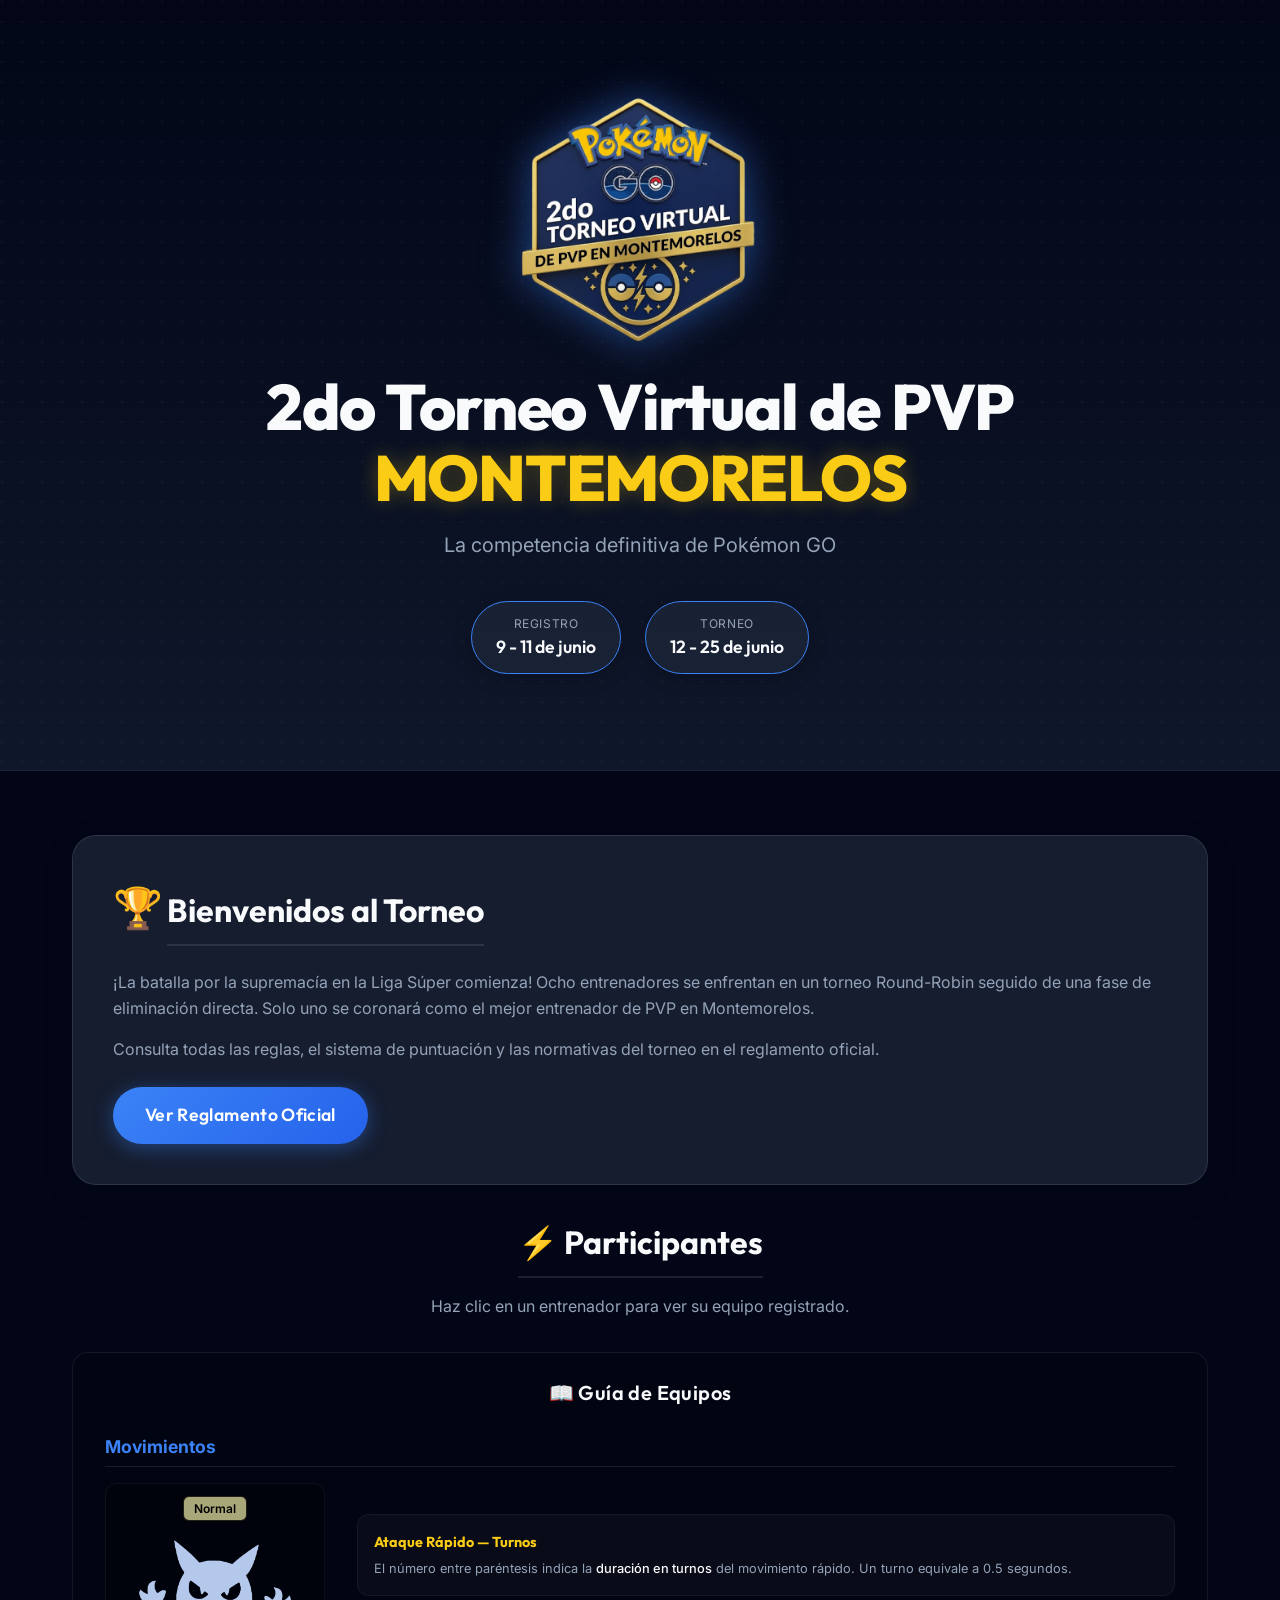
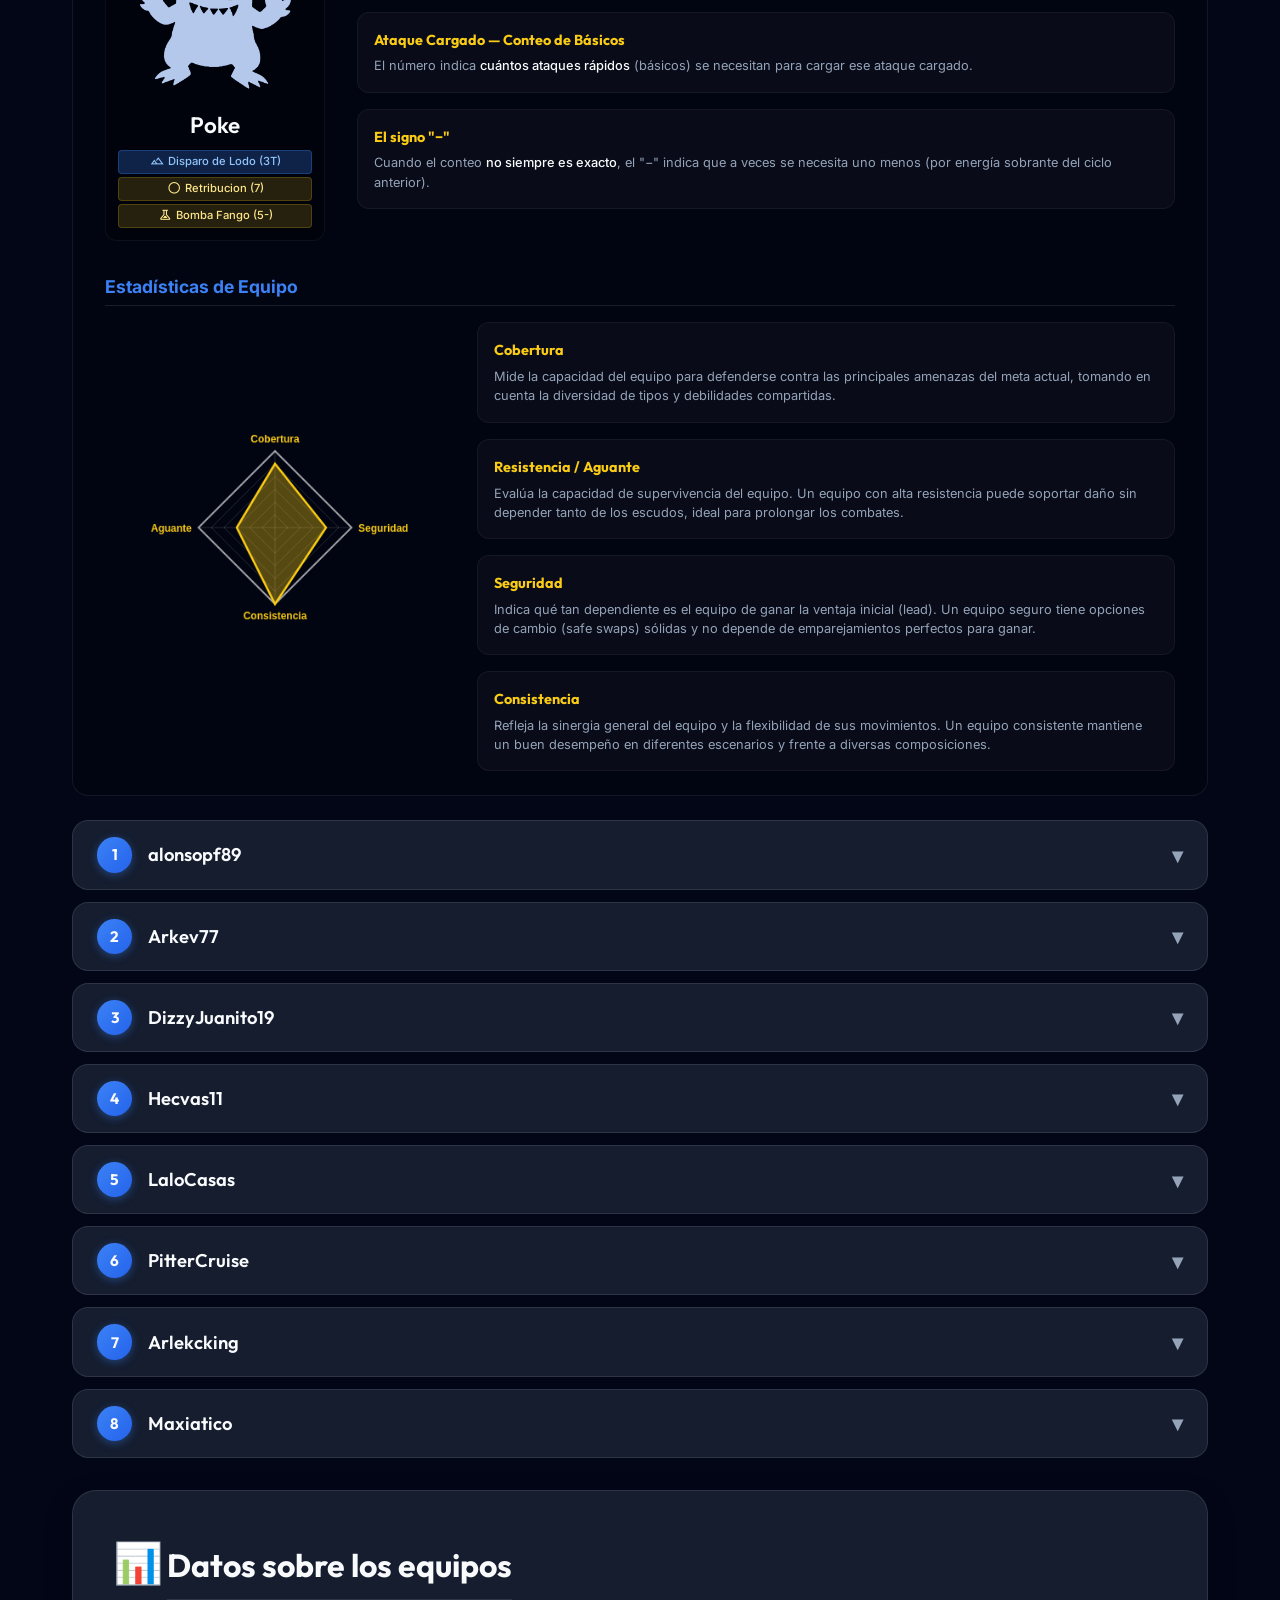
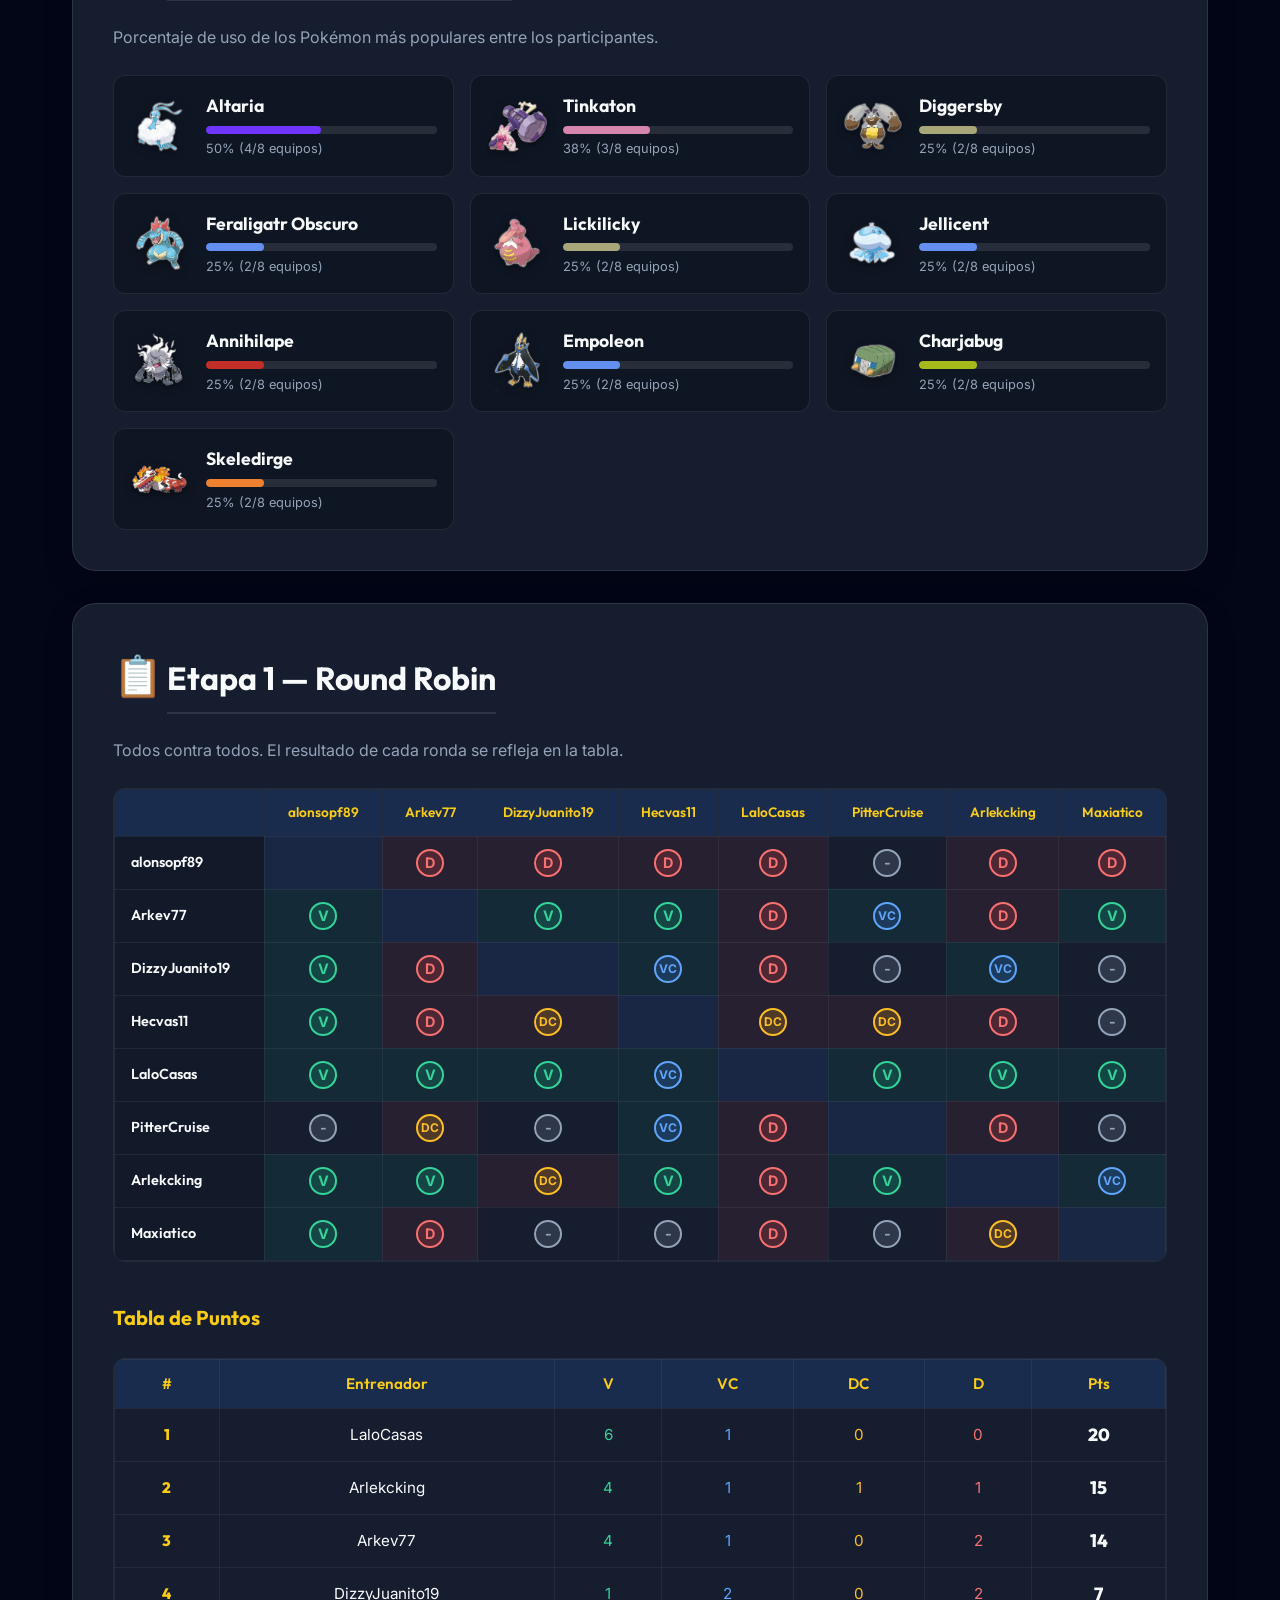
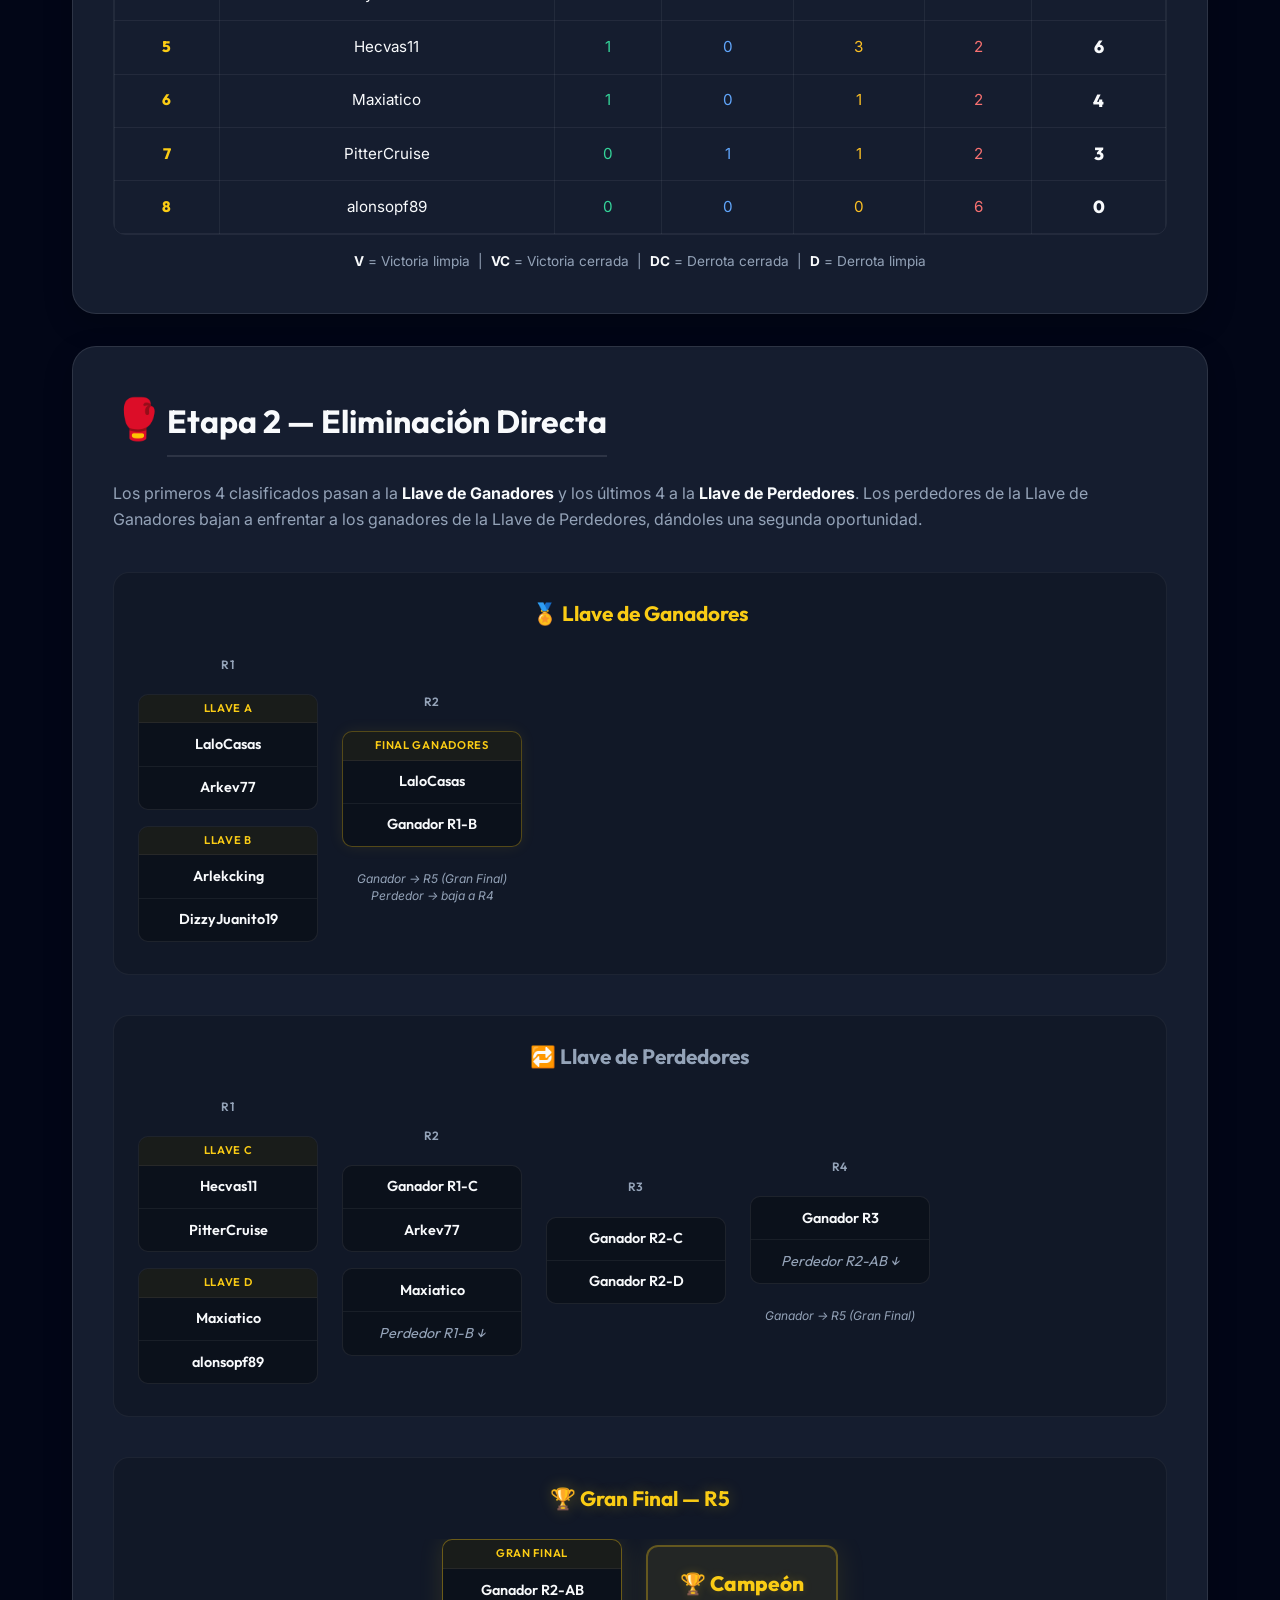
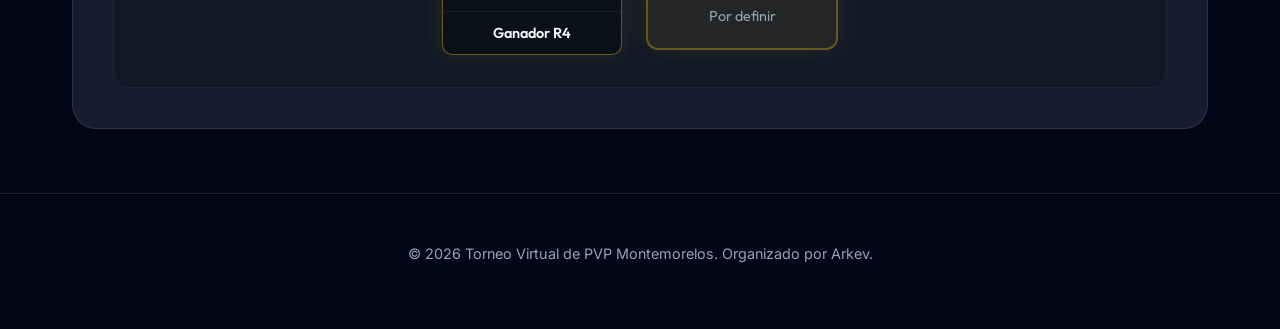
==== index.html @ cae997e7 "Update index.html" ====
<!DOCTYPE html>
<html lang="es">

<head>
    <meta charset="UTF-8">
    <meta name="viewport" content="width=device-width, initial-scale=1.0">
    <title>2do Torneo Virtual de PVP en Montemorelos</title>
    <meta name="description"
        content="Página principal del 2do Torneo Virtual de PVP Pokémon GO en Montemorelos. Participantes, bracket y resultados.">
    <link rel="preconnect" href="https://fonts.googleapis.com">
    <link rel="preconnect" href="https://fonts.gstatic.com" crossorigin>
    <link
        href="https://fonts.googleapis.com/css2?family=Outfit:wght@300;400;600;800&family=Inter:wght@400;500;700&display=swap"
        rel="stylesheet">
    <link
        href="https://fonts.googleapis.com/css2?family=Material+Symbols+Outlined:opsz,wght,FILL,GRAD@20..48,100..700,0..1,-50..200"
        rel="stylesheet" />
    <link rel="icon" type="image/png" href="images/favicon.png">
    <link rel="stylesheet" href="style.css">
</head>

<body>
    <!-- ========== HERO (igual que reglas.html) ========== -->
    <header class="hero">
        <div class="hero-content">
            <img src="images/pvpLogo.png" alt="PVP Montemorelos Logo" class="hero-logo">
            <h1>2do Torneo Virtual de PVP <br><span class="highlight">Montemorelos</span></h1>
            <p class="hero-subtitle">La competencia definitiva de Pokémon GO</p>
            <div class="hero-dates">
                <div class="date-badge">
                    <span class="label">Registro</span>
                    <span class="value">9 - 11 de junio</span>
                </div>
                <div class="date-badge">
                    <span class="label">Torneo</span>
                    <span class="value">12 - 25 de junio</span>
                </div>
            </div>
        </div>
        <div class="hero-overlay"></div>
    </header>

    <main class="container">

        <!-- ========== SECCIÓN 1: INTRODUCCIÓN ========== -->
        <section class="card glass-effect full-width reveal" id="intro">
            <div class="card-icon">🏆</div>
            <h2>Bienvenidos al Torneo</h2>
            <p>¡La batalla por la supremacía en la Liga Súper comienza! Ocho entrenadores se enfrentan en un torneo
                Round-Robin seguido de una fase de eliminación directa. Solo uno se coronará como el mejor entrenador de
                PVP en Montemorelos.</p>
            <p>Consulta todas las reglas, el sistema de puntuación y las normativas del torneo en el reglamento oficial.
            </p>
            <a href="reglas.html" class="btn-register">Ver Reglamento Oficial</a>
        </section>

        <!-- ========== SECCIÓN 2: PARTICIPANTES ========== -->
        <section class="full-width reveal" id="participantes">
            <div class="section-header">
                <h2>⚡ Participantes</h2>
                <p class="section-sub">Haz clic en un entrenador para ver su equipo registrado.</p>
            </div>

            <!-- Guía de Equipos -->
            <div class="moves-legend" id="movesLegend">
                <h4 class="moves-legend-title">📖 Guía de Equipos</h4>

                <!-- Sub-sección 1: Movimientos -->
                <h5 class="legend-subtitle">Movimientos</h5>
                <div class="moves-legend-layout">
                    <!-- Columna 1: Ejemplo -->
                    <div class="legend-example-col">
                        <div class="poke-card legend-poke-card">
                            <div class="poke-types">
                                <span class="type-badge" style="background-color: #A8A77A">Normal</span>
                            </div>
                            <img src="images/placeholderPokemon.png" alt="Ejemplo" class="poke-img">
                            <span class="poke-name">Poke</span>
                            <div class="poke-moves">
                                <span class="move fast-move"><span
                                        class="material-symbols-outlined move-icon">landscape</span> Disparo de Lodo
                                    (3T)</span>
                                <span class="move charged-move"><span
                                        class="material-symbols-outlined move-icon">circle</span> Retribucion (7)</span>
                                <span class="move charged-move"><span
                                        class="material-symbols-outlined move-icon">Experiment</span> Bomba Fango
                                    (5-)</span>
                            </div>
                        </div>
                    </div>

                    <!-- Columna 2: Explicaciones -->
                    <div class="moves-legend-grid vertical-stack">
                        <div class="legend-item">
                            <div class="legend-desc">
                                <strong>Ataque Rápido — Turnos</strong>
                                <p>El número entre paréntesis indica la <em>duración en turnos</em> del movimiento
                                    rápido. Un turno equivale a 0.5 segundos.</p>
                            </div>
                        </div>
                        <div class="legend-item">
                            <div class="legend-desc">
                                <strong>Ataque Cargado — Conteo de Básicos</strong>
                                <p>El número indica <em>cuántos ataques rápidos</em> (básicos) se necesitan para cargar
                                    ese ataque cargado.</p>
                            </div>
                        </div>
                        <div class="legend-item">
                            <div class="legend-desc">
                                <strong>El signo "−"</strong>
                                <p>Cuando el conteo <em>no siempre es exacto</em>, el "−" indica que a veces se necesita
                                    uno menos (por energía sobrante del ciclo anterior).</p>
                            </div>
                        </div>
                    </div>
                </div>

                <!-- Sub-sección 2: Estadísticas de Equipo -->
                <h5 class="legend-subtitle" style="margin-top: 2rem;">Estadísticas de Equipo</h5>
                <div class="moves-legend-layout">
                    <!-- Columna 1: Ejemplo de Gráfico -->
                    <div class="legend-example-col">
                        <div class="radar-wrap" style="transform: scale(0.85); transform-origin: top center;">
                            <canvas id="radarLegend" width="340" height="260"></canvas>
                        </div>
                    </div>

                    <!-- Columna 2: Explicaciones de Stats -->
                    <div class="moves-legend-grid vertical-stack">
                        <div class="legend-item">
                            <div class="legend-desc">
                                <strong>Cobertura</strong>
                                <p>Mide la capacidad del equipo para defenderse contra las principales amenazas del meta
                                    actual, tomando en cuenta la diversidad de tipos y debilidades compartidas.</p>
                            </div>
                        </div>
                        <div class="legend-item">
                            <div class="legend-desc">
                                <strong>Resistencia / Aguante</strong>
                                <p>Evalúa la capacidad de supervivencia del equipo. Un equipo con alta resistencia puede
                                    soportar daño sin depender tanto de los escudos, ideal para prolongar los combates.
                                </p>
                            </div>
                        </div>
                        <div class="legend-item">
                            <div class="legend-desc">
                                <strong>Seguridad</strong>
                                <p>Indica qué tan dependiente es el equipo de ganar la ventaja inicial (lead). Un equipo
                                    seguro tiene opciones de cambio (safe swaps) sólidas y no depende de emparejamientos
                                    perfectos para ganar.</p>
                            </div>
                        </div>
                        <div class="legend-item">
                            <div class="legend-desc">
                                <strong>Consistencia</strong>
                                <p>Refleja la sinergia general del equipo y la flexibilidad de sus movimientos. Un
                                    equipo consistente mantiene un buen desempeño en diferentes escenarios y frente a
                                    diversas composiciones.</p>
                            </div>
                        </div>
                    </div>
                </div>
            </div>

            <div class="players-grid" id="playersGrid">
                <!-- Los datos de los jugadores son renderizados por JS abajo -->
            </div>
        </section>

        <!-- ========== SECCIÓN 2.5: DATOS SOBRE LOS EQUIPOS ========== -->
        <section class="card glass-effect full-width reveal" id="datos-equipos">
            <div class="card-icon">📊</div>
            <h2>Datos sobre los equipos</h2>
            <p>Porcentaje de uso de los Pokémon más populares entre los participantes.</p>
            <div class="stats-grid" id="statsGrid">
                <!-- JS llena esto -->
            </div>
        </section>

        <!-- ========== SECCIÓN 3: ETAPA 1 — ROUND ROBIN ========== -->
        <section class="card glass-effect full-width reveal" id="etapa1">
            <div class="card-icon">📋</div>
            <h2>Etapa 1 — Round Robin</h2>
            <p>Todos contra todos. El resultado de cada ronda se refleja en la tabla.</p>

            <div class="table-scroll">
                <table class="rr-table" id="rrTable">
                    <thead>
                        <tr>
                            <th></th>
                            <th>Jugador 1</th>
                            <th>Jugador 2</th>
                            <th>Jugador 3</th>
                            <th>Jugador 4</th>
                            <th>Jugador 5</th>
                            <th>Jugador 6</th>
                            <th>Jugador 7</th>
                            <th>Jugador 8</th>
                        </tr>
                    </thead>
                    <tbody>
                        <!-- JS llena esto -->
                    </tbody>
                </table>
            </div>

            <!-- Tabla de Puntos -->
            <h3 style="margin-top:2.5rem;">Tabla de Puntos</h3>
            <div class="table-scroll">
                <table class="points-table" id="pointsTable">
                    <thead>
                        <tr>
                            <th>#</th>
                            <th>Entrenador</th>
                            <th>V</th>
                            <th>VC</th>
                            <th>DC</th>
                            <th>D</th>
                            <th>Pts</th>
                        </tr>
                    </thead>
                    <tbody>
                        <!-- JS llena esto -->
                    </tbody>
                </table>
            </div>

            <div class="table-legend"
                style="margin-top: 1rem; font-size: 0.85rem; color: var(--text-muted); text-align: center;">
                <strong>V</strong> = Victoria limpia &nbsp;|&nbsp;
                <strong>VC</strong> = Victoria cerrada &nbsp;|&nbsp;
                <strong>DC</strong> = Derrota cerrada &nbsp;|&nbsp;
                <strong>D</strong> = Derrota limpia
            </div>
        </section>

        <!-- ========== SECCIÓN 4: ETAPA 2 — ELIMINACIÓN DIRECTA ========== -->
        <section class="card glass-effect full-width reveal" id="etapa2">
            <div class="card-icon">🥊</div>
            <h2>Etapa 2 — Eliminación Directa</h2>
            <p>Los primeros 4 clasificados pasan a la <strong>Llave de Ganadores</strong> y los últimos 4 a la
                <strong>Llave de Perdedores</strong>. Los perdedores de la Llave de Ganadores bajan a enfrentar a los
                ganadores de la Llave de Perdedores, dándoles una segunda oportunidad.
            </p>

            <!-- LLAVE DE GANADORES -->
            <div class="bracket-section">
                <h3 class="bracket-title winners">🏅 Llave de Ganadores</h3>
                <div class="bracket-flow">
                    <div class="bracket-col">
                        <div class="bracket-label">R1</div>
                        <div class="bracket-match">
                            <div class="bracket-tag">Llave A</div>
                            <div class="bracket-slot">LaloCasas</div>
                            <div class="bracket-slot">Arkev77</div>
                        </div>
                        <div class="bracket-match">
                            <div class="bracket-tag">Llave B</div>
                            <div class="bracket-slot">Arlekcking</div>
                            <div class="bracket-slot">DizzyJuanito19</div>
                        </div>
                    </div>
                    <div class="bracket-col">
                        <div class="bracket-label">R2</div>
                        <div class="bracket-match gold-match">
                            <div class="bracket-tag">Final Ganadores</div>
                            <div class="bracket-slot">LaloCasas</div>
                            <div class="bracket-slot">Ganador R1-B</div>
                        </div>
                        <div class="bracket-note">Ganador → R5 (Gran Final)<br>Perdedor → baja a R4</div>
                    </div>
                </div>
            </div>

            <!-- LLAVE DE PERDEDORES -->
            <div class="bracket-section">
                <h3 class="bracket-title losers">🔁 Llave de Perdedores</h3>
                <div class="bracket-flow">
                    <div class="bracket-col">
                        <div class="bracket-label">R1</div>
                        <div class="bracket-match">
                            <div class="bracket-tag">Llave C</div>
                            <div class="bracket-slot">Hecvas11</div>
                            <div class="bracket-slot">PitterCruise</div>
                        </div>
                        <div class="bracket-match">
                            <div class="bracket-tag">Llave D</div>
                            <div class="bracket-slot">Maxiatico</div>
                            <div class="bracket-slot">alonsopf89</div>
                        </div>
                    </div>
                    <div class="bracket-col">
                        <div class="bracket-label">R2</div>
                        <div class="bracket-match">
                            <div class="bracket-slot">Ganador R1-C</div>
                            <div class="bracket-slot">Arkev77</div>
                        </div>
                        <div class="bracket-match">
                            <div class="bracket-slot">Maxiatico</div>
                            <div class="bracket-slot dim">Perdedor R1-B ↓</div>
                        </div>
                    </div>
                    <div class="bracket-col">
                        <div class="bracket-label">R3</div>
                        <div class="bracket-match">
                            <div class="bracket-slot">Ganador R2-C</div>
                            <div class="bracket-slot">Ganador R2-D</div>
                        </div>
                    </div>
                    <div class="bracket-col">
                        <div class="bracket-label">R4</div>
                        <div class="bracket-match">
                            <div class="bracket-slot">Ganador R3</div>
                            <div class="bracket-slot dim">Perdedor R2-AB ↓</div>
                        </div>
                        <div class="bracket-note">Ganador → R5 (Gran Final)</div>
                    </div>
                </div>
            </div>

            <!-- GRAN FINAL -->
            <div class="bracket-section">
                <h3 class="bracket-title grand">🏆 Gran Final — R5</h3>
                <div class="bracket-flow center-flow">
                    <div class="bracket-col">
                        <div class="bracket-match champion-match">
                            <div class="bracket-tag">Gran Final</div>
                            <div class="bracket-slot">Ganador R2-AB</div>
                            <div class="bracket-slot">Ganador R4</div>
                        </div>
                    </div>
                    <div class="bracket-col champion-col">
                        <div class="champion-box">🏆 Campeón<br><span>Por definir</span></div>
                    </div>
                </div>
            </div>
        </section>

    </main>

    <footer class="reveal">
        <p>&copy; 2026 Torneo Virtual de PVP Montemorelos. Organizado por Arkev.</p>
    </footer>

    <!-- ======================================================= -->
    <!-- DATA + LOGIC                                            -->
    <!-- ======================================================= -->
    <script src="main.js?v=260628.1"></script>
</body>

</html>
---- style.css ----
:root {
    --bg-dark: #0f172a;
    --bg-darker: #020617;
    --primary-color: #3b82f6;
    /* PVP Blue */
    --primary-glow: rgba(59, 130, 246, 0.5);
    --secondary-color: #facc15;
    /* Yellow/Gold accent */
    --text-main: #f8fafc;
    --text-muted: #94a3b8;
    --glass-bg: rgba(30, 41, 59, 0.7);
    --glass-border: rgba(255, 255, 255, 0.1);

    /* Points colors */
    --color-win: #10b981;
    --color-win-close: #3b82f6;
    --color-lose-close: #f59e0b;
    --color-lose: #ef4444;
}

* {
    margin: 0;
    padding: 0;
    box-sizing: border-box;
}

body {
    font-family: 'Inter', sans-serif;
    background-color: var(--bg-darker);
    background-image:
        radial-gradient(circle at 15% 50%, rgba(59, 130, 246, 0.15), transparent 25%),
        radial-gradient(circle at 85% 30%, rgba(250, 204, 21, 0.1), transparent 25%);
    background-attachment: fixed;
    color: var(--text-main);
    line-height: 1.6;
    overflow-x: hidden;
}

h1,
h2,
h3,
h4 {
    font-family: 'Outfit', sans-serif;
}

/* HERO SECTION */
.hero {
    position: relative;
    padding: 6rem 2rem;
    text-align: center;
    background: linear-gradient(180deg, var(--bg-darker) 0%, var(--bg-dark) 100%);
    border-bottom: 1px solid var(--glass-border);
    overflow: hidden;
}

.hero::before {
    content: '';
    position: absolute;
    top: 0;
    left: 0;
    right: 0;
    bottom: 0;
    background: url('data:image/svg+xml;utf8,<svg width="20" height="20" viewBox="0 0 20 20" xmlns="http://www.w3.org/2000/svg"><circle cx="2" cy="2" r="1" fill="rgba(255,255,255,0.05)"/></svg>');
    z-index: 0;
}

.hero-content {
    position: relative;
    z-index: 1;
    max-width: 800px;
    margin: 0 auto;
    animation: fadeUp 1s cubic-bezier(0.16, 1, 0.3, 1) forwards;
}

.hero-logo {
    max-width: 250px;
    margin-bottom: 1.5rem;
    filter: drop-shadow(0 0 20px var(--primary-glow));
    animation: float 6s ease-in-out infinite;
}

.hero h1 {
    font-size: clamp(2.5rem, 5vw, 4rem);
    font-weight: 800;
    line-height: 1.1;
    margin-bottom: 1rem;
    letter-spacing: -0.02em;
}

.highlight {
    color: var(--secondary-color);
    text-transform: uppercase;
    text-shadow: 0 0 20px rgba(250, 204, 21, 0.3);
}

.hero-subtitle {
    font-size: 1.25rem;
    color: var(--text-muted);
    margin-bottom: 2.5rem;
}

.hero-dates {
    display: flex;
    justify-content: center;
    gap: 1.5rem;
    flex-wrap: wrap;
}

.date-badge {
    background: var(--glass-bg);
    border: 1px solid var(--primary-color);
    padding: 0.75rem 1.5rem;
    border-radius: 50px;
    display: flex;
    flex-direction: column;
    box-shadow: 0 4px 20px rgba(0, 0, 0, 0.2);
    backdrop-filter: blur(10px);
}

.date-badge .label {
    font-size: 0.75rem;
    text-transform: uppercase;
    letter-spacing: 0.05em;
    color: var(--text-muted);
}

.date-badge .value {
    font-weight: 600;
    font-size: 1.1rem;
    font-family: 'Outfit', sans-serif;
}

/* MAIN CONTENT */
.container {
    max-width: 1200px;
    margin: 0 auto;
    padding: 4rem 2rem;
    display: flex;
    flex-direction: column;
    gap: 2rem;
}

/* CARDS */
.glass-effect {
    background: var(--glass-bg);
    backdrop-filter: blur(16px);
    -webkit-backdrop-filter: blur(16px);
    border: 1px solid var(--glass-border);
    border-radius: 24px;
    padding: 2.5rem;
    box-shadow: 0 10px 30px rgba(0, 0, 0, 0.2);
    transition: transform 0.3s ease, box-shadow 0.3s ease, border-color 0.3s ease;
    position: relative;
    overflow: hidden;
}

.glass-effect:hover {
    transform: translateY(-5px);
    box-shadow: 0 20px 40px rgba(0, 0, 0, 0.4);
    border-color: rgba(255, 255, 255, 0.2);
}

.full-width {
    width: 100%;
}

.grid-2 {
    display: grid;
    grid-template-columns: 1fr 1fr;
    gap: 2rem;
}

/* Inner grid inside cards needs top spacing */
.card .grid-2 {
    margin-top: 1rem;
}

.card+.card {
    margin-top: 0;
}

.grid-2.align-start {
    align-items: start;
}

/* Staggered animation for cards inside grid wrappers */
.grid-2>.reveal:nth-child(2) {
    transition-delay: 0.15s;
}

.card-icon {
    font-size: 2.5rem;
    margin-bottom: 1rem;
    display: inline-block;
}

h2 {
    font-size: 2rem;
    margin-bottom: 1.5rem;
    color: var(--text-main);
    border-bottom: 2px solid rgba(255, 255, 255, 0.1);
    padding-bottom: 0.5rem;
    display: inline-block;
}

h3 {
    font-size: 1.25rem;
    color: var(--secondary-color);
    margin-bottom: 1rem;
}

p {
    margin-bottom: 1rem;
    color: var(--text-muted);
}

strong {
    color: var(--text-main);
}

.note {
    font-size: 0.9rem;
    font-style: italic;
    background: rgba(255, 255, 255, 0.05);
    padding: 1rem;
    border-radius: 8px;
    border-left: 4px solid var(--primary-color);
    margin-top: 1rem;
}

/* LISTS */
ul,
ol {
    margin-bottom: 1.5rem;
    padding-left: 1.5rem;
    color: var(--text-muted);
}

li {
    margin-bottom: 0.75rem;
}

li::marker {
    color: var(--primary-color);
}

.feature-list {
    list-style: none;
    padding-left: 0;
}

.feature-list li {
    position: relative;
    padding-left: 1.5rem;
}

.feature-list li::before {
    content: '→';
    position: absolute;
    left: 0;
    color: var(--primary-color);
    font-weight: bold;
}

/* BOXES */
.phase-box,
.info-block {
    background: rgba(0, 0, 0, 0.2);
    padding: 1.5rem;
    border-radius: 16px;
    border: 1px solid rgba(255, 255, 255, 0.05);
}

.combat-dynamics,
.conduct-box {
    margin-top: 2rem;
    padding: 1.5rem;
    background: rgba(59, 130, 246, 0.05);
    border-radius: 16px;
    border-left: 4px solid var(--primary-color);
}

.code-snippet {
    background: #000;
    padding: 1rem;
    border-radius: 8px;
    font-family: monospace;
    color: #10b981;
    overflow-x: auto;
}

/* POINTS GRID */
.points-grid {
    display: grid;
    grid-template-columns: 1fr 1fr;
    gap: 1rem;
}

.point-item {
    background: rgba(0, 0, 0, 0.3);
    padding: 1.5rem;
    border-radius: 12px;
    display: flex;
    flex-direction: column;
    align-items: center;
    text-align: center;
    border-top: 4px solid;
    transition: transform 0.2s;
}

.point-item:hover {
    transform: scale(1.05);
}

.point-item .score {
    font-family: 'Outfit', sans-serif;
    font-size: 2rem;
    font-weight: 800;
    line-height: 1;
    margin-bottom: 0.5rem;
}

.point-item .desc {
    font-size: 0.85rem;
    color: var(--text-muted);
    font-weight: 500;
}

.win-clean {
    border-color: var(--color-win);
}

.win-clean .score {
    color: var(--color-win);
}

.win-close {
    border-color: var(--color-win-close);
}

.win-close .score {
    color: var(--color-win-close);
}

.lose-close {
    border-color: var(--color-lose-close);
}

.lose-close .score {
    color: var(--color-lose-close);
}

.lose-clean {
    border-color: var(--color-lose);
}

.lose-clean .score {
    color: var(--color-lose);
}

/* SPECIAL CARDS */
.highlight-border {
    border: 1px solid rgba(59, 130, 246, 0.3);
    box-shadow: 0 0 30px rgba(59, 130, 246, 0.1);
}

.warning-card {
    border-top: 4px solid #f59e0b;
}

.danger-card {
    border-top: 4px solid #ef4444;
}

/* STEPS LIST */
.steps-list {
    counter-reset: custom-counter;
    list-style: none;
    padding-left: 0;
}

.steps-list li {
    position: relative;
    padding-left: 3rem;
    margin-bottom: 1.5rem;
}

.steps-list li::before {
    counter-increment: custom-counter;
    content: counter(custom-counter);
    position: absolute;
    left: 0;
    top: -5px;
    width: 2rem;
    height: 2rem;
    background: rgba(255, 255, 255, 0.1);
    color: var(--secondary-color);
    border-radius: 50%;
    display: flex;
    align-items: center;
    justify-content: center;
    font-weight: bold;
    font-family: 'Outfit', sans-serif;
    border: 1px solid rgba(250, 204, 21, 0.3);
}

/* REGISTER BUTTON */
.btn-register {
    display: inline-block;
    margin-top: 0.5rem;
    padding: 0.9rem 2rem;
    background: linear-gradient(135deg, var(--primary-color), #2563eb);
    color: #fff;
    font-family: 'Outfit', sans-serif;
    font-weight: 600;
    font-size: 1.1rem;
    text-decoration: none;
    border-radius: 50px;
    border: none;
    cursor: pointer;
    box-shadow: 0 4px 20px rgba(59, 130, 246, 0.4);
    transition: transform 0.25s ease, box-shadow 0.25s ease;
    letter-spacing: 0.02em;
}

.btn-register:hover {
    transform: translateY(-3px) scale(1.03);
    box-shadow: 0 8px 30px rgba(59, 130, 246, 0.6);
}

.btn-register:active {
    transform: translateY(0) scale(0.98);
}

/* FOOTER */
footer {
    text-align: center;
    padding: 3rem 2rem;
    border-top: 1px solid var(--glass-border);
    color: var(--text-muted);
    font-size: 0.9rem;
}

/* ANIMATIONS */
@keyframes fadeUp {
    from {
        opacity: 0;
        transform: translateY(30px);
    }

    to {
        opacity: 1;
        transform: translateY(0);
    }
}

@keyframes float {

    0%,
    100% {
        transform: translateY(0);
    }

    50% {
        transform: translateY(-15px);
    }
}

/* SCROLL REVEAL */
.reveal {
    opacity: 0;
    transform: translateY(40px);
    transition: opacity 0.7s cubic-bezier(0.16, 1, 0.3, 1),
        transform 0.7s cubic-bezier(0.16, 1, 0.3, 1);
    will-change: opacity, transform;
}

.reveal.visible {
    opacity: 1;
    transform: translateY(0);
}

/* Prevent hover transform from conflicting with reveal */
.reveal.visible.glass-effect:hover {
    transform: translateY(-5px);
}

/* RESPONSIVE */

/* ============================================================
   ESTILOS ESPECÍFICOS DEL INDEX (Antiguo index.css)
   ============================================================ */
/* =====================================================
   INDEX.CSS — Estilos exclusivos para el index del torneo
   ===================================================== */

/* ---- Encabezados de sección ---- */
.section-header {
    text-align: center;
    margin-bottom: 2rem;
}

.section-sub {
    color: var(--text-muted);
    font-size: 1rem;
    margin-top: -0.5rem;
}

/* ============================================================
   LEYENDA DE MOVIMIENTOS
   ============================================================ */
.moves-legend {
    background: rgba(0, 0, 0, 0.25);
    border: 1px solid rgba(255, 255, 255, 0.08);
    border-radius: 16px;
    padding: 1.5rem 2rem;
    margin-bottom: 1.5rem;
    backdrop-filter: blur(8px);
    -webkit-backdrop-filter: blur(8px);
}

.moves-legend-title {
    font-family: 'Outfit', sans-serif;
    font-size: 1.25rem;
    font-weight: 600;
    color: var(--text-main);
    margin-bottom: 1.5rem;
    text-align: center;
    letter-spacing: 0.02em;
}

.legend-subtitle {
    margin: 0 0 1rem 0;
    font-size: 1.1rem;
    color: var(--primary-color);
    border-bottom: 1px solid rgba(255, 255, 255, 0.1);
    padding-bottom: 0.3rem;
}

.moves-legend-layout {
    display: grid;
    grid-template-columns: auto 1fr;
    gap: 2rem;
    align-items: center;
}

.legend-example-col {
    display: flex;
    justify-content: center;
}

.legend-poke-card {
    width: 100%;
    min-width: 160px;
    max-width: 220px;
    pointer-events: none;
}

.moves-legend-grid.vertical-stack {
    display: flex;
    flex-direction: column;
    gap: 1rem;
}

.legend-item {
    padding: 1rem;
    background: rgba(255, 255, 255, 0.03);
    border-radius: 12px;
    border: 1px solid rgba(255, 255, 255, 0.05);
    transition: border-color 0.3s ease, background 0.3s ease;
}

.legend-item:hover {
    border-color: rgba(255, 255, 255, 0.12);
    background: rgba(255, 255, 255, 0.05);
}

.legend-desc strong {
    font-family: 'Outfit', sans-serif;
    font-size: 0.9rem;
    color: var(--secondary-color);
    display: block;
    margin-bottom: 0.3rem;
}

.legend-desc p {
    font-size: 0.8rem;
    color: var(--text-muted);
    line-height: 1.5;
    margin-bottom: 0;
}

.legend-desc em {
    color: var(--text-main);
    font-style: normal;
    font-weight: 500;
}

/* ============================================================
   DATOS DE LOS EQUIPOS (STATS)
   ============================================================ */
.stats-grid {
    display: grid;
    grid-template-columns: repeat(auto-fill, minmax(280px, 1fr));
    gap: 1rem;
    margin-top: 1.5rem;
}

.stat-item {
    background: rgba(0, 0, 0, 0.25);
    border: 1px solid rgba(255, 255, 255, 0.08);
    border-radius: 12px;
    padding: 1rem;
    display: flex;
    align-items: center;
    gap: 1rem;
    transition: transform 0.2s, background 0.2s;
}

.stat-item:hover {
    transform: translateY(-2px);
    background: rgba(255, 255, 255, 0.05);
}

.stat-img {
    width: 60px;
    height: 60px;
    object-fit: contain;
    filter: drop-shadow(0 2px 4px rgba(0, 0, 0, 0.5));
}

.stat-info {
    flex: 1;
    display: flex;
    flex-direction: column;
    gap: 0.35rem;
}

.stat-info h4 {
    font-size: 1.1rem;
    margin: 0;
    color: var(--text-main);
}

.stat-bar-container {
    width: 100%;
    height: 8px;
    background: rgba(255, 255, 255, 0.1);
    border-radius: 4px;
    overflow: hidden;
}

.stat-bar {
    height: 100%;
    border-radius: 4px;
    transition: width 1s ease-out;
}

.stat-value {
    font-size: 0.8rem;
    color: var(--text-muted);
}

/* ============================================================
   CUADRÍCULA DE JUGADORES Y TARJETAS
   ============================================================ */
.players-grid {
    display: flex;
    flex-direction: column;
    gap: 0.75rem;
}

.player-card {
    border-radius: 16px;
    overflow: hidden;
    background: var(--glass-bg);
    border: 1px solid var(--glass-border);
    backdrop-filter: blur(16px);
    -webkit-backdrop-filter: blur(16px);
    transition: border-color 0.3s ease;
}

.player-card:hover {
    border-color: rgba(255, 255, 255, 0.2);
}

/* Fila de encabezado en la que se puede hacer clic */
.player-header {
    width: 100%;
    display: flex;
    align-items: center;
    gap: 1rem;
    padding: 1rem 1.5rem;
    background: none;
    border: none;
    color: var(--text-main);
    font-family: 'Outfit', sans-serif;
    font-size: 1.15rem;
    font-weight: 600;
    cursor: pointer;
    transition: background 0.2s;
    text-align: left;
}

.player-header:hover {
    background: rgba(255, 255, 255, 0.04);
}

.player-number {
    display: inline-flex;
    align-items: center;
    justify-content: center;
    width: 2.2rem;
    height: 2.2rem;
    border-radius: 50%;
    background: linear-gradient(135deg, var(--primary-color), #2563eb);
    font-size: 0.95rem;
    font-weight: 700;
    flex-shrink: 0;
    box-shadow: 0 2px 8px rgba(59, 130, 246, 0.4);
}

.player-name {
    flex: 1;
}

.player-arrow {
    font-size: 1.3rem;
    transition: transform 0.35s cubic-bezier(0.16, 1, 0.3, 1);
    color: var(--text-muted);
}

.player-header[aria-expanded="true"] .player-arrow {
    transform: rotate(180deg);
}

/* ---- Panel de detalles (oculto por defecto) ---- */
.player-detail {
    max-height: 0;
    overflow: hidden;
    transition: max-height 0.5s cubic-bezier(0.16, 1, 0.3, 1),
        padding 0.4s ease;
    padding: 0 1.5rem;
}

.player-detail.open {
    max-height: 4000px;
    padding: 0 1.5rem 1.5rem;
}

/* ---- Fila de información (avatar + meta + radar) ---- */
.player-info-row {
    display: grid;
    grid-template-columns: auto 1fr auto;
    gap: 1.5rem;
    align-items: center;
    margin-bottom: 1.5rem;
    padding-top: 0.5rem;
    border-top: 1px solid rgba(255, 255, 255, 0.06);
}

.player-avatar-wrap {
    width: 100px;
    height: 275px;
    border-radius: 12px;
    overflow: hidden;
    background: rgba(0, 0, 0, 0.2);
    display: flex;
    align-items: center;
    justify-content: center;
    border: 1px solid rgba(255, 255, 255, 0.08);
}

.player-avatar {
    width: 100%;
    height: 100%;
    object-fit: contain;
    display: block;
}

.player-meta h4 {
    font-family: 'Outfit', sans-serif;
    font-size: 1.4rem;
    margin-bottom: 0.25rem;
}

.trainer-code {
    font-family: 'Inter', monospace;
    color: var(--text-muted);
    font-size: 0.95rem;
    letter-spacing: 0.03em;
}

.trainer-code span {
    color: var(--secondary-color);
    font-weight: 600;
}

.radar-wrap {
    display: flex;
    flex-direction: column;
    align-items: center;
    justify-content: center;
}

.radar-wrap h4 {
    margin-bottom: 0.5rem;
    color: var(--text-main);
    font-size: 1.1rem;
}

.team-title {
    margin-bottom: 0.75rem;
    color: var(--text-main);
    font-size: 1.1rem;
    text-align: center;
}

/* ---- Fila de equipo ---- */
.team-row {
    display: grid;
    grid-template-columns: repeat(3, 1fr);
    gap: 0.75rem;
}

.poke-card {
    background: rgba(0, 0, 0, 0.25);
    border-radius: 12px;
    padding: 0.75rem;
    display: flex;
    flex-direction: column;
    align-items: center;
    text-align: center;
    border: 1px solid rgba(255, 255, 255, 0.05);
    transition: transform 0.2s, border-color 0.2s;
}

.poke-card:hover {
    transform: translateY(-3px);
    border-color: rgba(250, 204, 21, 0.3);
}

.poke-types {
    display: flex;
    flex-wrap: wrap;
    gap: 4px;
    justify-content: center;
    margin-bottom: 8px;
    width: 100%;
}

.type-badge {
    font-size: 0.75rem;
    font-family: 'Inter', sans-serif;
    font-weight: 600;
    color: #000;
    padding: 2px 10px;
    border-radius: 6px;
    border: 1px solid rgba(0, 0, 0, 0.8);
    text-transform: capitalize;
    box-shadow: 0 1px 3px rgba(0, 0, 0, 0.3);
}

.poke-img {
    width: 90%;
    height: auto;
    object-fit: contain;
    margin-bottom: 0.5rem;
    filter: drop-shadow(0 2px 6px rgba(0, 0, 0, 0.3));
}

.poke-name {
    font-family: 'Outfit', sans-serif;
    font-weight: 600;
    font-size: 1.4rem;
    color: var(--text-main);
    margin-bottom: 0.4rem;
}

.poke-moves {
    display: flex;
    flex-direction: column;
    gap: 3px;
    width: 100%;
}

.move {
    display: flex;
    align-items: center;
    justify-content: center;
    gap: 4px;
    font-size: 0.7rem;
    padding: 2px 6px;
    border-radius: 4px;
    font-weight: 500;
    white-space: nowrap;
    overflow: hidden;
    text-overflow: ellipsis;
}

.move-icon {
    font-size: 0.9rem;
}

.fast-move {
    background: rgba(59, 130, 246, 0.25);
    color: #93c5fd;
    border: 1px solid rgba(59, 130, 246, 0.3);
}

.charged-move {
    background: rgba(250, 204, 21, 0.15);
    color: #fde68a;
    border: 1px solid rgba(250, 204, 21, 0.2);
}

/* ============================================================
   TABLA ROUND-ROBIN
   ============================================================ */
.table-scroll {
    overflow-x: auto;
    margin-top: 1.5rem;
    border-radius: 12px;
    border: 1px solid rgba(255, 255, 255, 0.06);
}

.rr-table {
    width: 100%;
    border-collapse: collapse;
    font-size: 0.9rem;
    font-family: 'Inter', sans-serif;
}

.rr-table th,
.rr-table td {
    padding: 0.75rem 1rem;
    text-align: center;
    border: 1px solid rgba(255, 255, 255, 0.06);
    white-space: nowrap;
}

.rr-table thead th {
    background: rgba(59, 130, 246, 0.15);
    color: var(--secondary-color);
    font-family: 'Outfit', sans-serif;
    font-weight: 600;
    font-size: 0.85rem;
    position: sticky;
    top: 0;
}

.rr-name {
    text-align: left !important;
    font-weight: 600;
    color: var(--text-main);
    background: rgba(0, 0, 0, 0.15);
    font-family: 'Outfit', sans-serif;
}

.rr-self {
    background: rgba(59, 130, 246, 0.1);
}

.rr-win {
    background: rgba(16, 185, 129, 0.08);
}

.rr-loss {
    background: rgba(239, 68, 68, 0.08);
}

.result-icon {
    display: inline-flex;
    align-items: center;
    justify-content: center;
    width: 28px;
    height: 28px;
    border-radius: 50%;
    font-size: 0.9rem;
    font-weight: bold;
}

.win-icon {
    background: rgba(16, 185, 129, 0.2);
    color: #34d399;
    border: 2px solid #34d399;
}

.cw-icon {
    background: rgba(59, 130, 246, 0.2);
    color: #60a5fa;
    border: 2px solid #60a5fa;
    font-size: 0.75rem;
}

.cl-icon {
    background: rgba(245, 158, 11, 0.2);
    color: #fbbf24;
    border: 2px solid #fbbf24;
    font-size: 0.75rem;
}

.loss-icon {
    background: rgba(239, 68, 68, 0.2);
    color: #f87171;
    border: 2px solid #f87171;
}

.pending-icon {
    background: rgba(148, 163, 184, 0.2);
    color: #94a3b8;
    border: 2px solid #94a3b8;
}

/* ============================================================
   TABLA DE PUNTOS
   ============================================================ */
.points-table {
    width: 100%;
    border-collapse: collapse;
    font-size: 0.95rem;
    font-family: 'Inter', sans-serif;
}

.points-table th,
.points-table td {
    padding: 0.75rem 1rem;
    text-align: center;
    border: 1px solid rgba(255, 255, 255, 0.06);
}

.points-table thead th {
    background: rgba(59, 130, 246, 0.15);
    color: var(--secondary-color);
    font-family: 'Outfit', sans-serif;
    font-weight: 600;
}

.pts-rank {
    font-weight: 800;
    font-family: 'Outfit', sans-serif;
    color: var(--secondary-color);
}

.pts-win {
    color: #34d399;
}

.pts-cw {
    color: #60a5fa;
}

.pts-cl {
    color: #fbbf24;
}

.pts-loss {
    color: #f87171;
}

.pts-total {
    font-weight: 800;
    font-family: 'Outfit', sans-serif;
    font-size: 1.1rem;
    color: var(--text-main);
}

/* ============================================================
   LLAVES DE ELIMINACIÓN — Doble Eliminación
   ============================================================ */
.bracket-section {
    margin-top: 2.5rem;
    padding: 1.5rem;
    background: rgba(0, 0, 0, 0.15);
    border-radius: 16px;
    border: 1px solid rgba(255, 255, 255, 0.05);
}

.bracket-title {
    text-align: center;
    margin-bottom: 1.5rem;
    font-size: 1.3rem;
}

.bracket-title.winners {
    color: #facc15;
}

.bracket-title.losers {
    color: #94a3b8;
}

.bracket-title.grand {
    color: #facc15;
    text-shadow: 0 0 15px rgba(250, 204, 21, 0.3);
}

.bracket-flow {
    display: flex;
    align-items: center;
    gap: 1.5rem;
    overflow-x: auto;
    padding-bottom: 0.5rem;
}

.center-flow {
    justify-content: center;
}

.bracket-col {
    display: flex;
    flex-direction: column;
    gap: 1rem;
    min-width: 180px;
    flex-shrink: 0;
}

.bracket-label {
    font-family: 'Outfit', sans-serif;
    font-size: 0.75rem;
    font-weight: 600;
    text-transform: uppercase;
    letter-spacing: 0.08em;
    color: var(--text-muted);
    text-align: center;
    margin-bottom: 0.25rem;
}

.bracket-match {
    background: rgba(0, 0, 0, 0.3);
    border: 1px solid rgba(255, 255, 255, 0.08);
    border-radius: 10px;
    overflow: hidden;
    transition: border-color 0.3s;
}

.bracket-match:hover {
    border-color: rgba(255, 255, 255, 0.2);
}

.gold-match {
    border-color: rgba(250, 204, 21, 0.3);
    box-shadow: 0 0 15px rgba(250, 204, 21, 0.08);
}

.champion-match {
    border-color: rgba(250, 204, 21, 0.4);
    box-shadow: 0 0 25px rgba(250, 204, 21, 0.12);
}

.bracket-slot {
    padding: 0.6rem 1rem;
    font-family: 'Outfit', sans-serif;
    font-weight: 600;
    font-size: 0.9rem;
    color: var(--text-main);
    border-bottom: 1px solid rgba(255, 255, 255, 0.06);
    text-align: center;
}

.bracket-slot:last-child {
    border-bottom: none;
}

.bracket-slot.dim {
    color: var(--text-muted);
    font-weight: 400;
    font-style: italic;
}

.bracket-tag {
    padding: 0.3rem 1rem;
    font-family: 'Outfit', sans-serif;
    font-size: 0.7rem;
    font-weight: 600;
    text-transform: uppercase;
    letter-spacing: 0.06em;
    color: var(--secondary-color);
    background: rgba(250, 204, 21, 0.06);
    border-bottom: 1px solid rgba(255, 255, 255, 0.06);
    text-align: center;
}

.bracket-note {
    font-size: 0.75rem;
    color: var(--text-muted);
    text-align: center;
    margin-top: 0.5rem;
    font-style: italic;
    line-height: 1.4;
}

/* Caja del campeón */
.champion-col {
    align-items: center;
    justify-content: center;
}

.champion-box {
    font-family: 'Outfit', sans-serif;
    font-weight: 800;
    font-size: 1.3rem;
    color: var(--secondary-color);
    text-align: center;
    padding: 1.25rem 2rem;
    background: rgba(250, 204, 21, 0.08);
    border: 2px solid rgba(250, 204, 21, 0.3);
    border-radius: 12px;
    box-shadow: 0 0 30px rgba(250, 204, 21, 0.1);
    text-shadow: 0 0 10px rgba(250, 204, 21, 0.2);
}

.champion-box span {
    display: block;
    font-weight: 400;
    font-size: 0.9rem;
    color: var(--text-muted);
    margin-top: 0.25rem;
    text-shadow: none;
}

/* ============================================================
   DISEÑO RESPONSIVO (Unificado)
   ============================================================ */
@media (max-width: 900px) {
    .grid-2 {
        grid-template-columns: 1fr;
    }

    .container {
        padding: 2rem 1rem;
    }

    .glass-effect {
        padding: 1.5rem;
    }

    .points-grid {
        grid-template-columns: 1fr;
    }

    .hero {
        padding: 4rem 1rem;
    }

    .hero-logo {
        max-width: 180px;
    }

    h2 {
        font-size: 1.5rem;
    }

    .date-badge {
        width: 100%;
        align-items: center;
    }

    .code-snippet {
        font-size: 0.8rem;
    }

    /* From index.css */
    .player-info-row {
        grid-template-columns: 1fr 1fr;
        grid-template-rows: auto auto;
        text-align: center;
    }

    .player-avatar-wrap {
        grid-column: 1;
        grid-row: 1;
        margin: 0 auto;
    }

    .player-meta {
        grid-column: 1;
        grid-row: 2;
    }

    .radar-wrap {
        grid-column: 2;
        grid-row: 1 / 3;
        justify-content: center;
    }

    .team-row {
        grid-template-columns: repeat(2, 1fr);
    }

    .moves-legend-layout {
        grid-template-columns: 1fr;
        gap: 1.5rem;
    }

    .legend-example-col {
        margin-bottom: 0.5rem;
    }

    .moves-legend {
        padding: 1.25rem 1.5rem;
    }

    .bracket-flow {
        flex-direction: column;
        align-items: stretch;
    }

    .bracket-col {
        min-width: 100%;
    }

    .center-flow {
        align-items: stretch;
    }

}

@media (max-width: 480px) {
    .hero {
        padding: 3rem 1rem;
    }

    .glass-effect {
        padding: 1.25rem;
        border-radius: 16px;
    }

    .card-icon {
        font-size: 2rem;
    }

    .steps-list li {
        padding-left: 2.5rem;
    }

    /* From index.css */
    .player-info-row {
        grid-template-columns: 1fr;
        grid-template-rows: auto;
    }

    .player-avatar-wrap {
        grid-column: 1;
        grid-row: auto;
    }

    .player-meta {
        grid-column: 1;
        grid-row: auto;
    }

    .radar-wrap {
        grid-column: 1;
        grid-row: auto;
    }

    .team-row {
        grid-template-columns: repeat(1, 1fr);
    }

    .player-header {
        padding: 0.85rem 1rem;
        font-size: 1rem;
    }

    .rr-table th,
    .rr-table td {
        padding: 0.5rem 0.6rem;
        font-size: 0.8rem;
    }
}
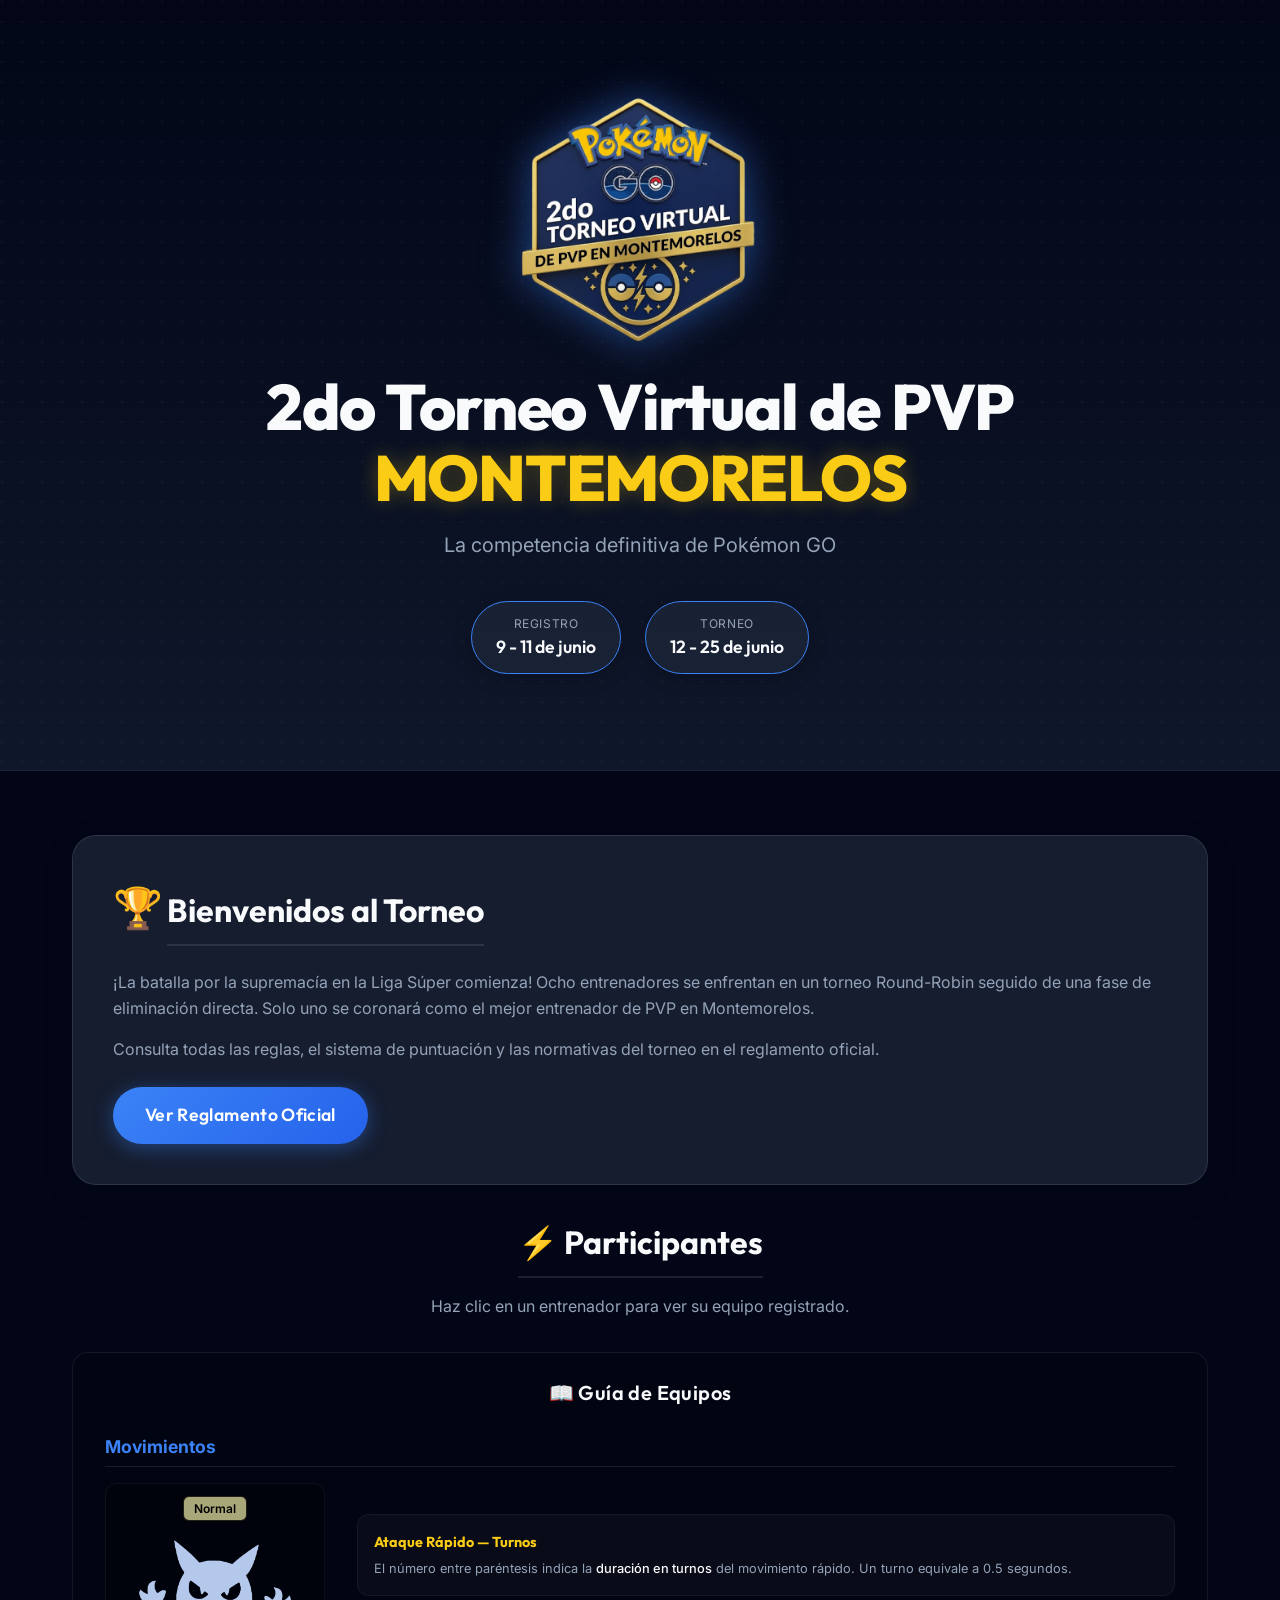
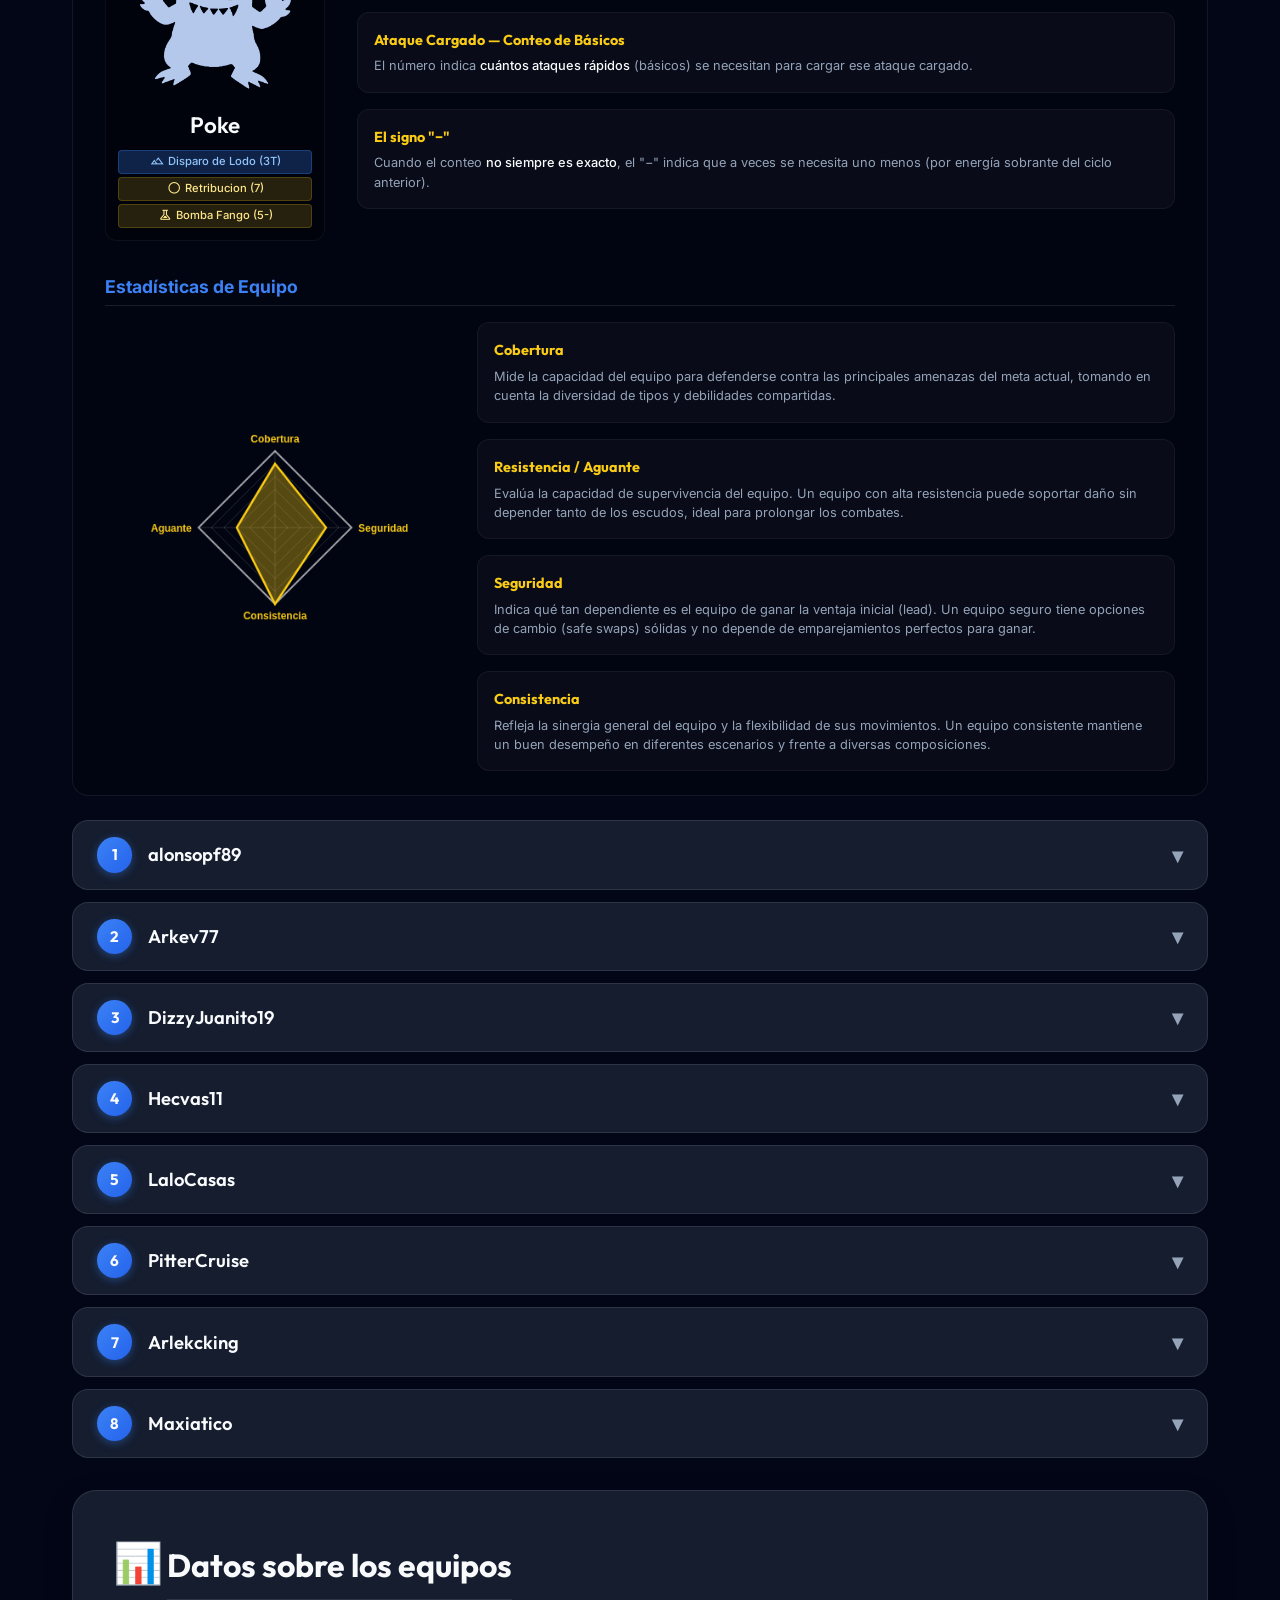
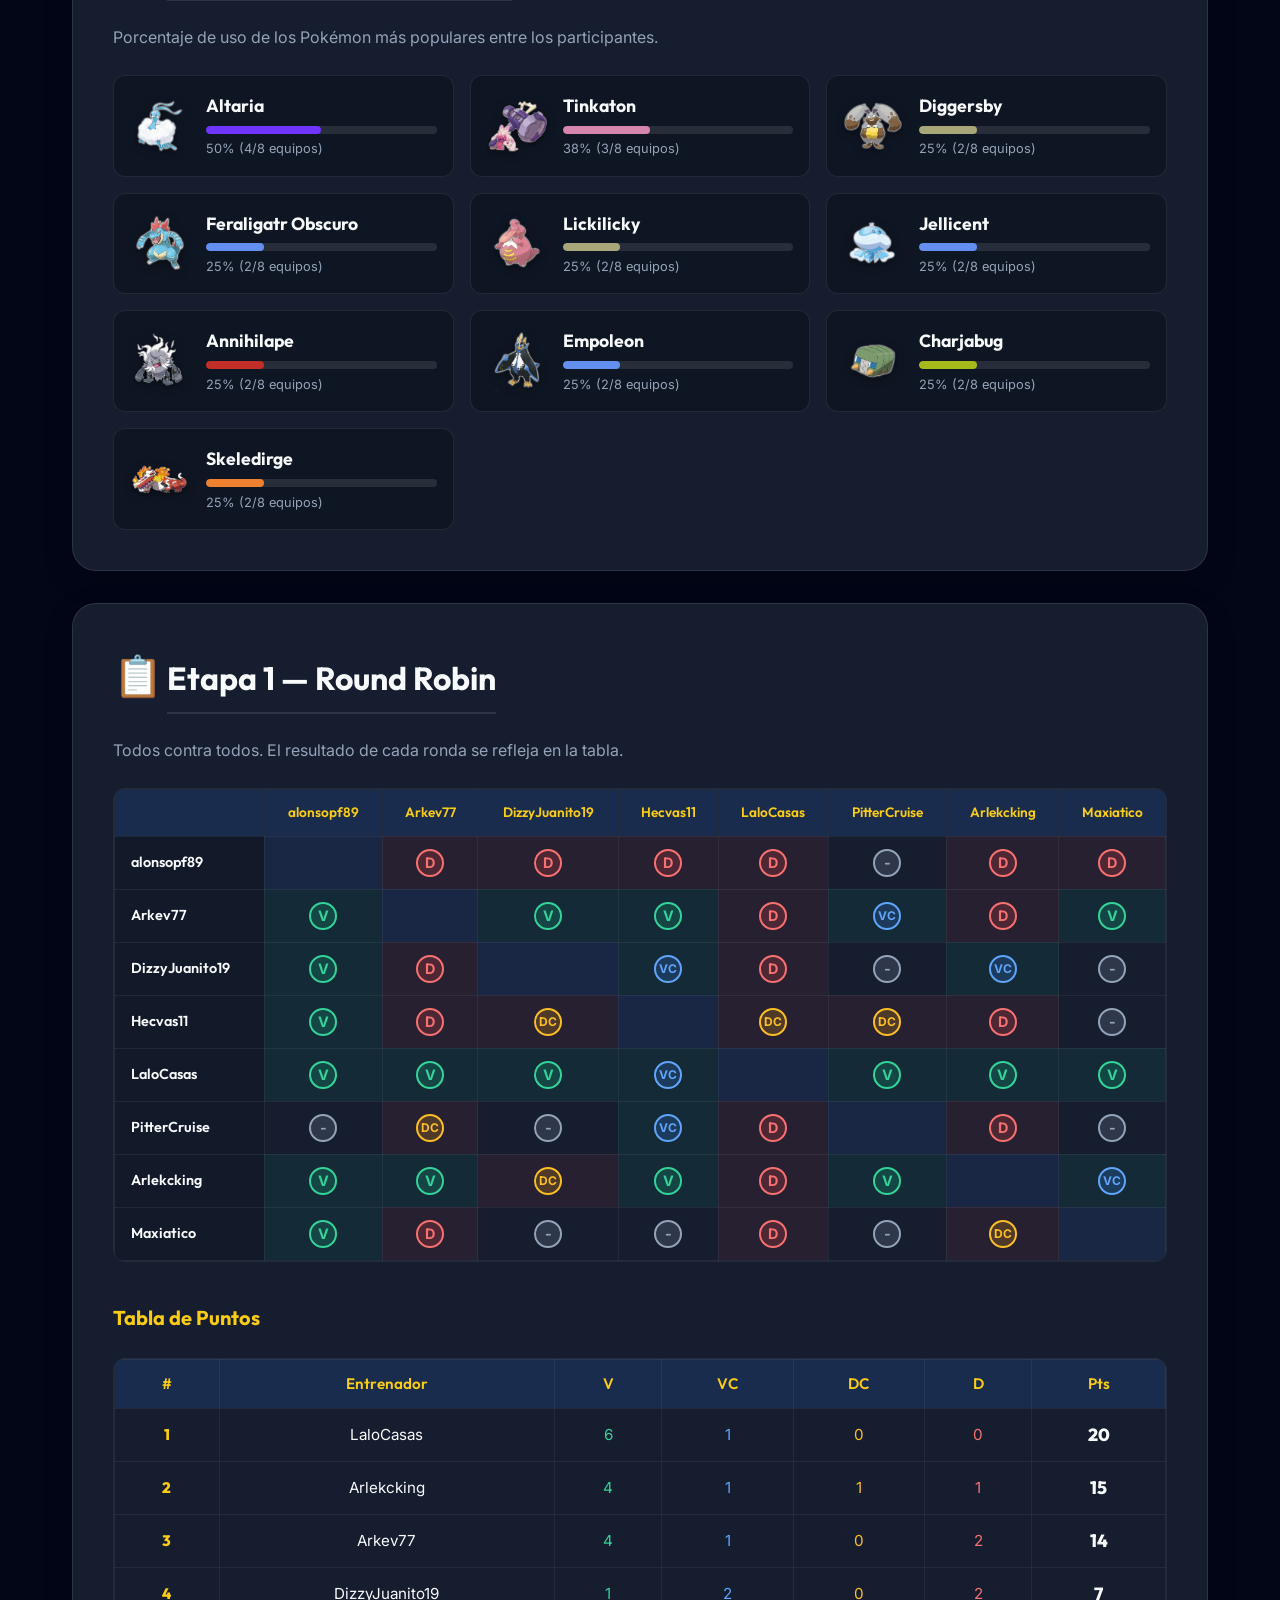
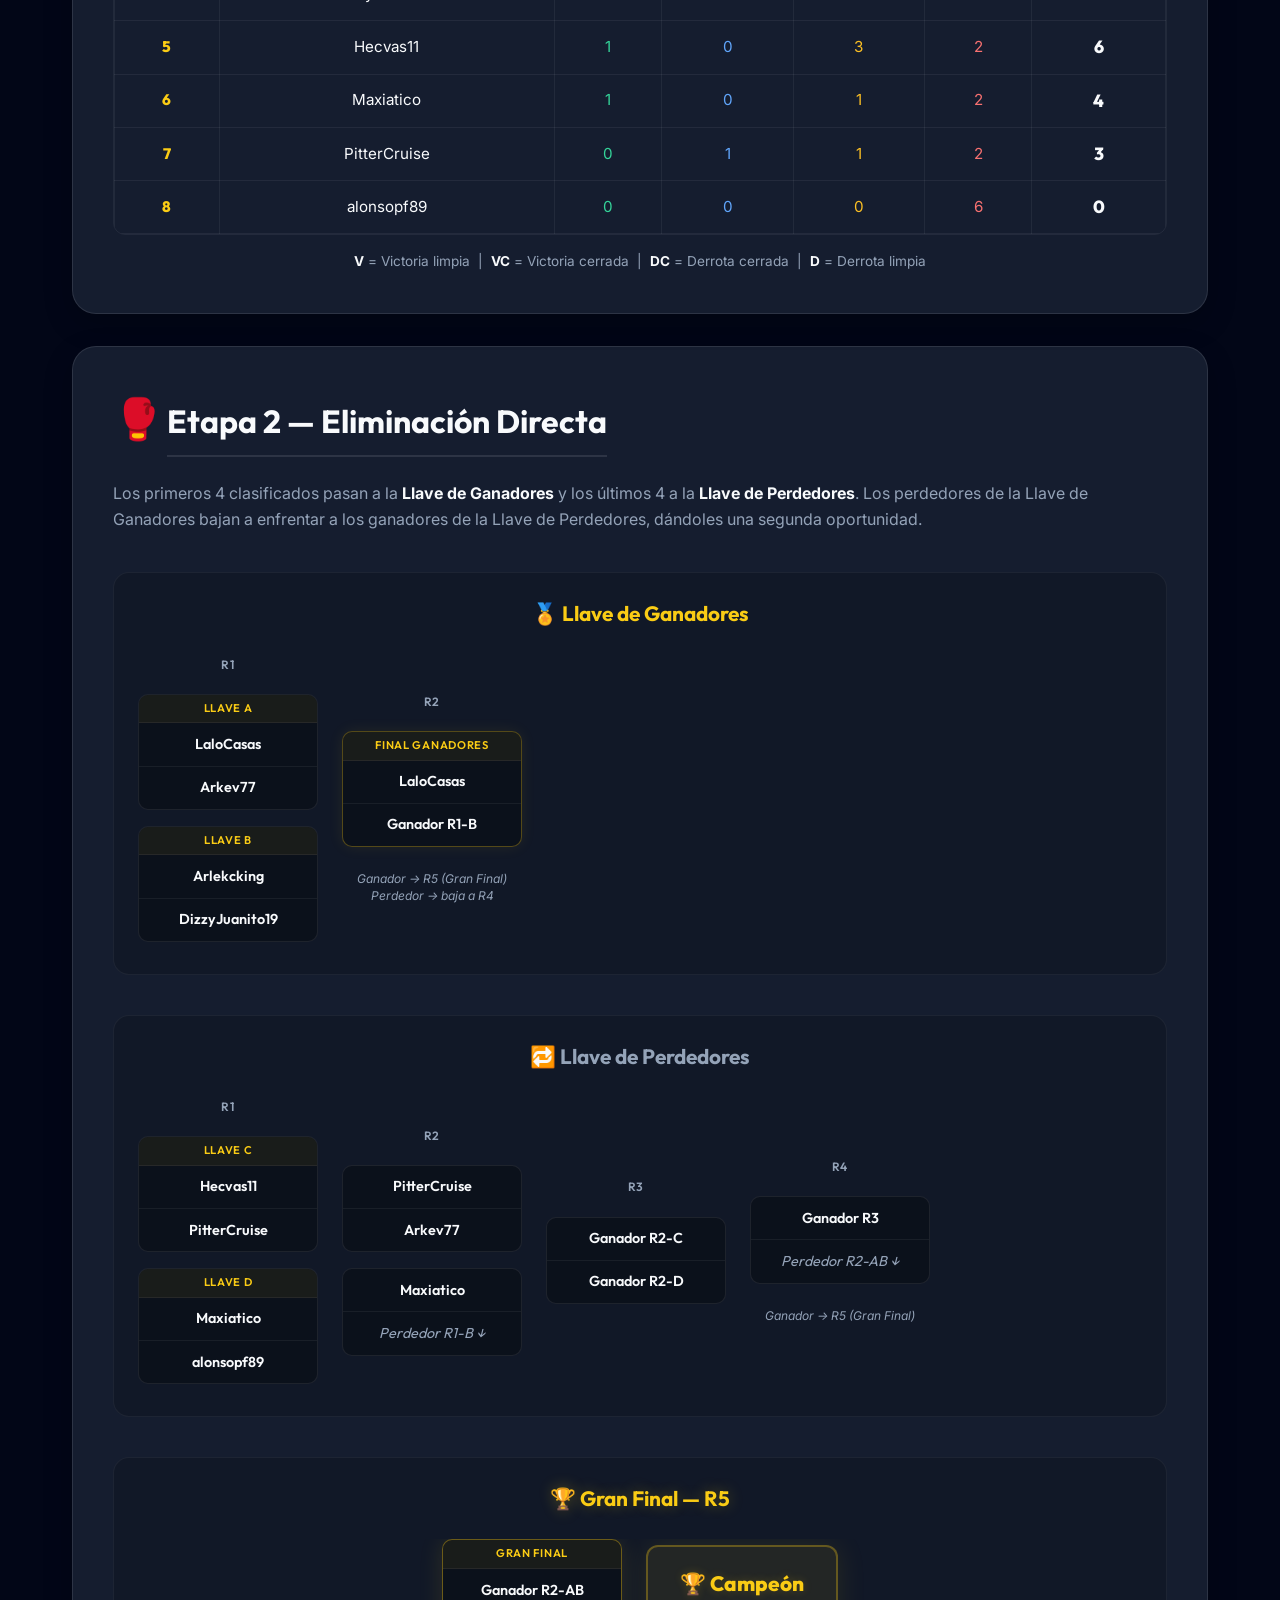
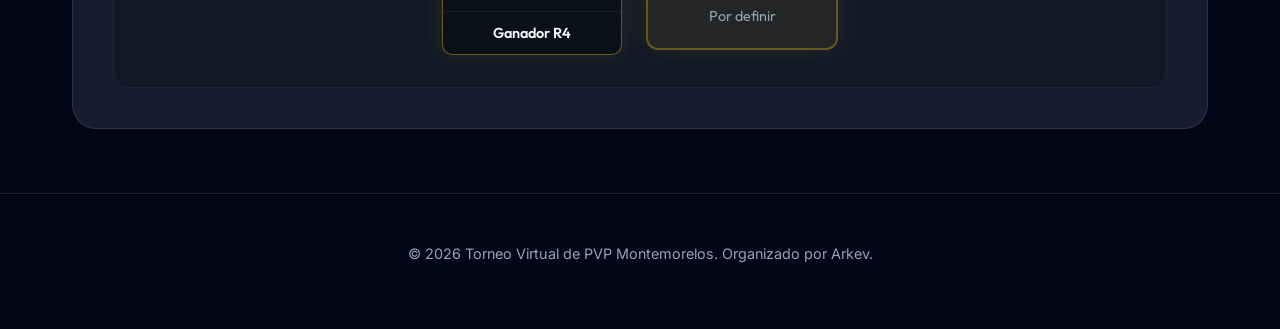
==== commit 24b2147b: "Update index.html" ====
--- a/index.html
+++ b/index.html
@@ -292,7 +292,7 @@
                     <div class="bracket-col">
                         <div class="bracket-label">R2</div>
                         <div class="bracket-match">
-                            <div class="bracket-slot">Ganador R1-C</div>
+                            <div class="bracket-slot">PitterCruise</div>
                             <div class="bracket-slot">Arkev77</div>
                         </div>
                         <div class="bracket-match">
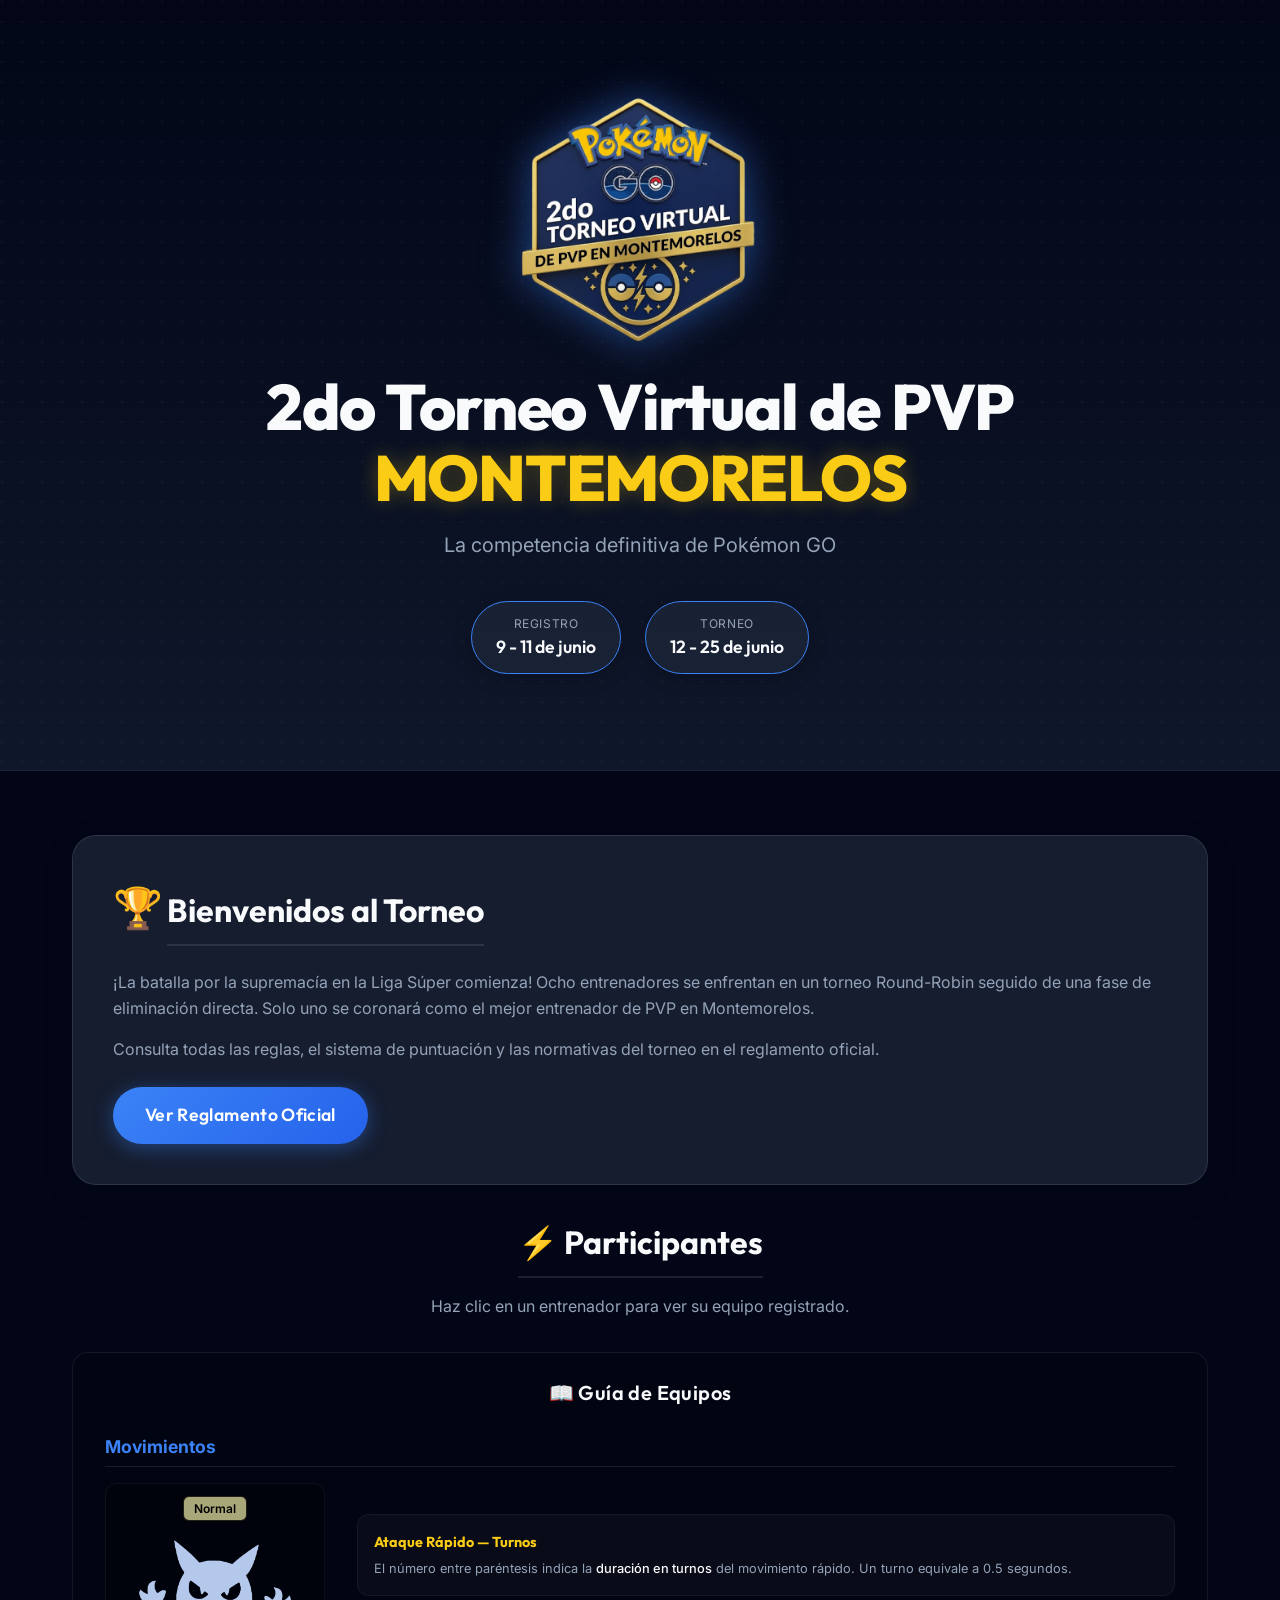
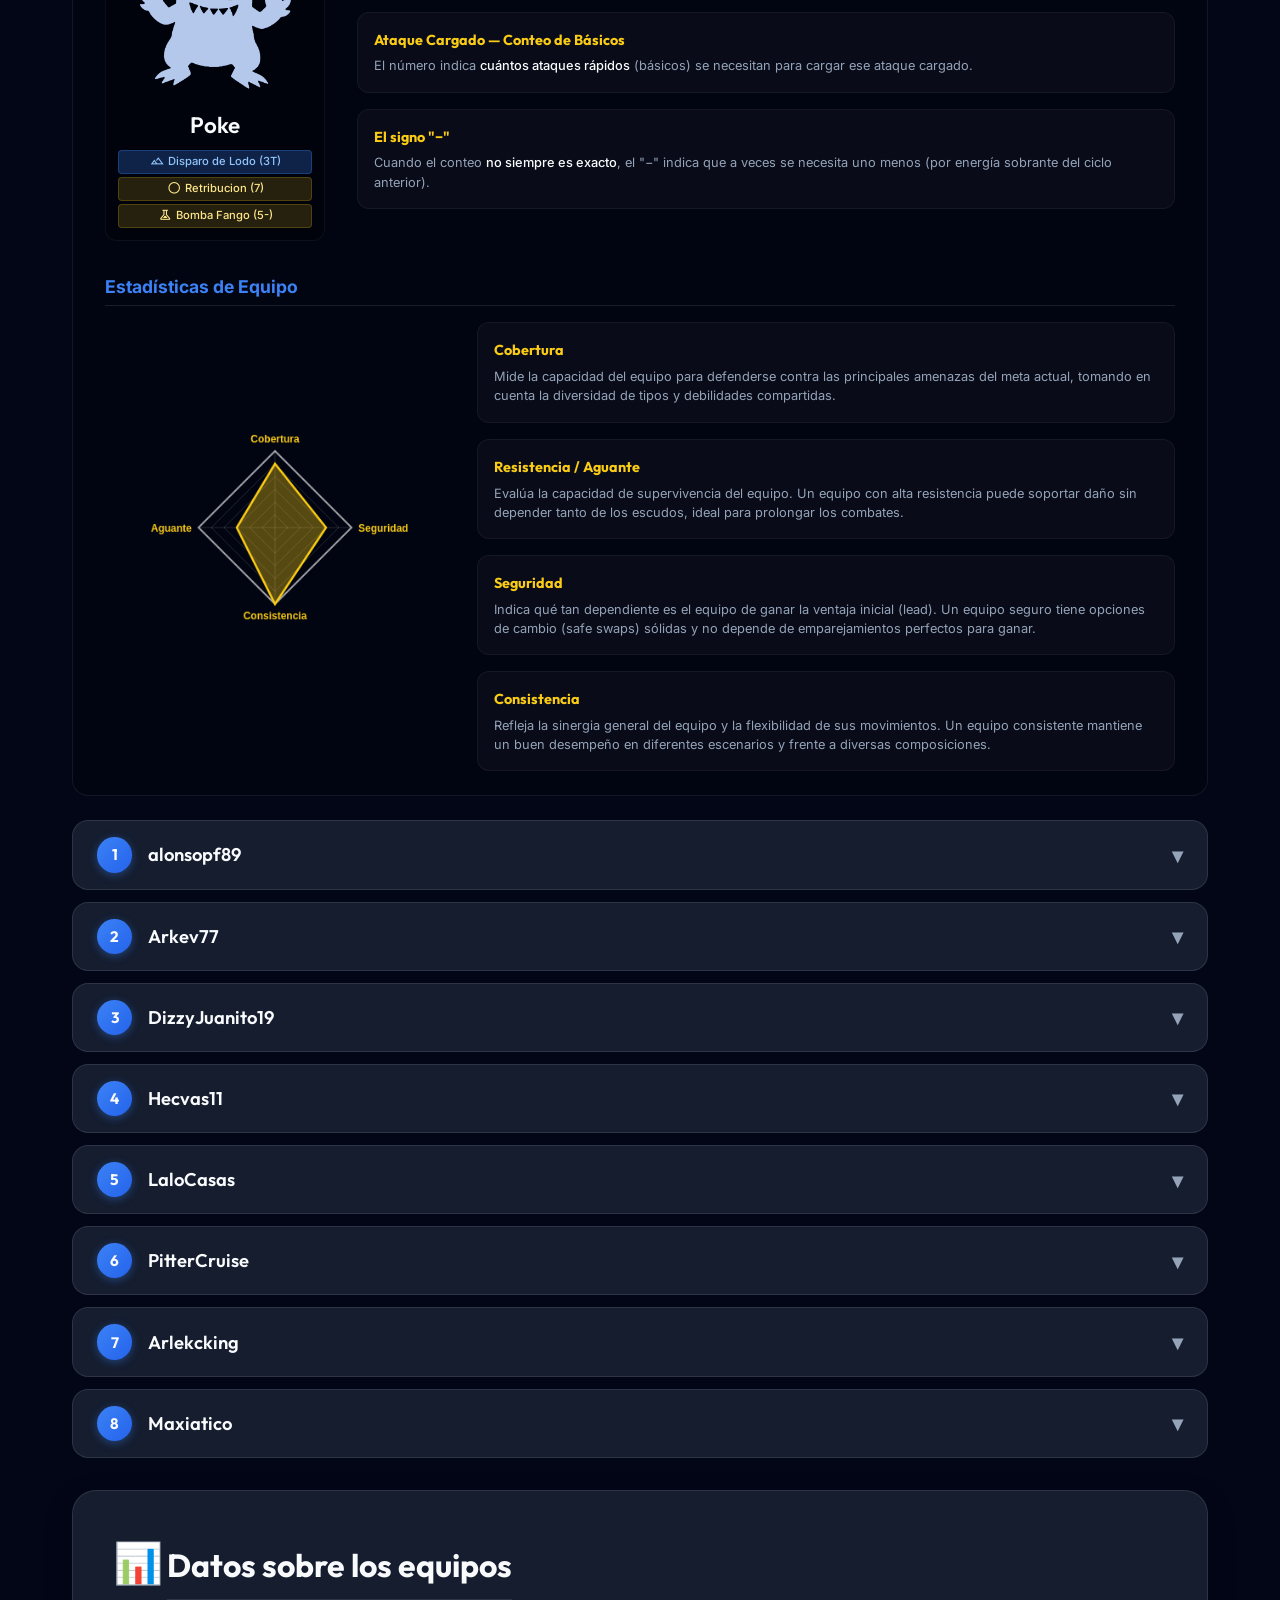
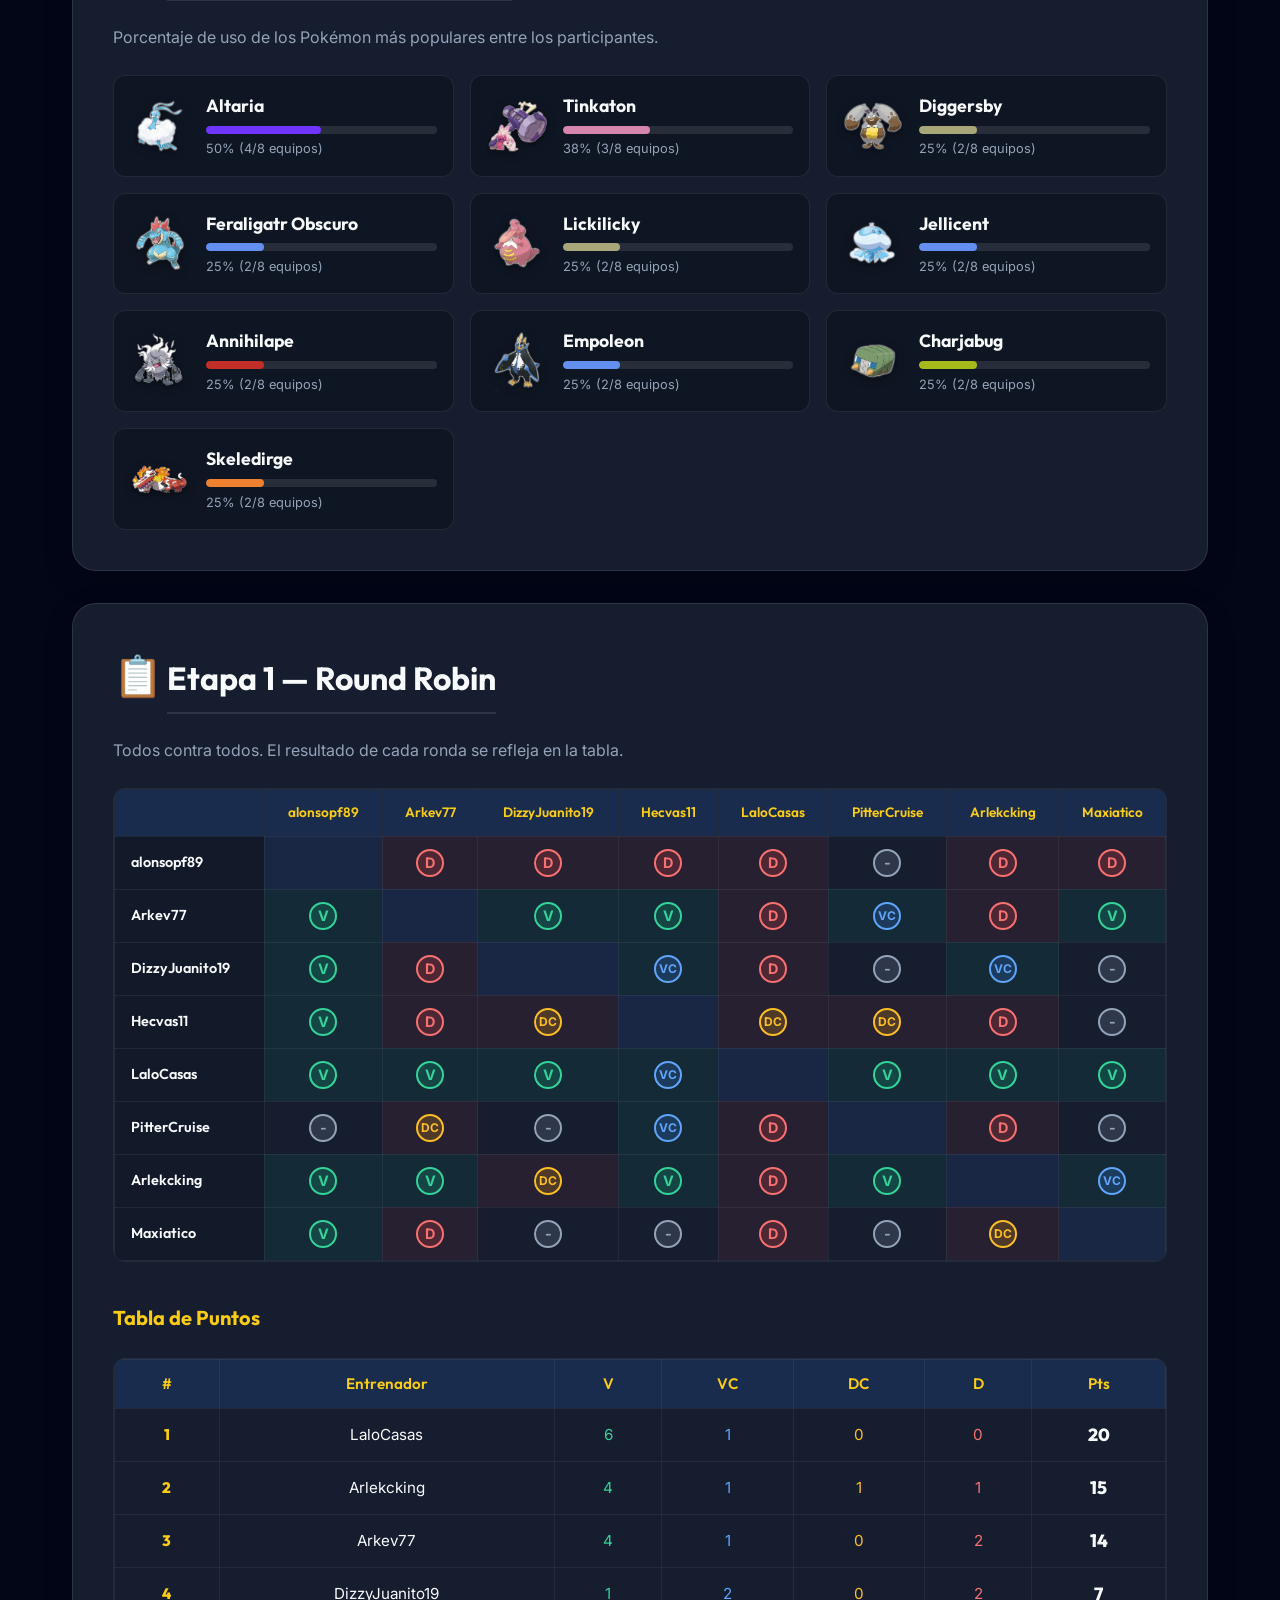
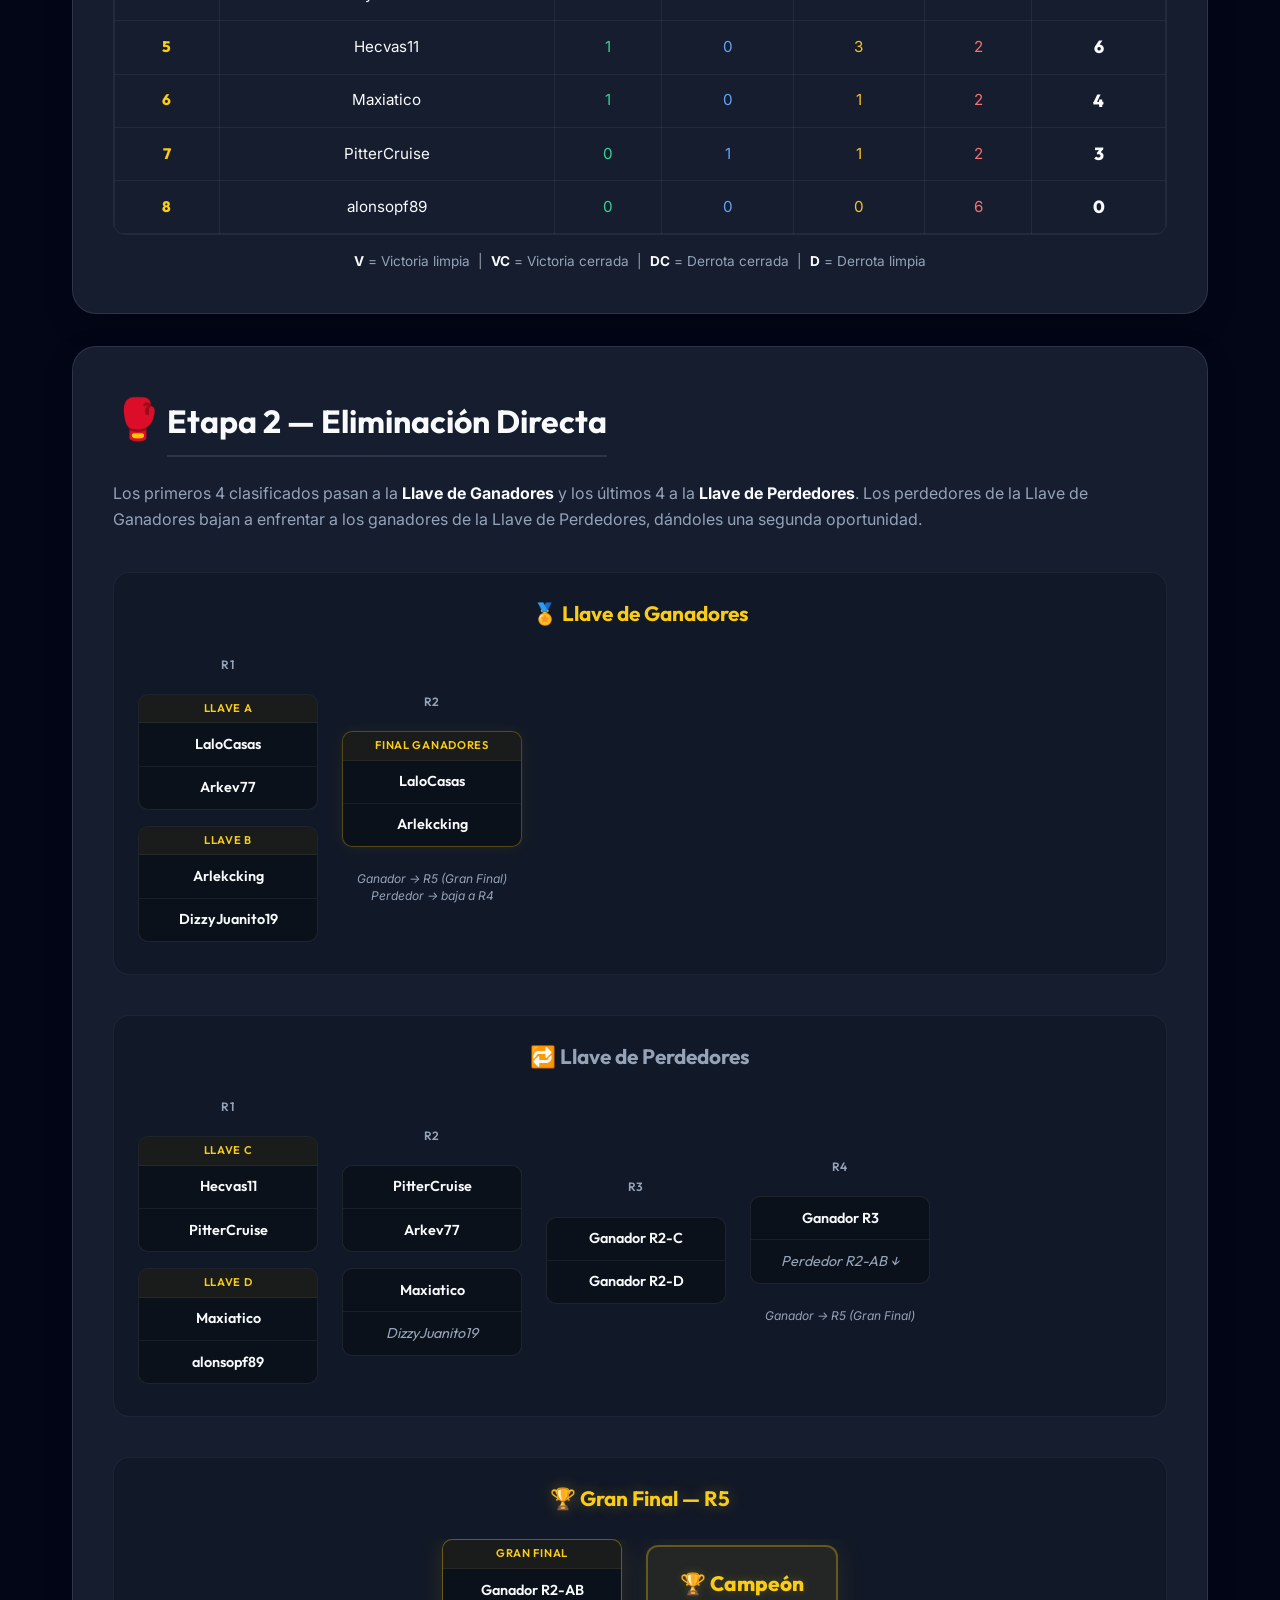
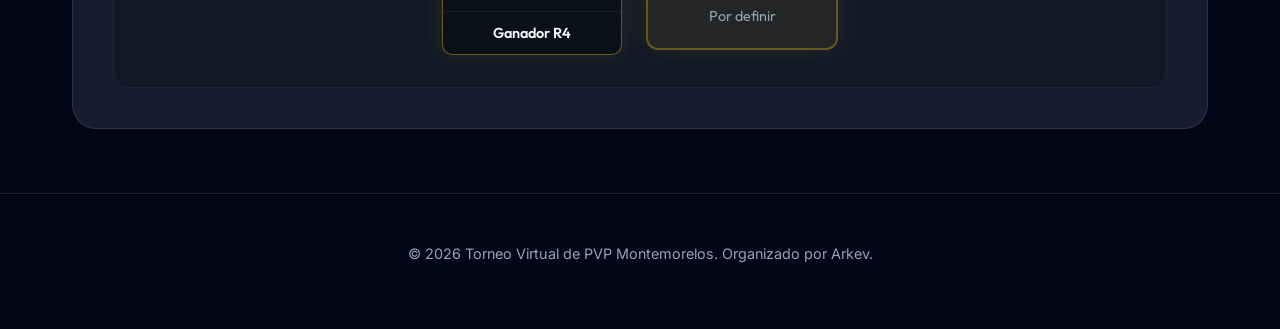
==== commit b7e32ec3: "Update index.html" ====
--- a/index.html
+++ b/index.html
@@ -265,7 +265,7 @@
                         <div class="bracket-match gold-match">
                             <div class="bracket-tag">Final Ganadores</div>
                             <div class="bracket-slot">LaloCasas</div>
-                            <div class="bracket-slot">Ganador R1-B</div>
+                            <div class="bracket-slot">Arlekcking</div>
                         </div>
                         <div class="bracket-note">Ganador → R5 (Gran Final)<br>Perdedor → baja a R4</div>
                     </div>
@@ -297,7 +297,7 @@
                         </div>
                         <div class="bracket-match">
                             <div class="bracket-slot">Maxiatico</div>
-                            <div class="bracket-slot dim">Perdedor R1-B ↓</div>
+                            <div class="bracket-slot dim">DizzyJuanito19</div>
                         </div>
                     </div>
                     <div class="bracket-col">
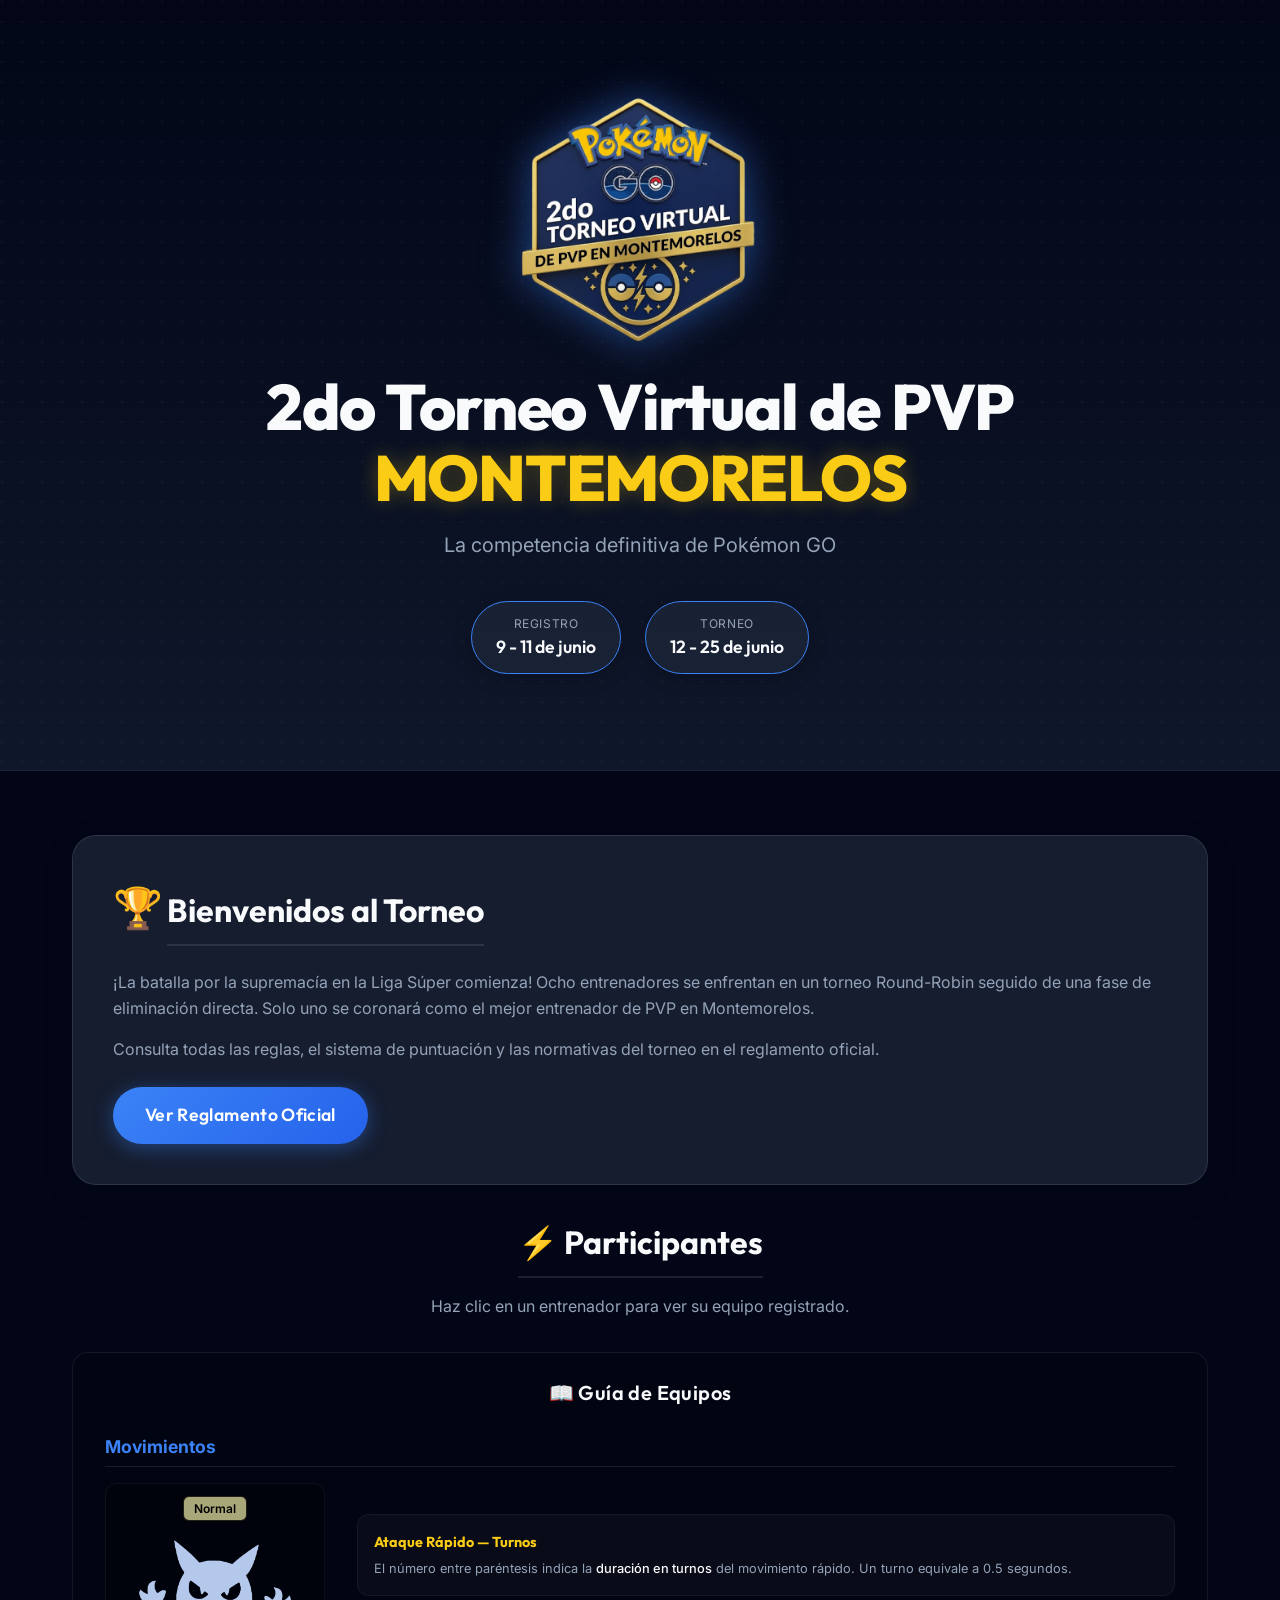
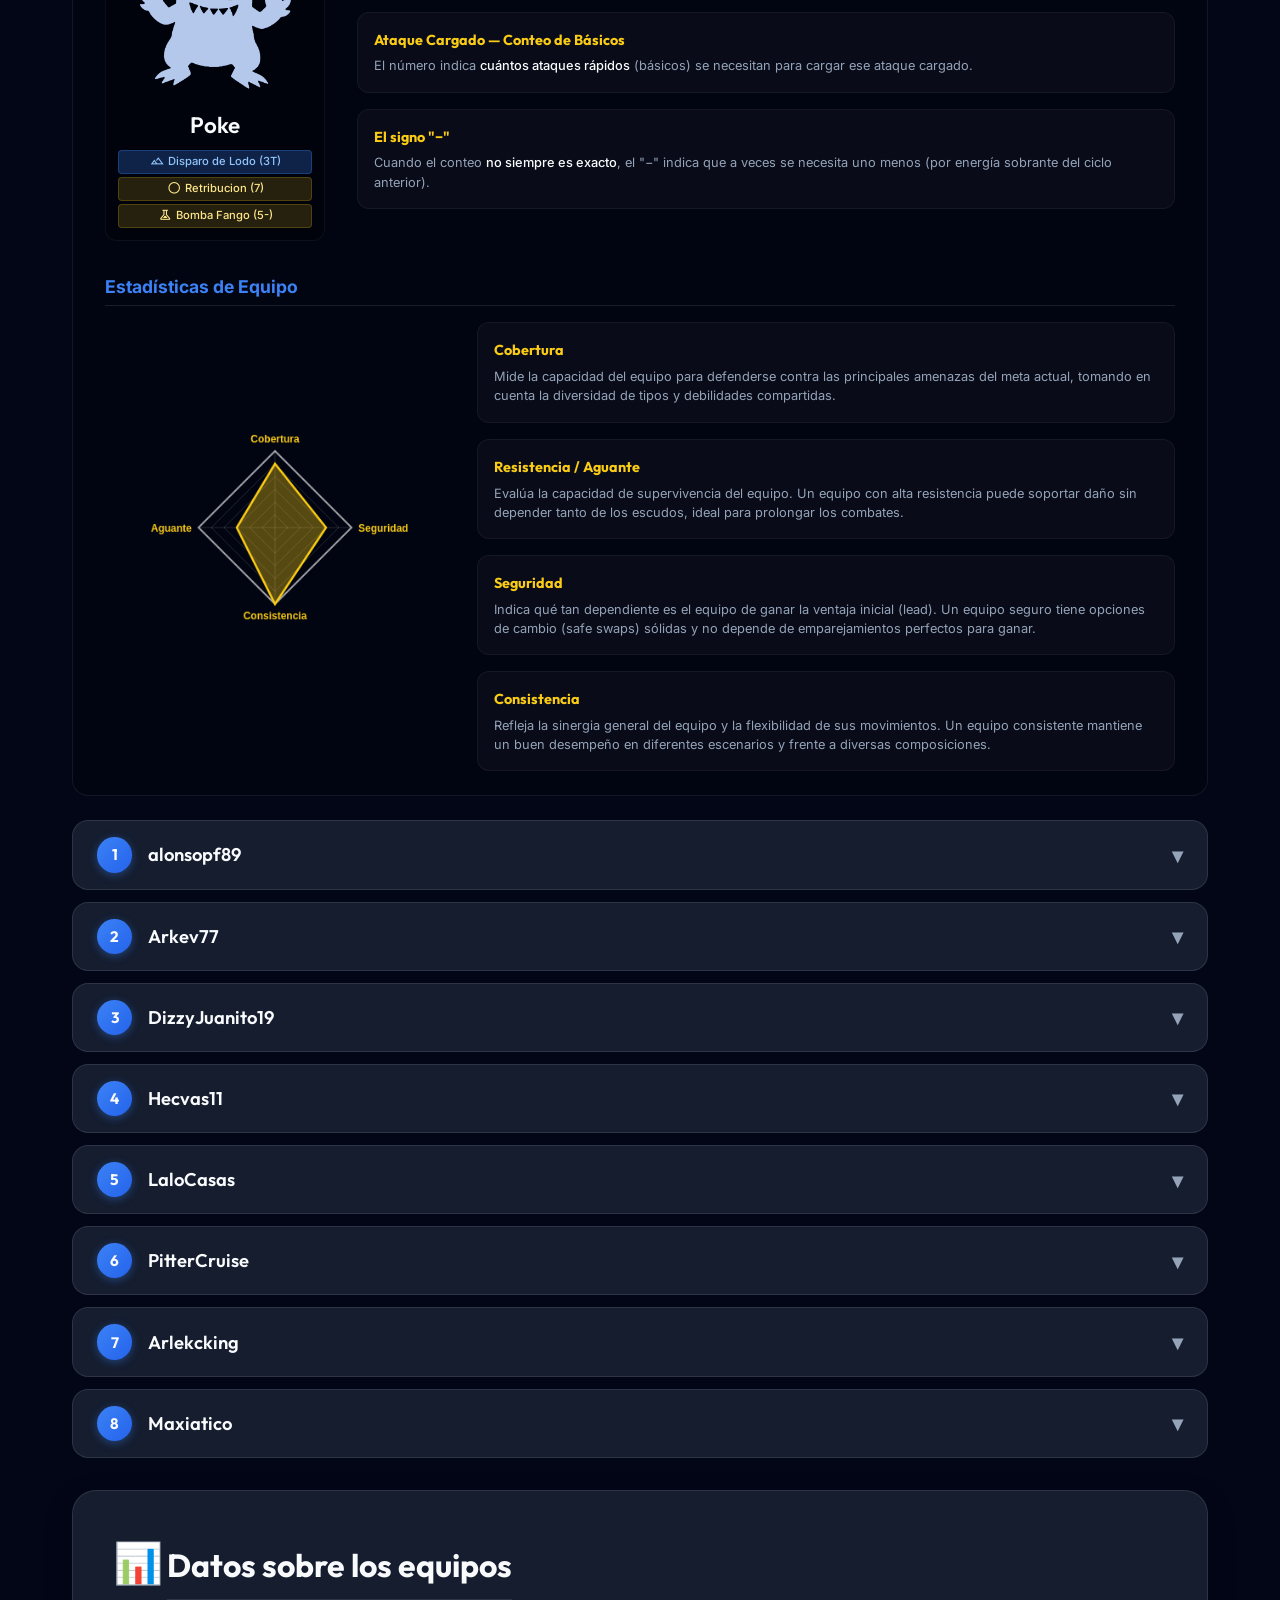
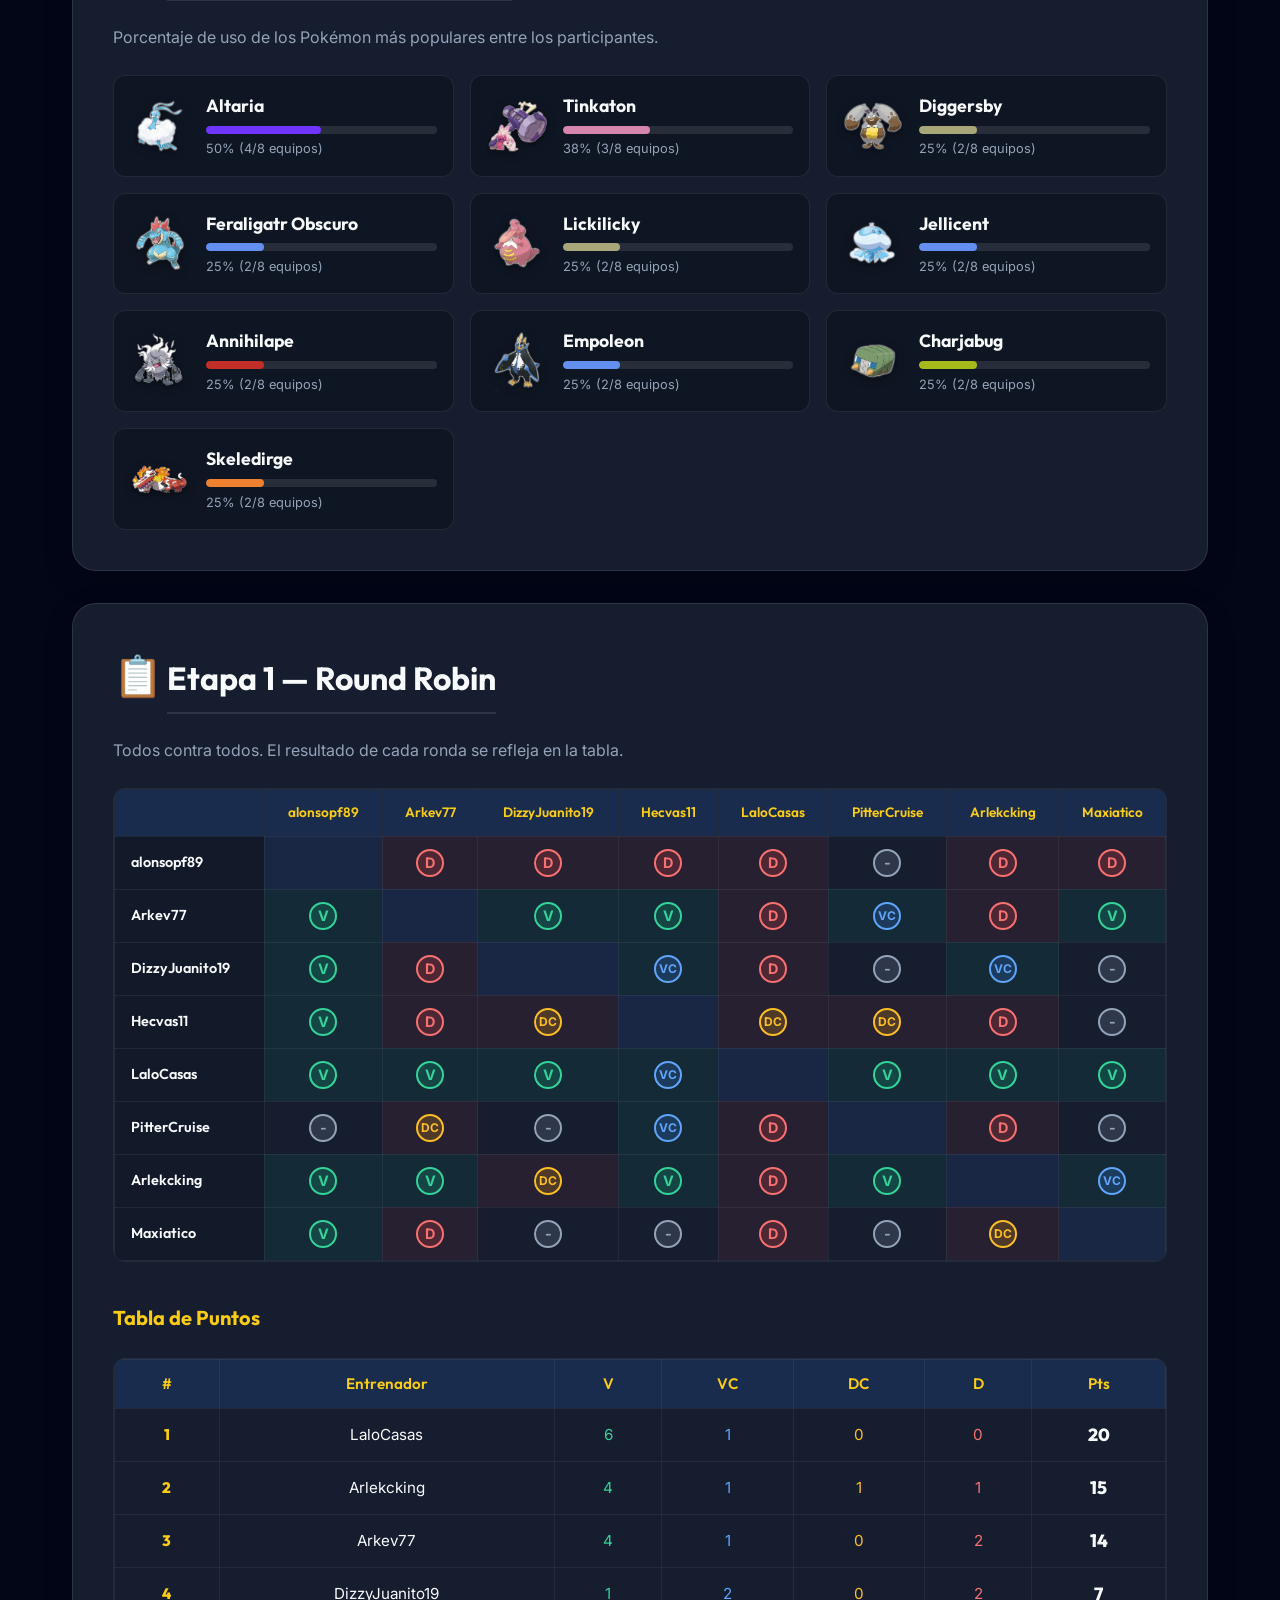
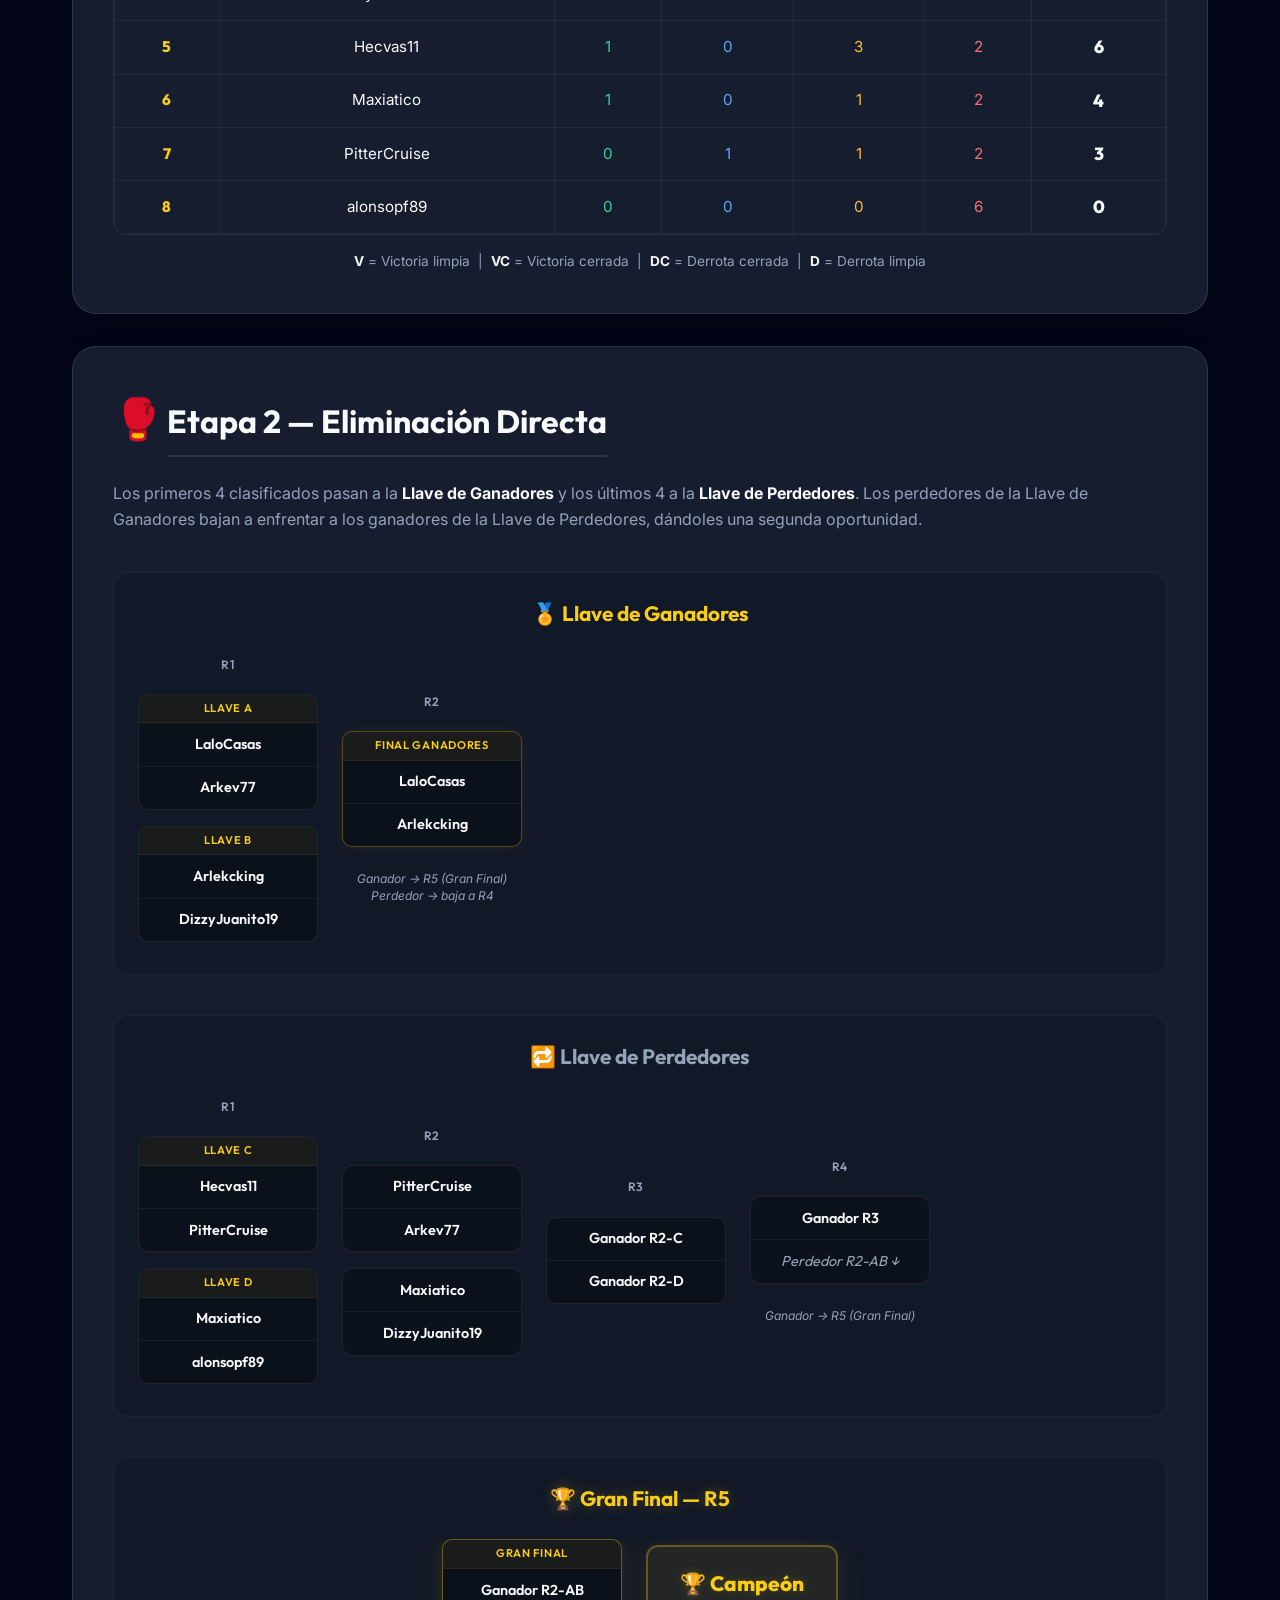
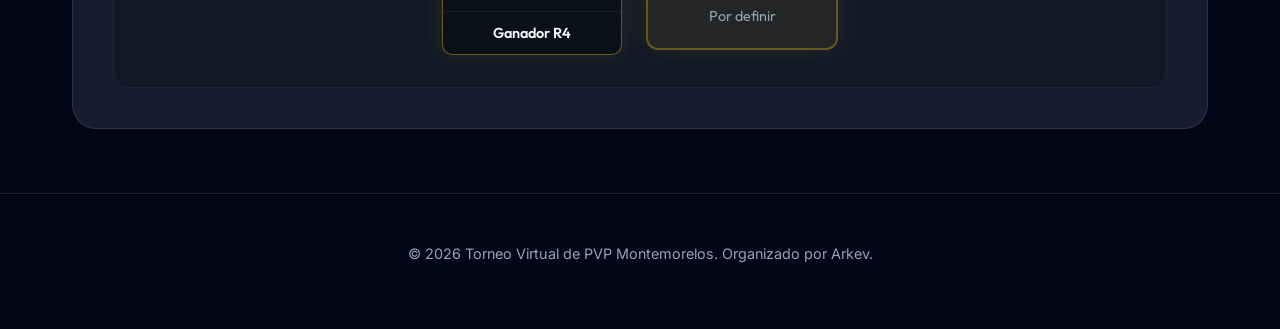
==== commit 28655891: "Update index.html" ====
--- a/index.html
+++ b/index.html
@@ -297,7 +297,7 @@
                         </div>
                         <div class="bracket-match">
                             <div class="bracket-slot">Maxiatico</div>
-                            <div class="bracket-slot dim">DizzyJuanito19</div>
+                            <div class="bracket-slot">DizzyJuanito19</div>
                         </div>
                     </div>
                     <div class="bracket-col">
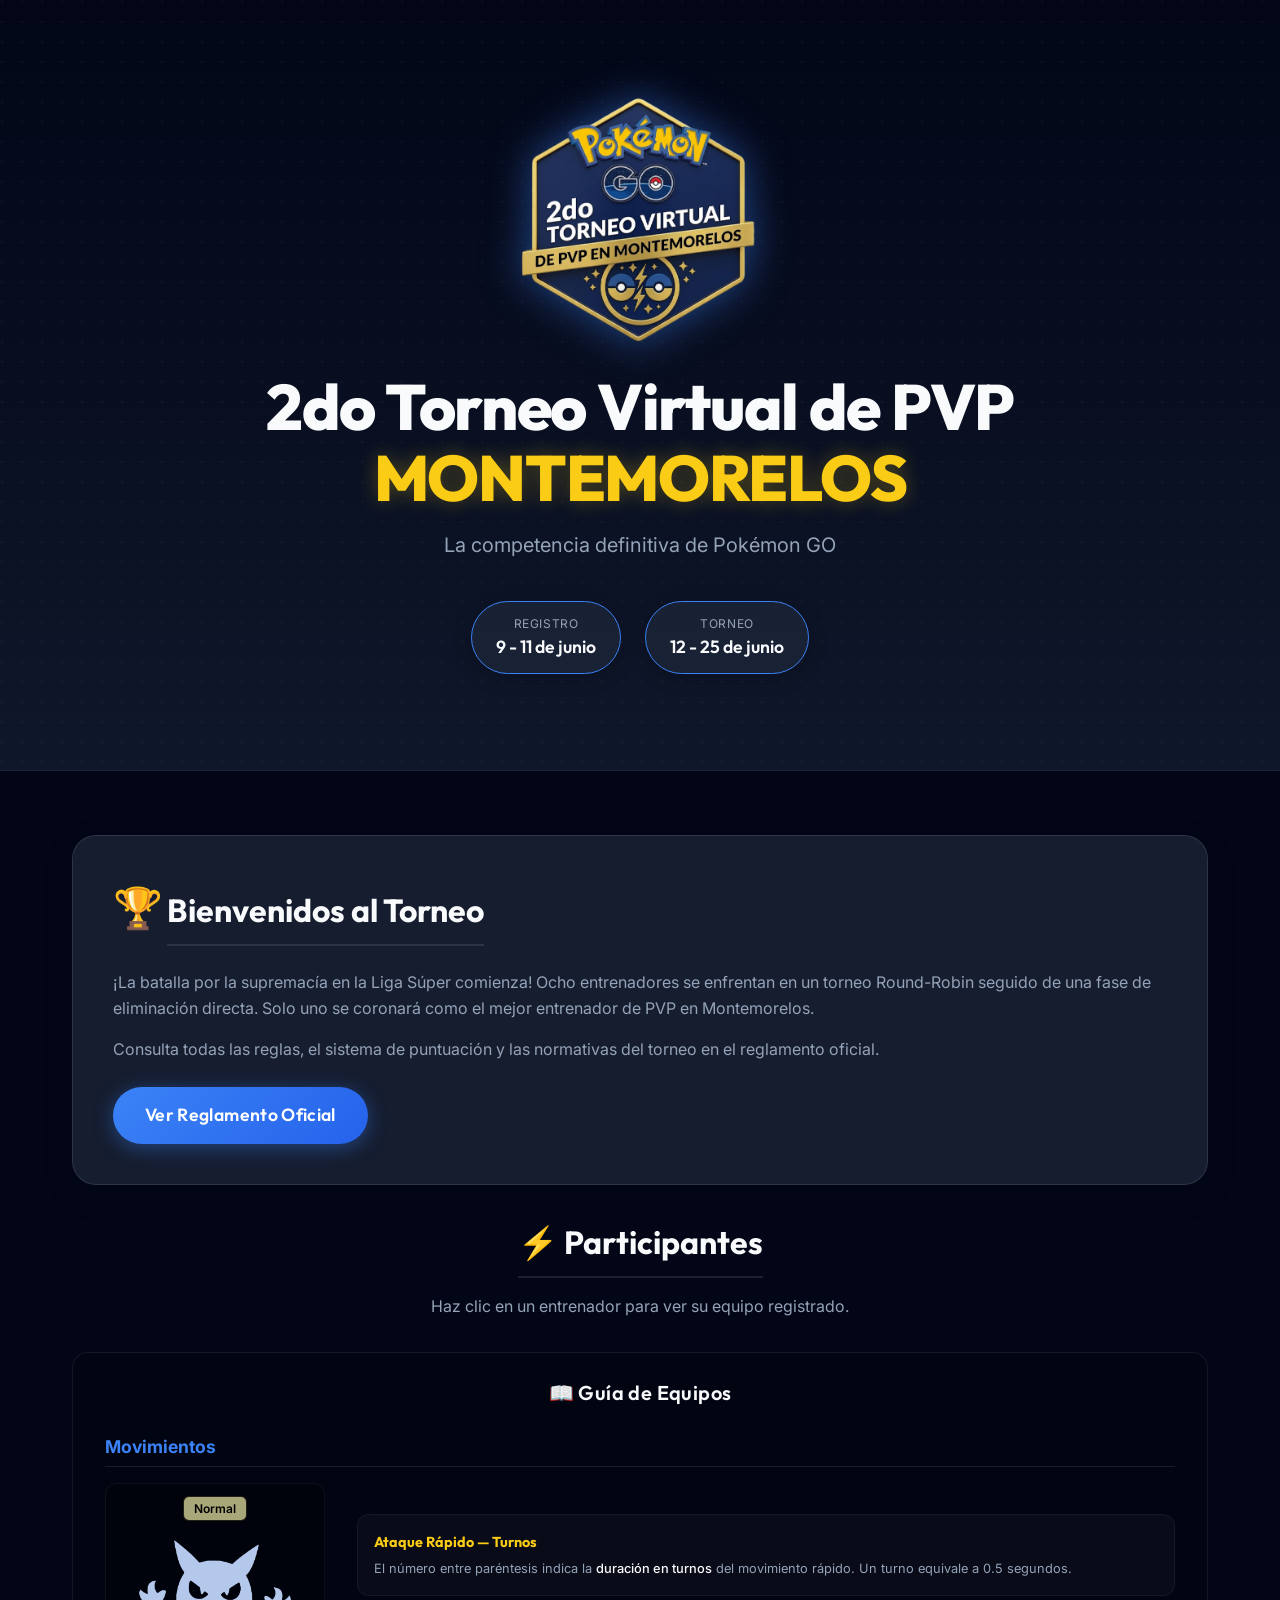
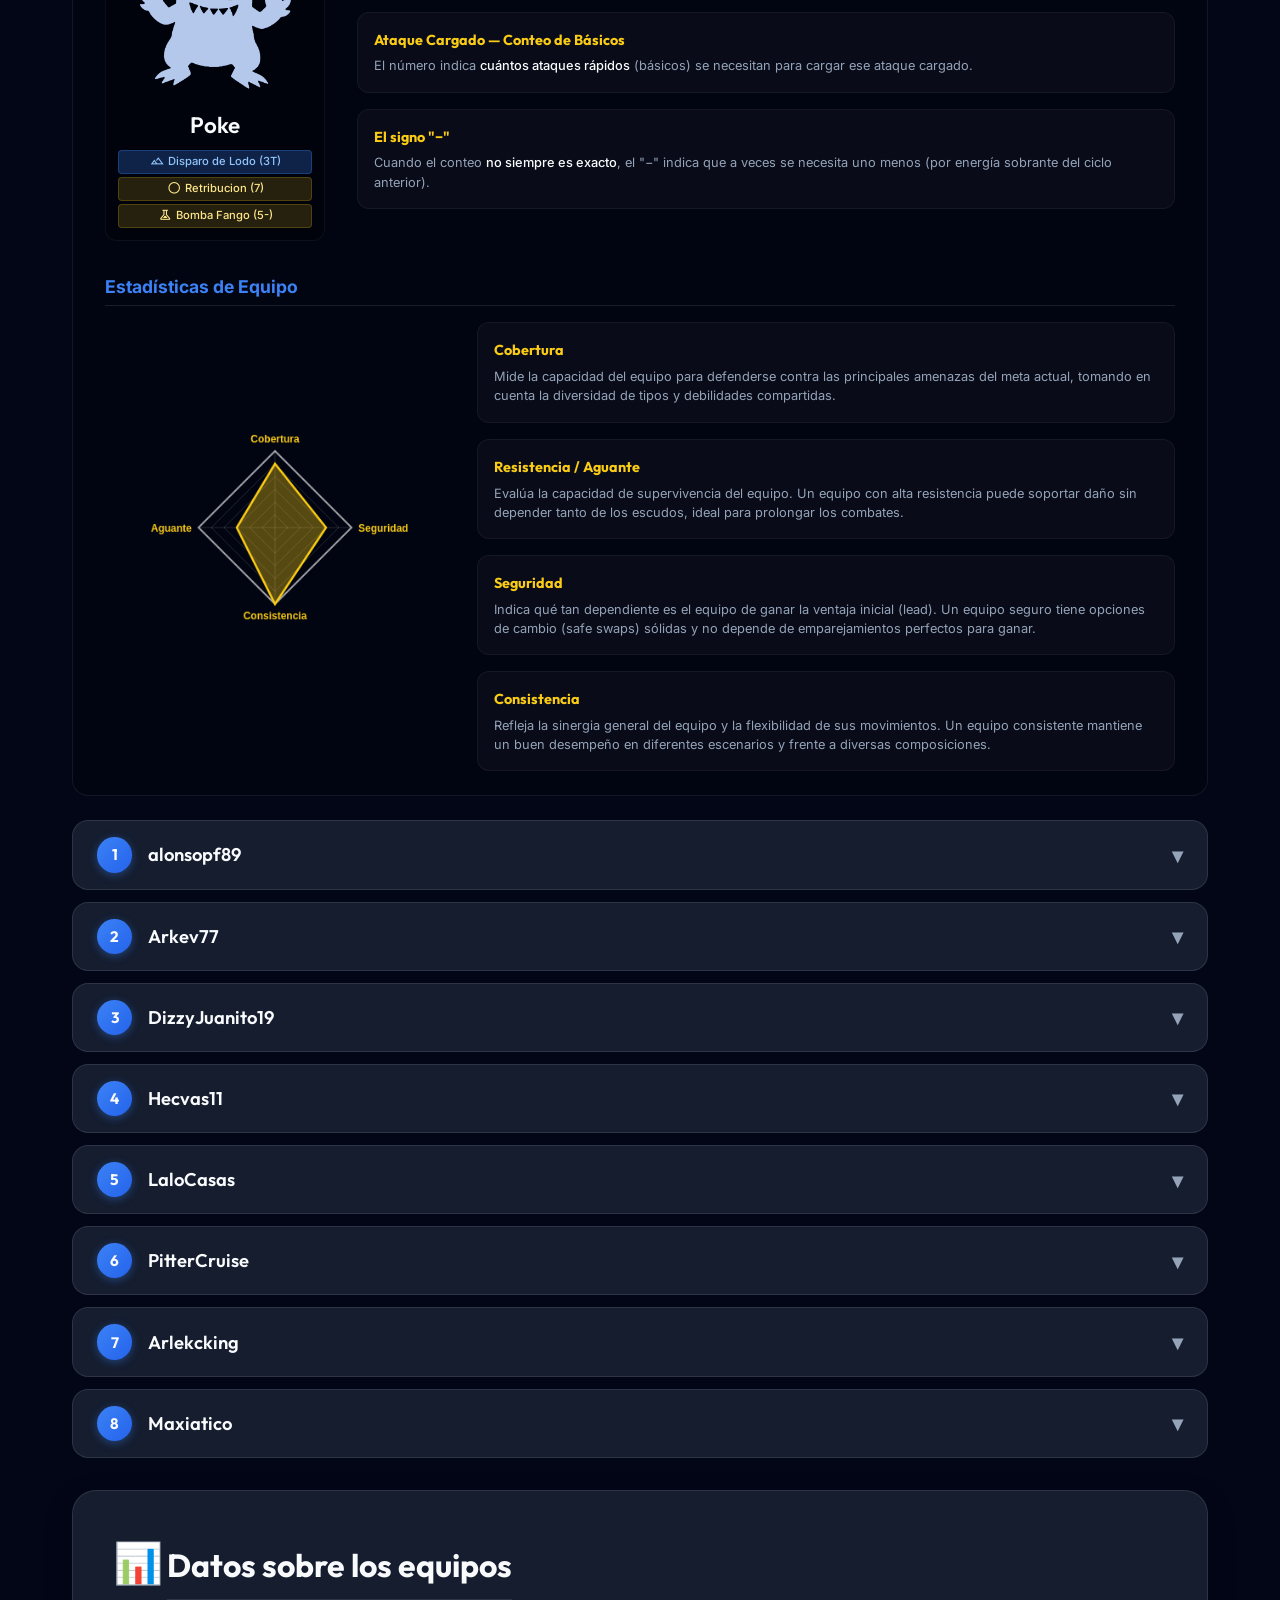
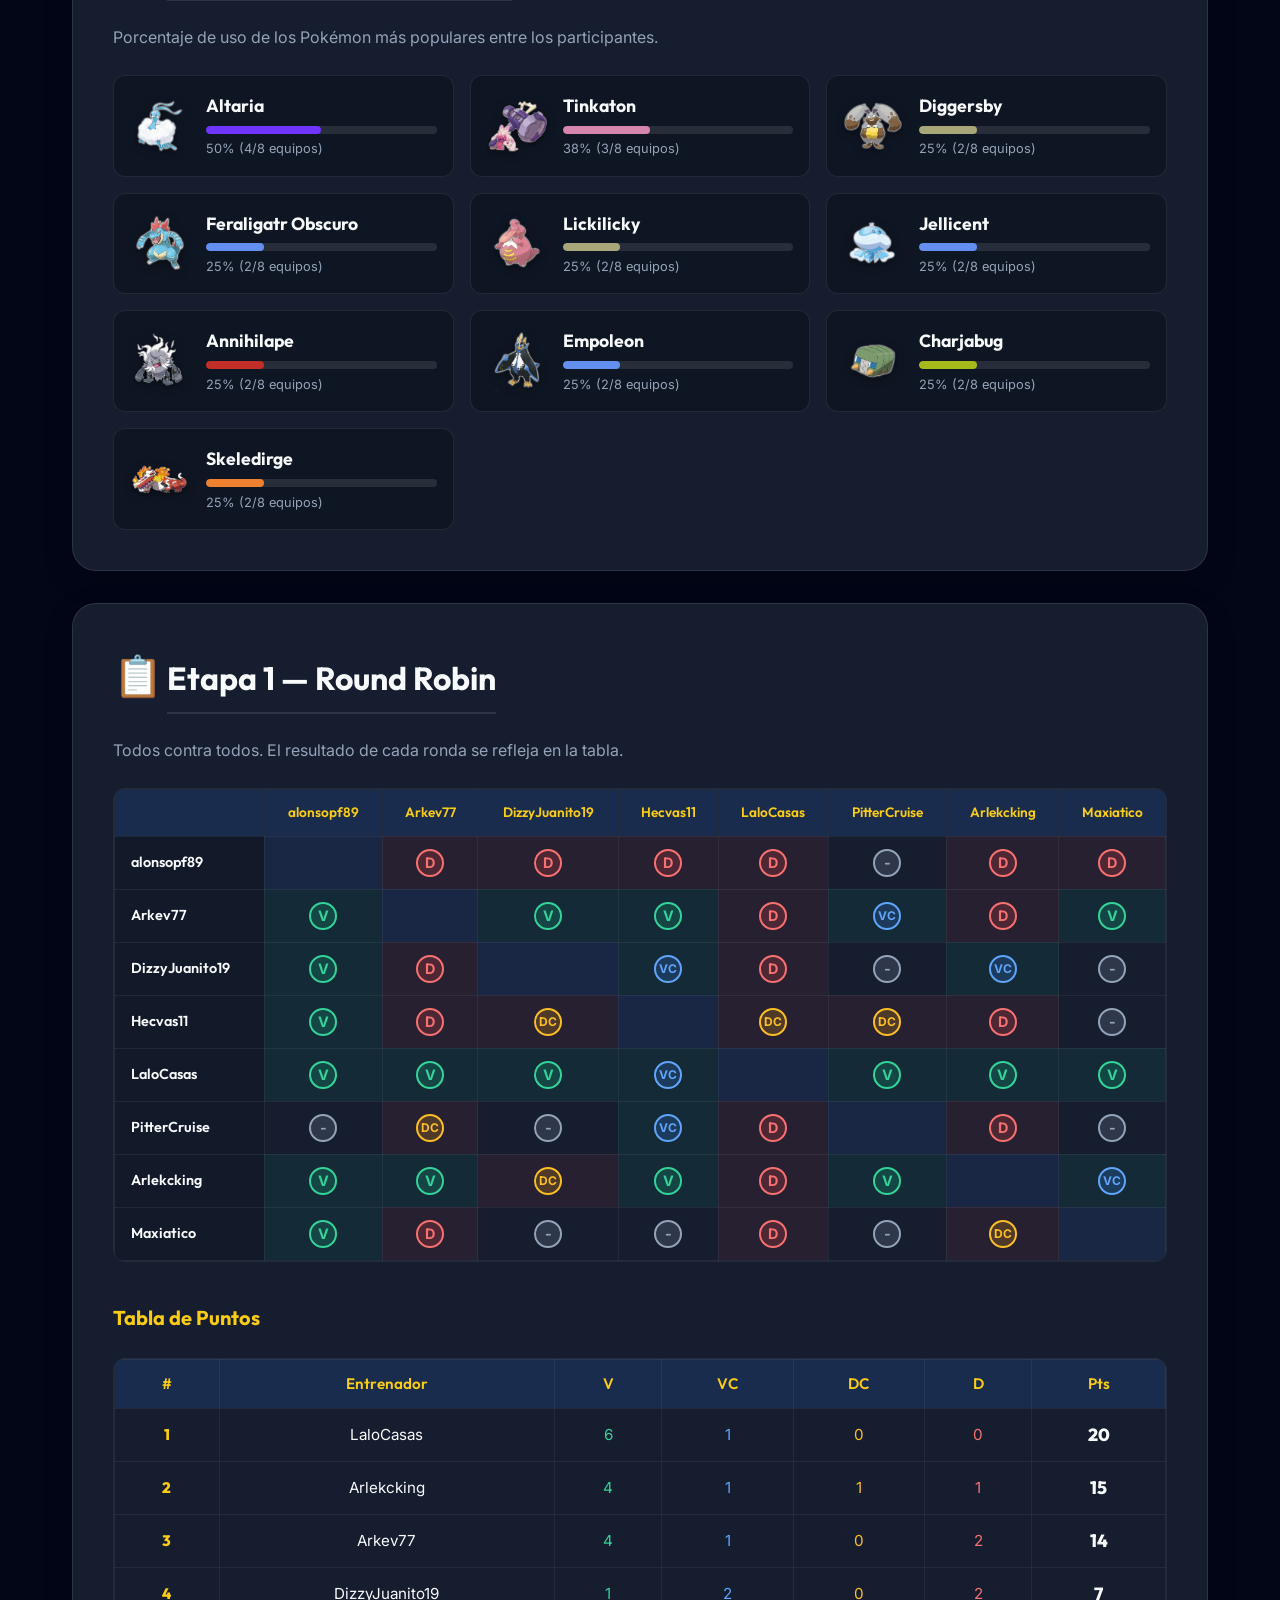
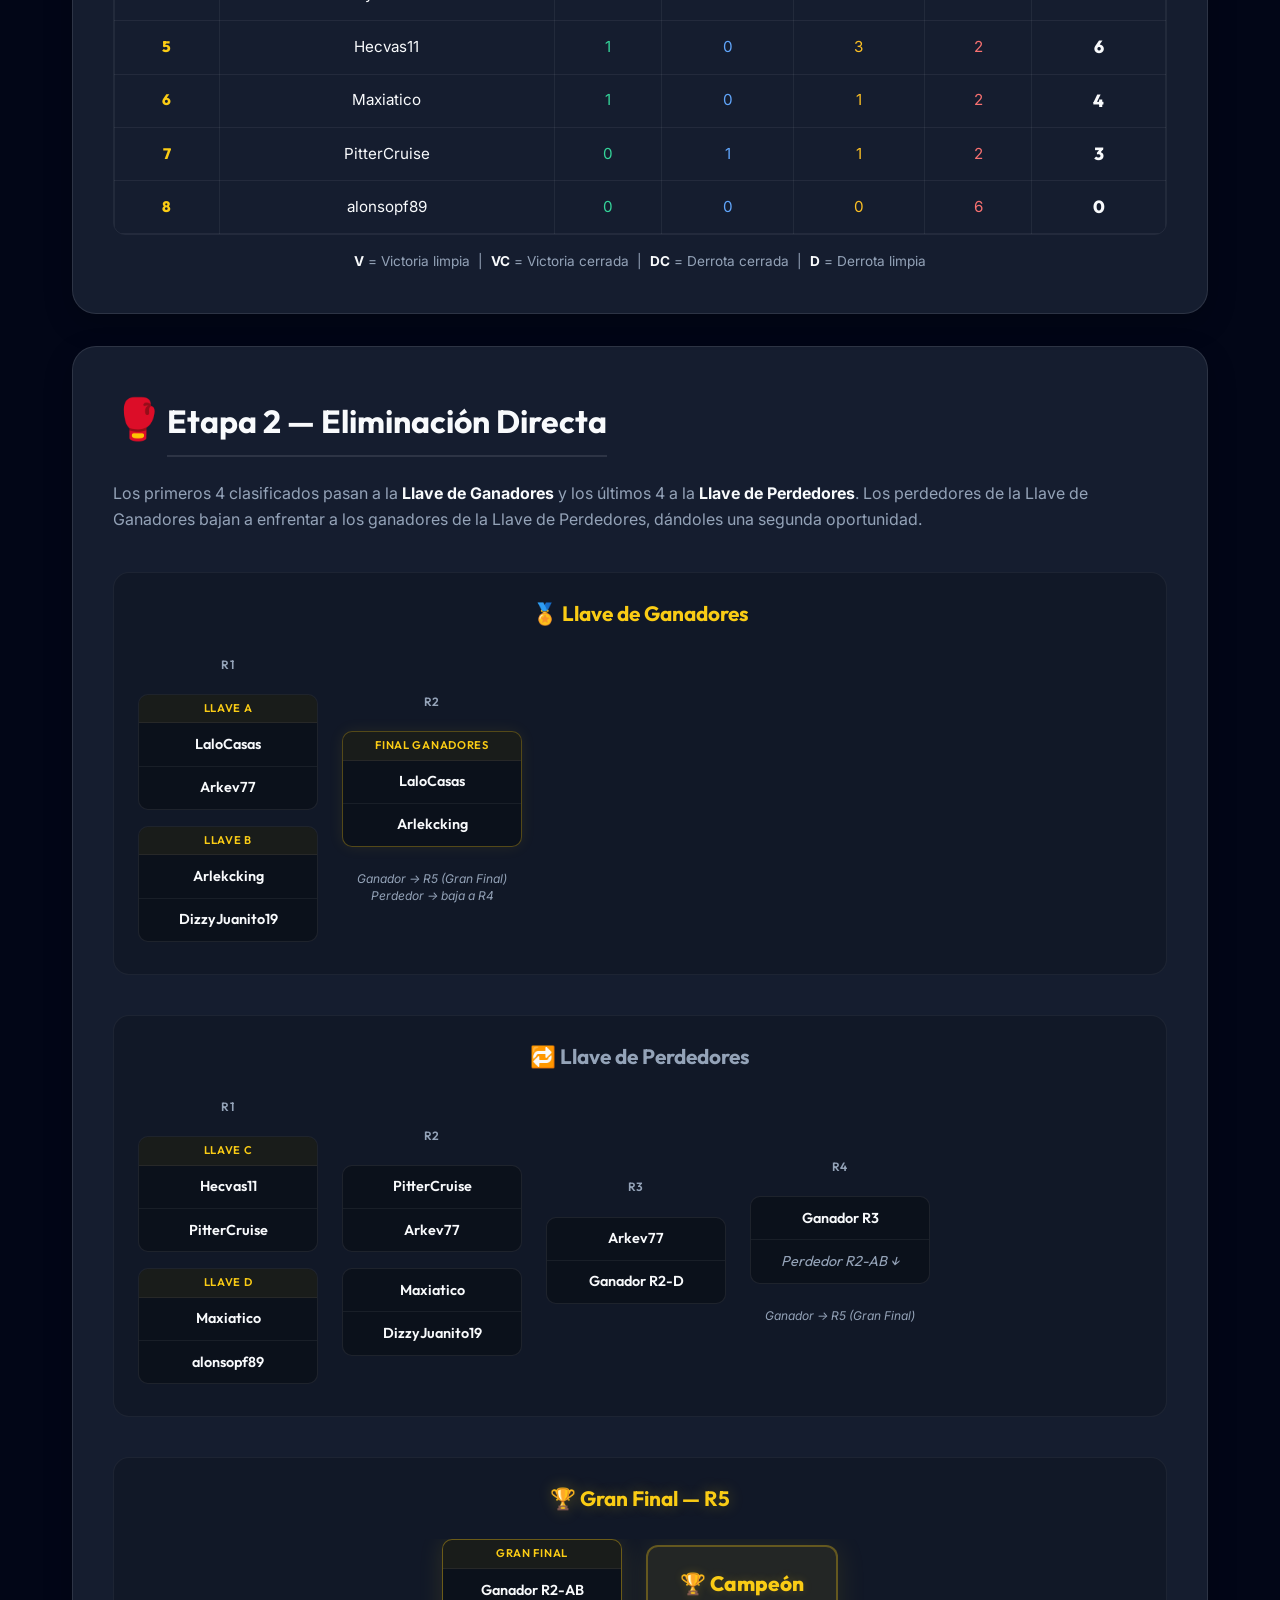
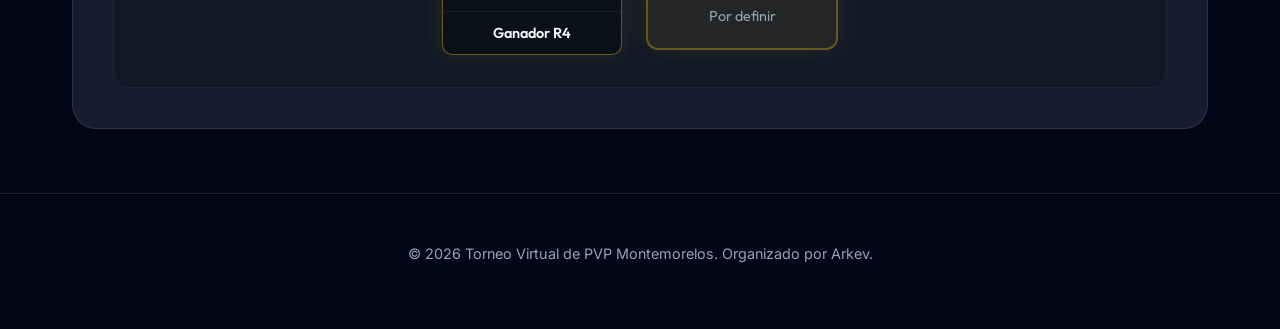
==== commit f6f3c2a8: "Update index.html" ====
--- a/index.html
+++ b/index.html
@@ -303,7 +303,7 @@
                     <div class="bracket-col">
                         <div class="bracket-label">R3</div>
                         <div class="bracket-match">
-                            <div class="bracket-slot">Ganador R2-C</div>
+                            <div class="bracket-slot">Arkev77</div>
                             <div class="bracket-slot">Ganador R2-D</div>
                         </div>
                     </div>
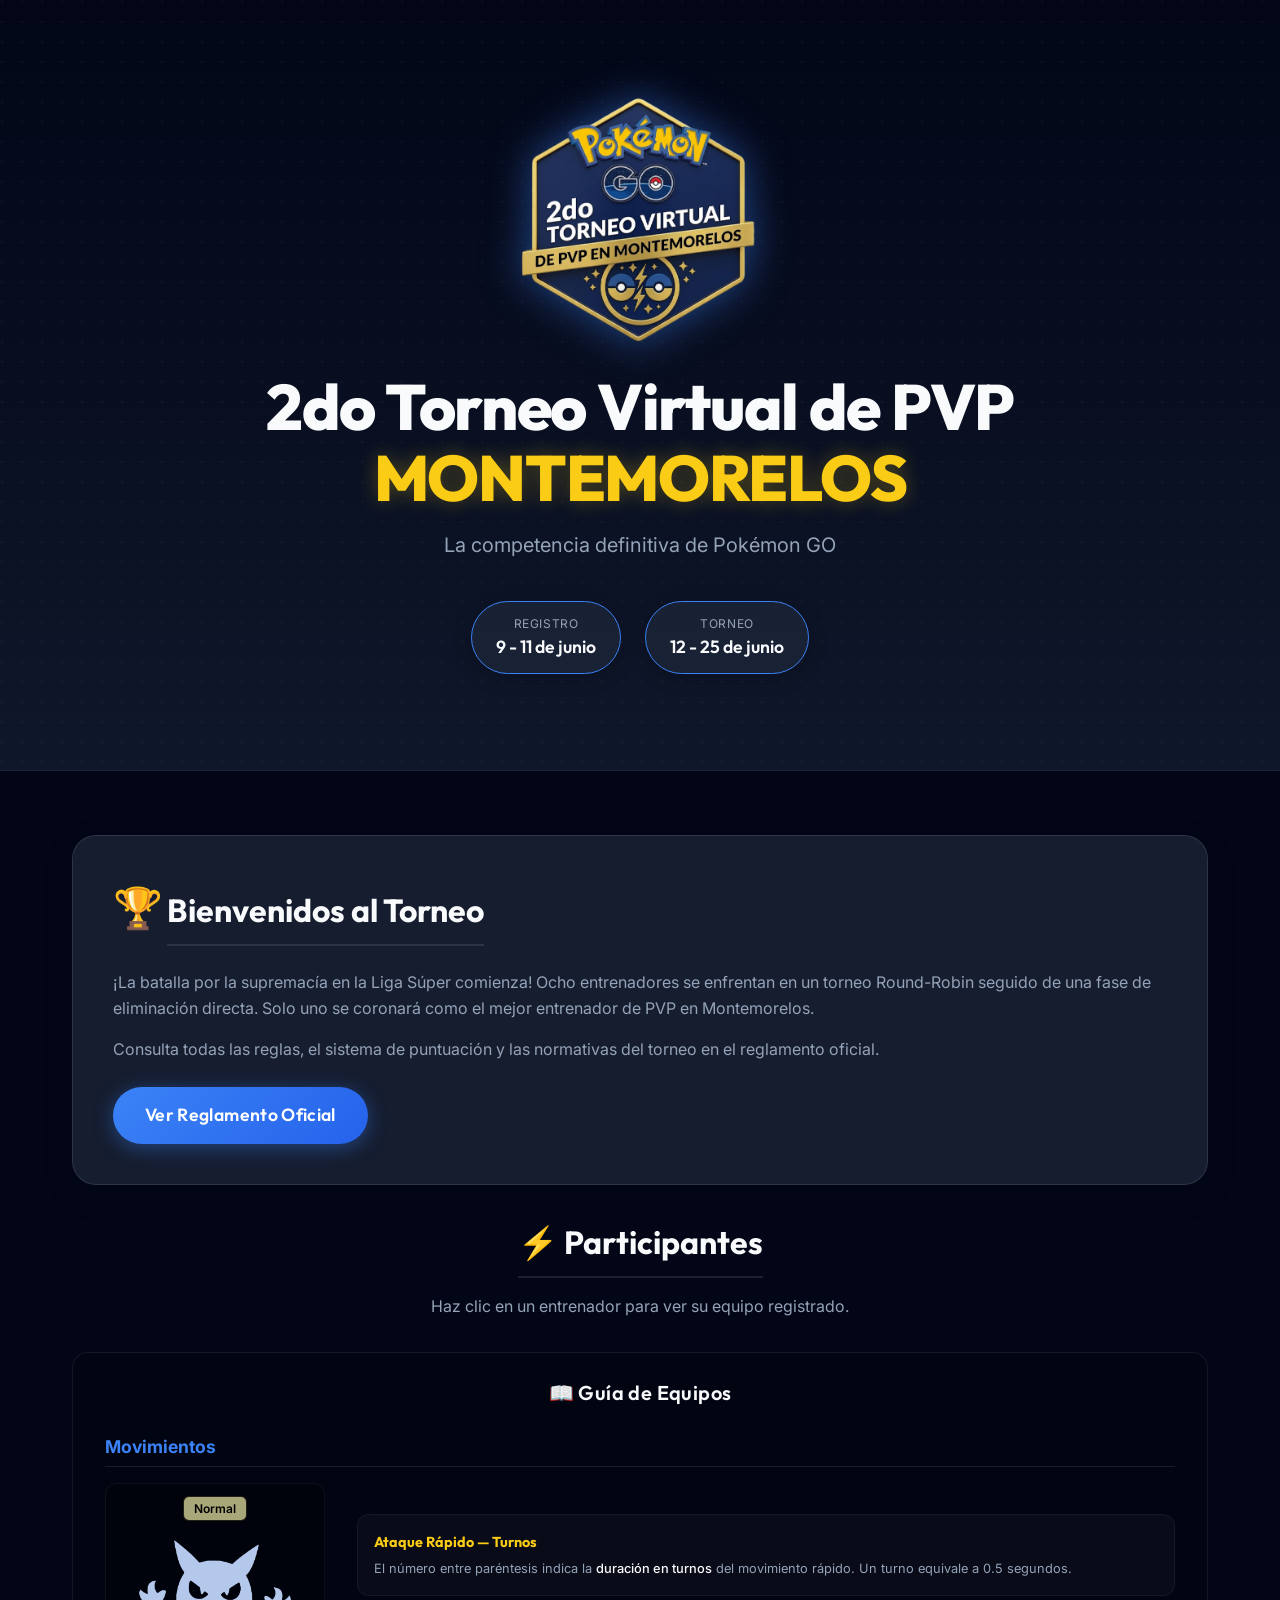
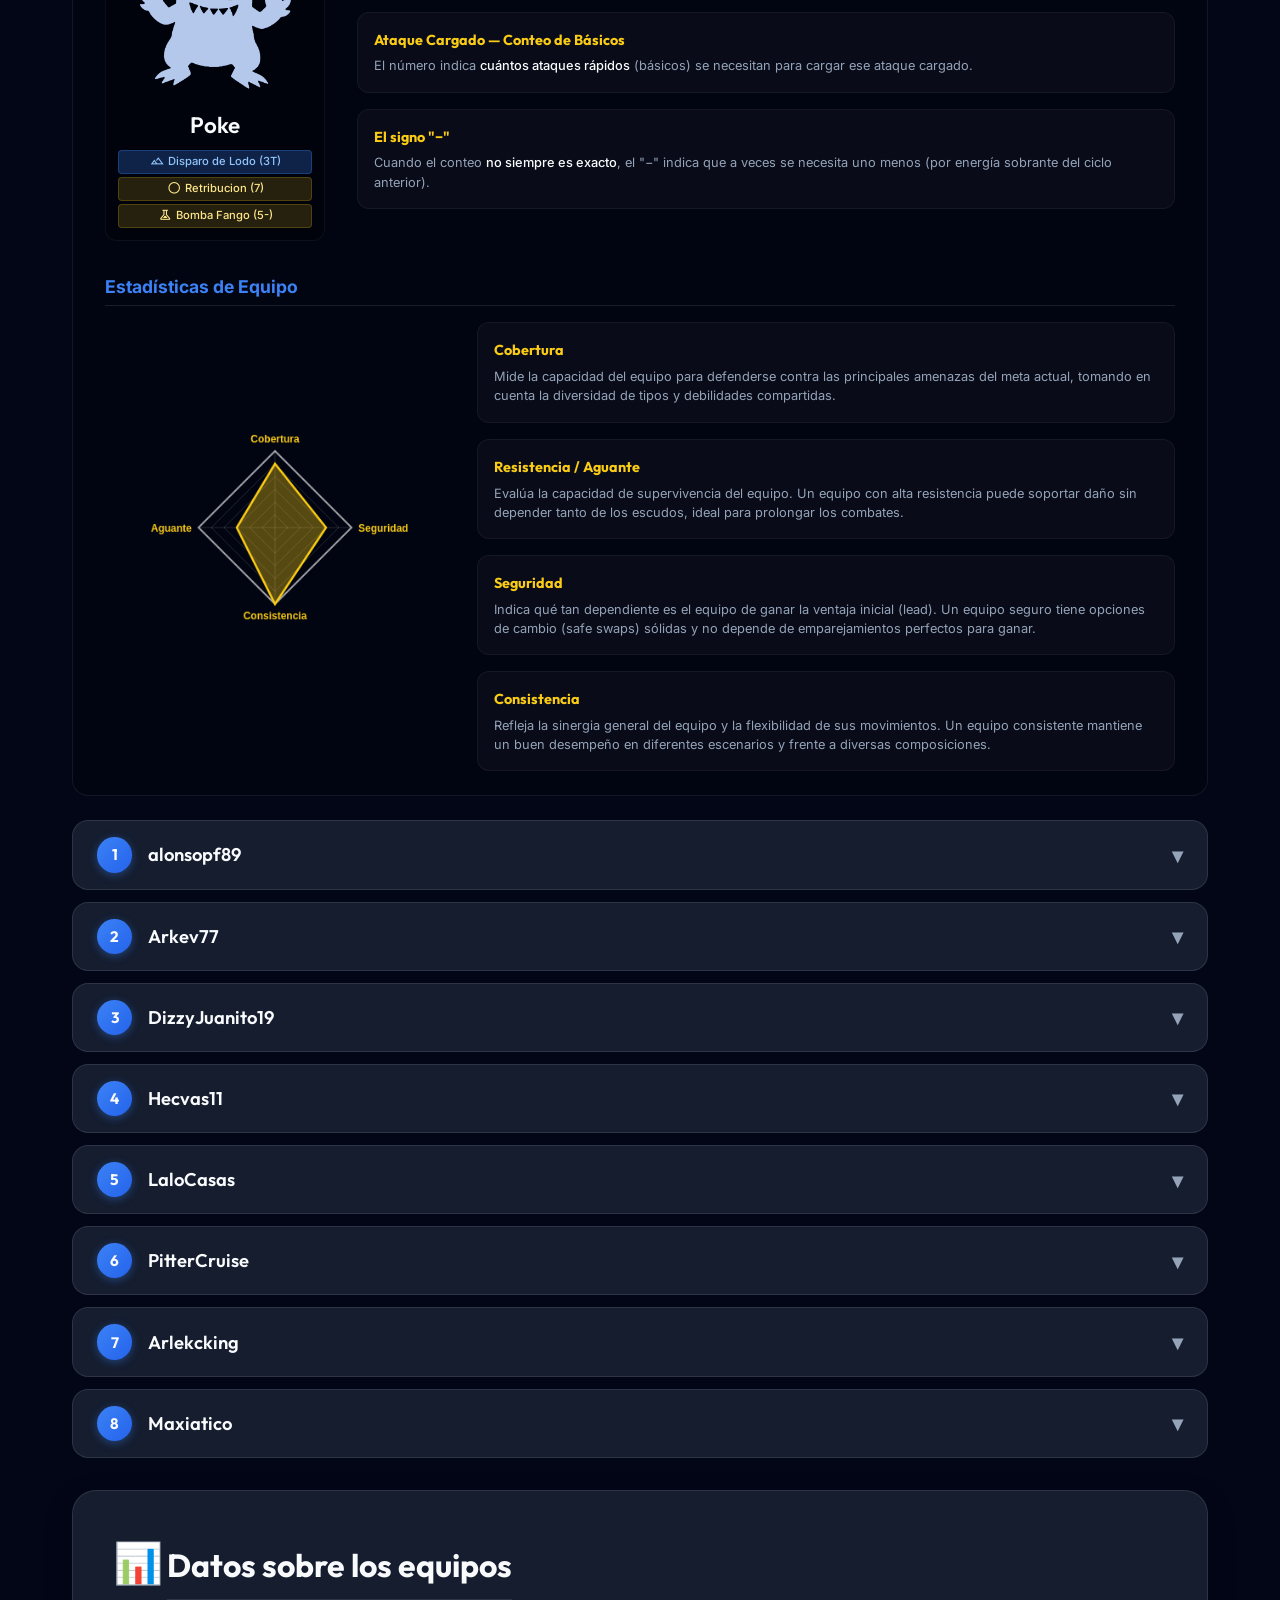
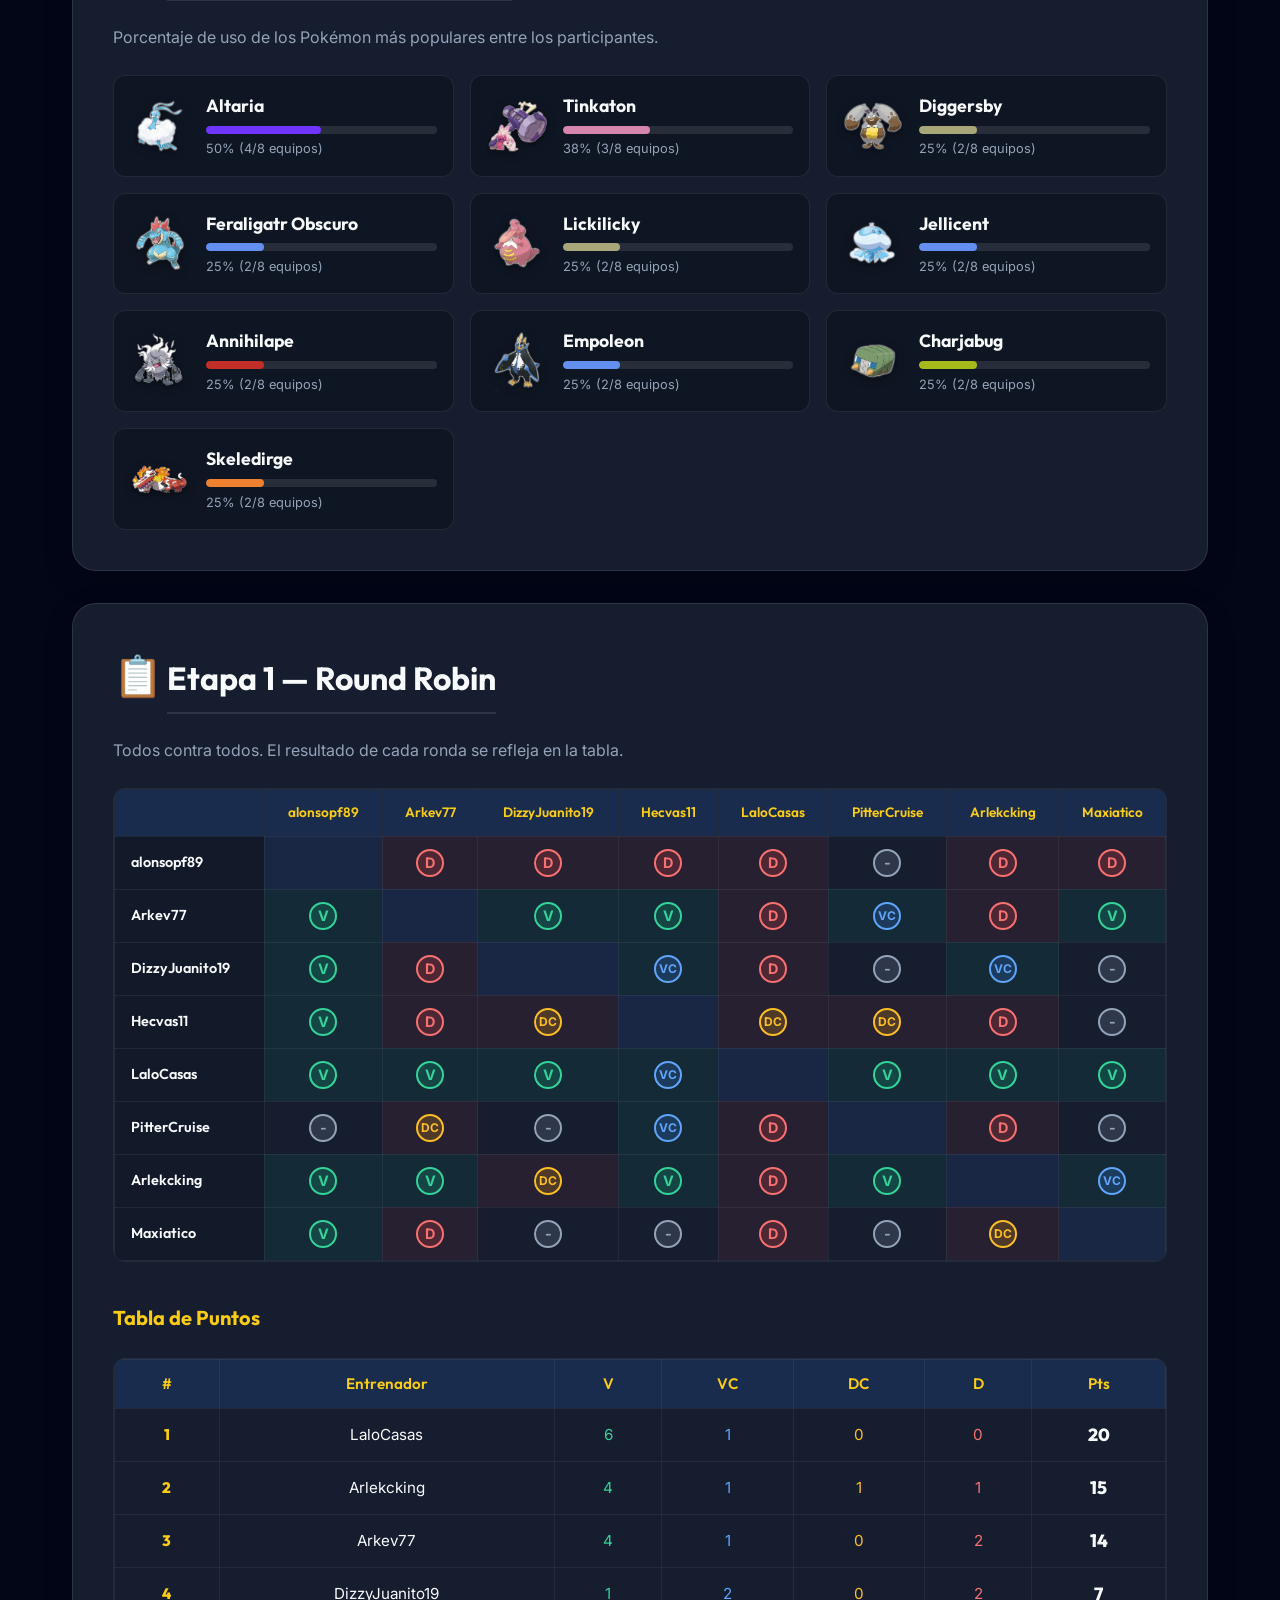
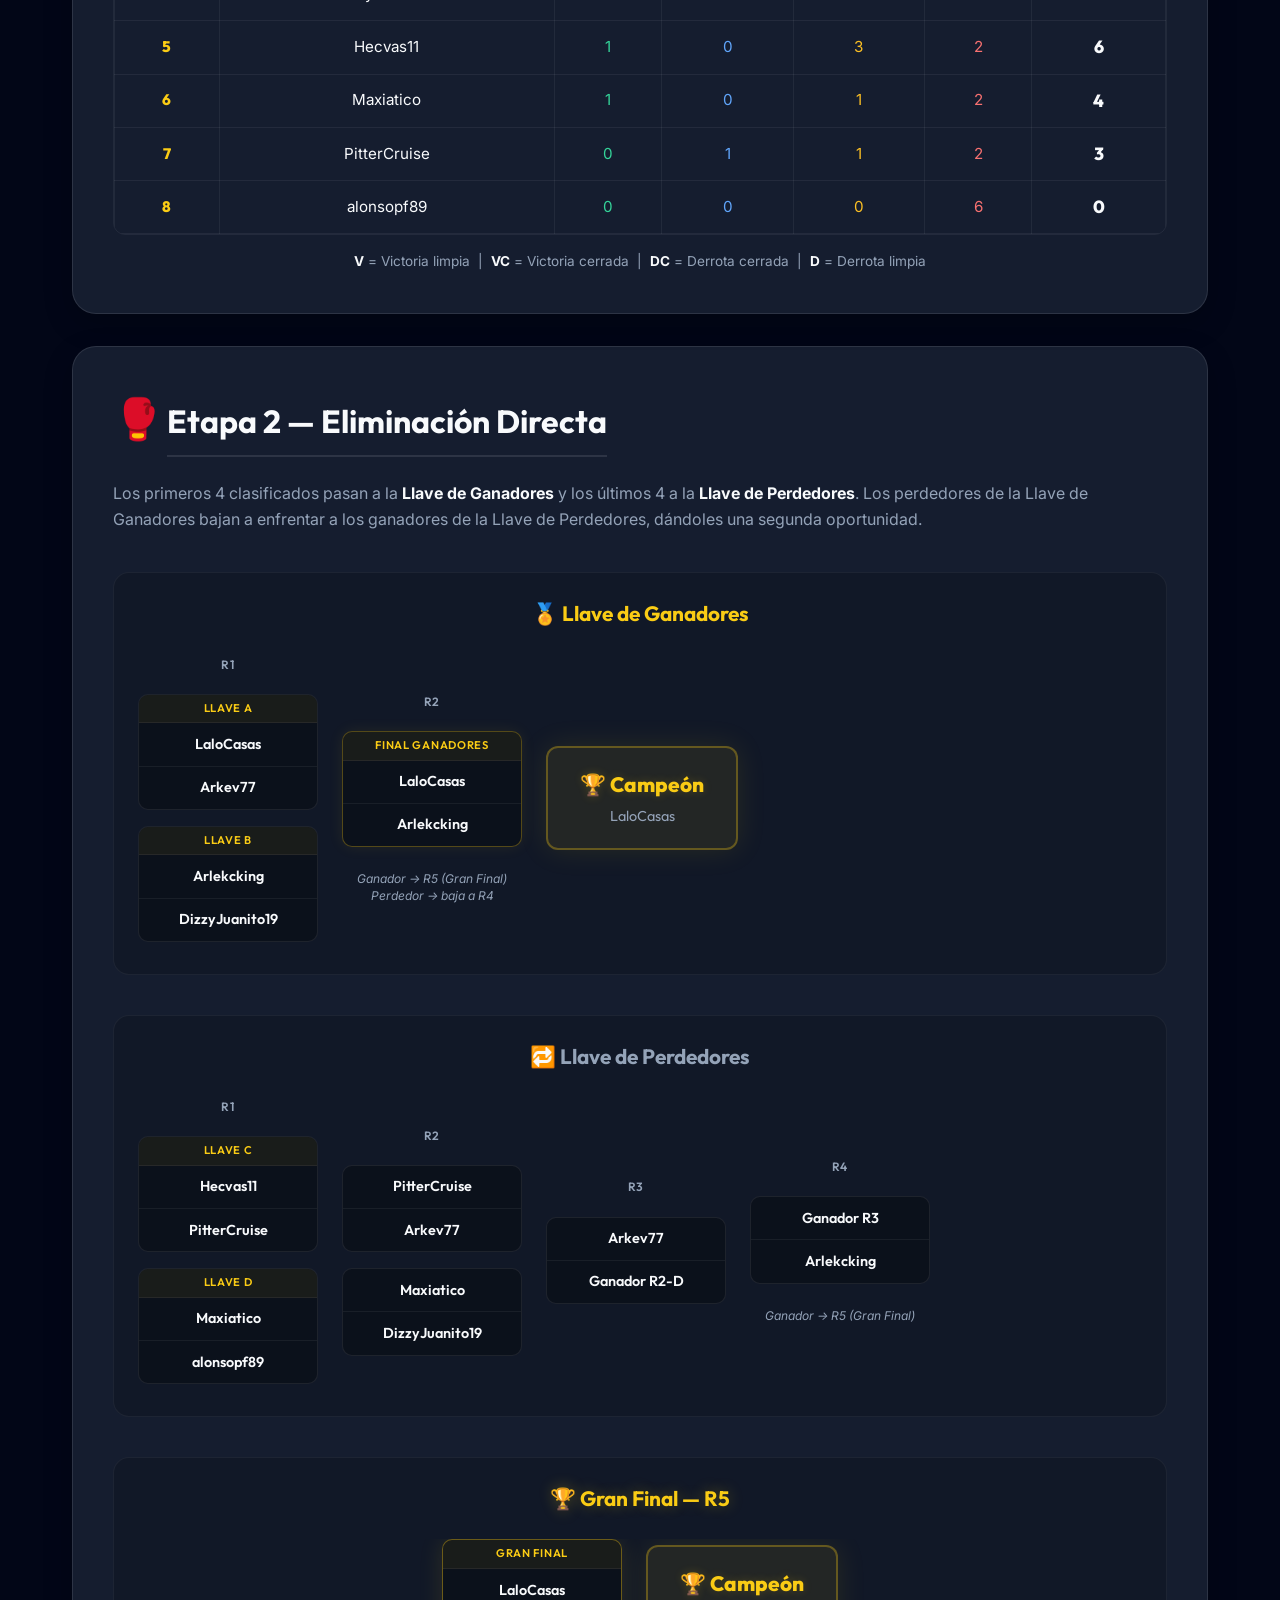
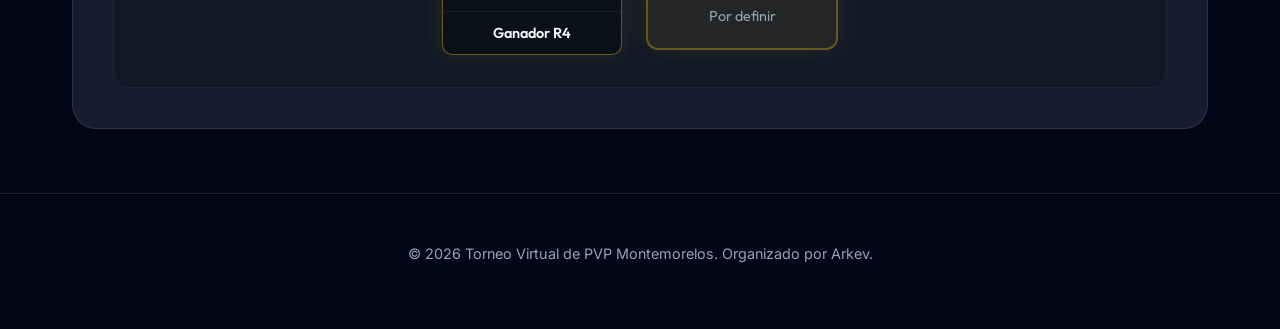
==== commit 6eca3d1a: "Update index.html" ====
--- a/index.html
+++ b/index.html
@@ -269,6 +269,9 @@
                         </div>
                         <div class="bracket-note">Ganador → R5 (Gran Final)<br>Perdedor → baja a R4</div>
                     </div>
+                    <div class="bracket-col champion-col">
+                        <div class="champion-box">🏆 Campeón<br><span>LaloCasas</span></div>
+                    </div>
                 </div>
             </div>
 
@@ -311,7 +314,7 @@
                         <div class="bracket-label">R4</div>
                         <div class="bracket-match">
                             <div class="bracket-slot">Ganador R3</div>
-                            <div class="bracket-slot dim">Perdedor R2-AB ↓</div>
+                            <div class="bracket-slot">Arlekcking</div>
                         </div>
                         <div class="bracket-note">Ganador → R5 (Gran Final)</div>
                     </div>
@@ -325,7 +328,7 @@
                     <div class="bracket-col">
                         <div class="bracket-match champion-match">
                             <div class="bracket-tag">Gran Final</div>
-                            <div class="bracket-slot">Ganador R2-AB</div>
+                            <div class="bracket-slot">LaloCasas</div>
                             <div class="bracket-slot">Ganador R4</div>
                         </div>
                     </div>
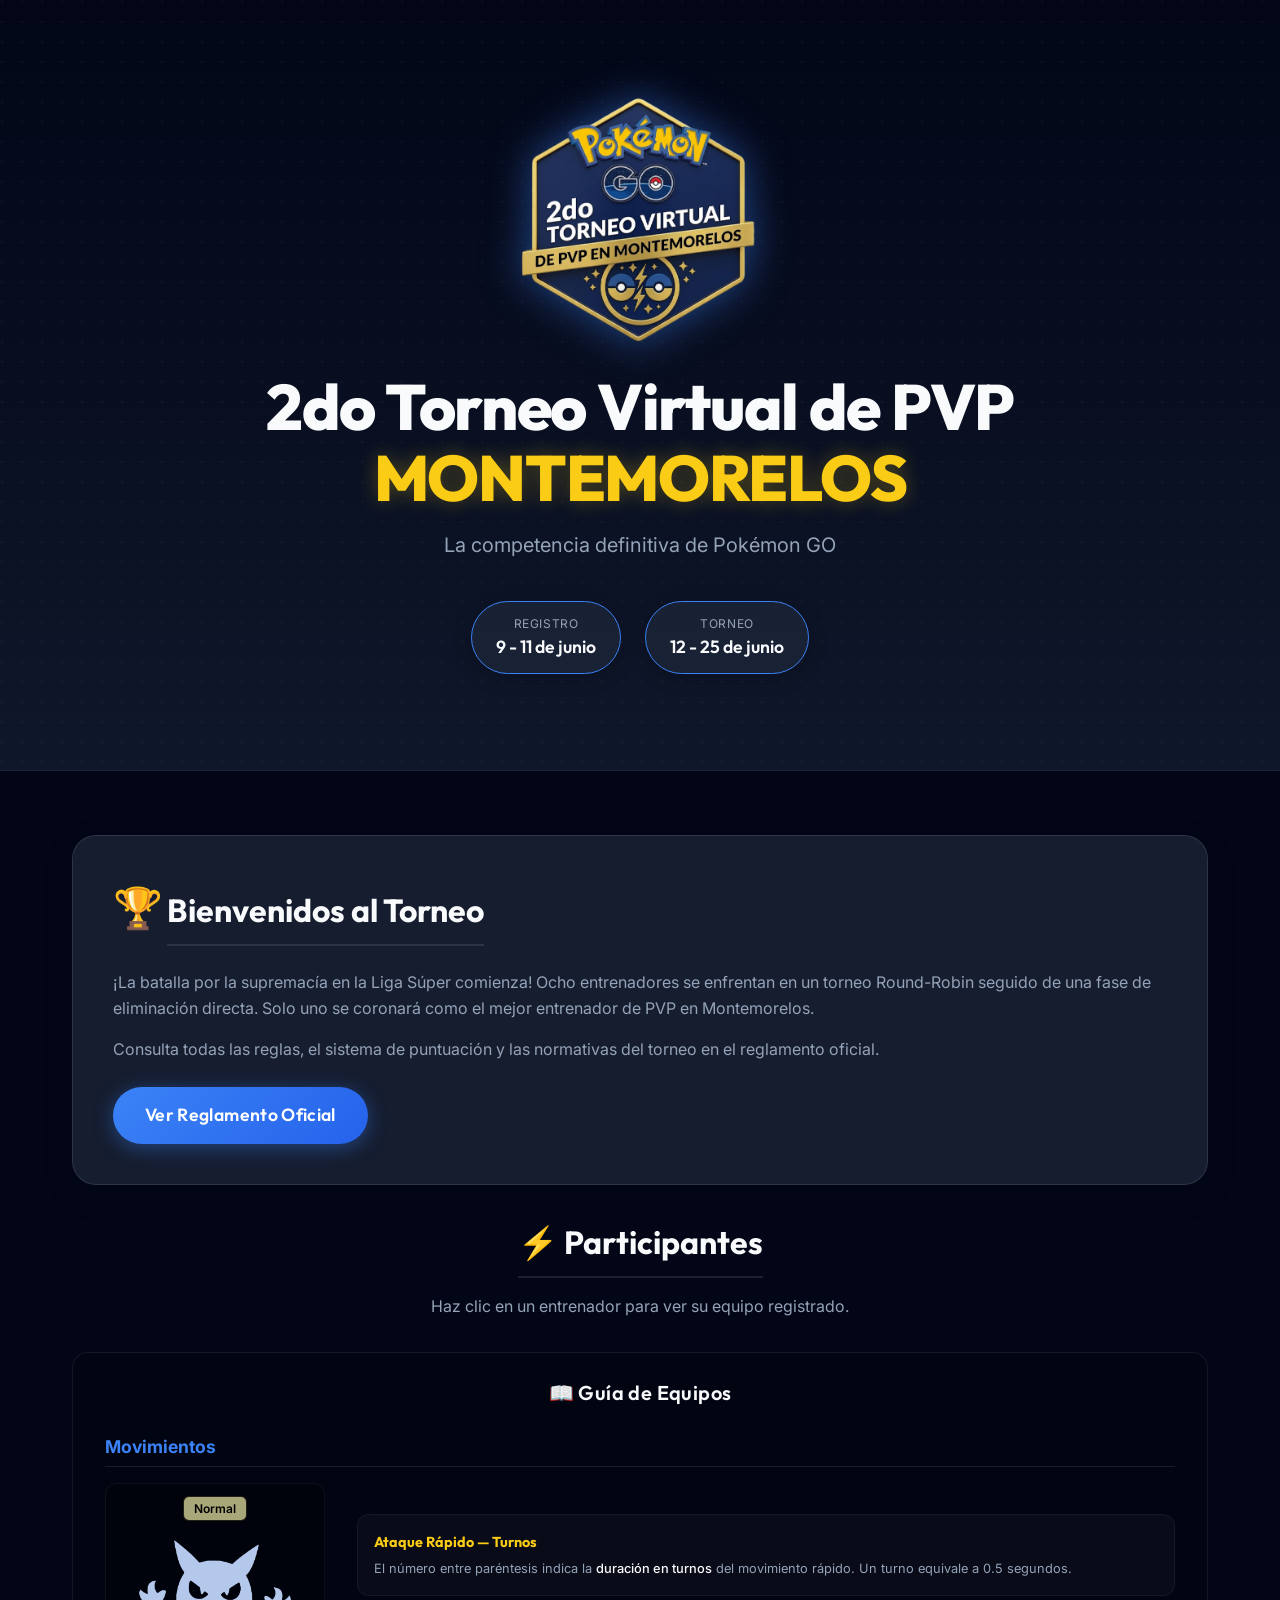
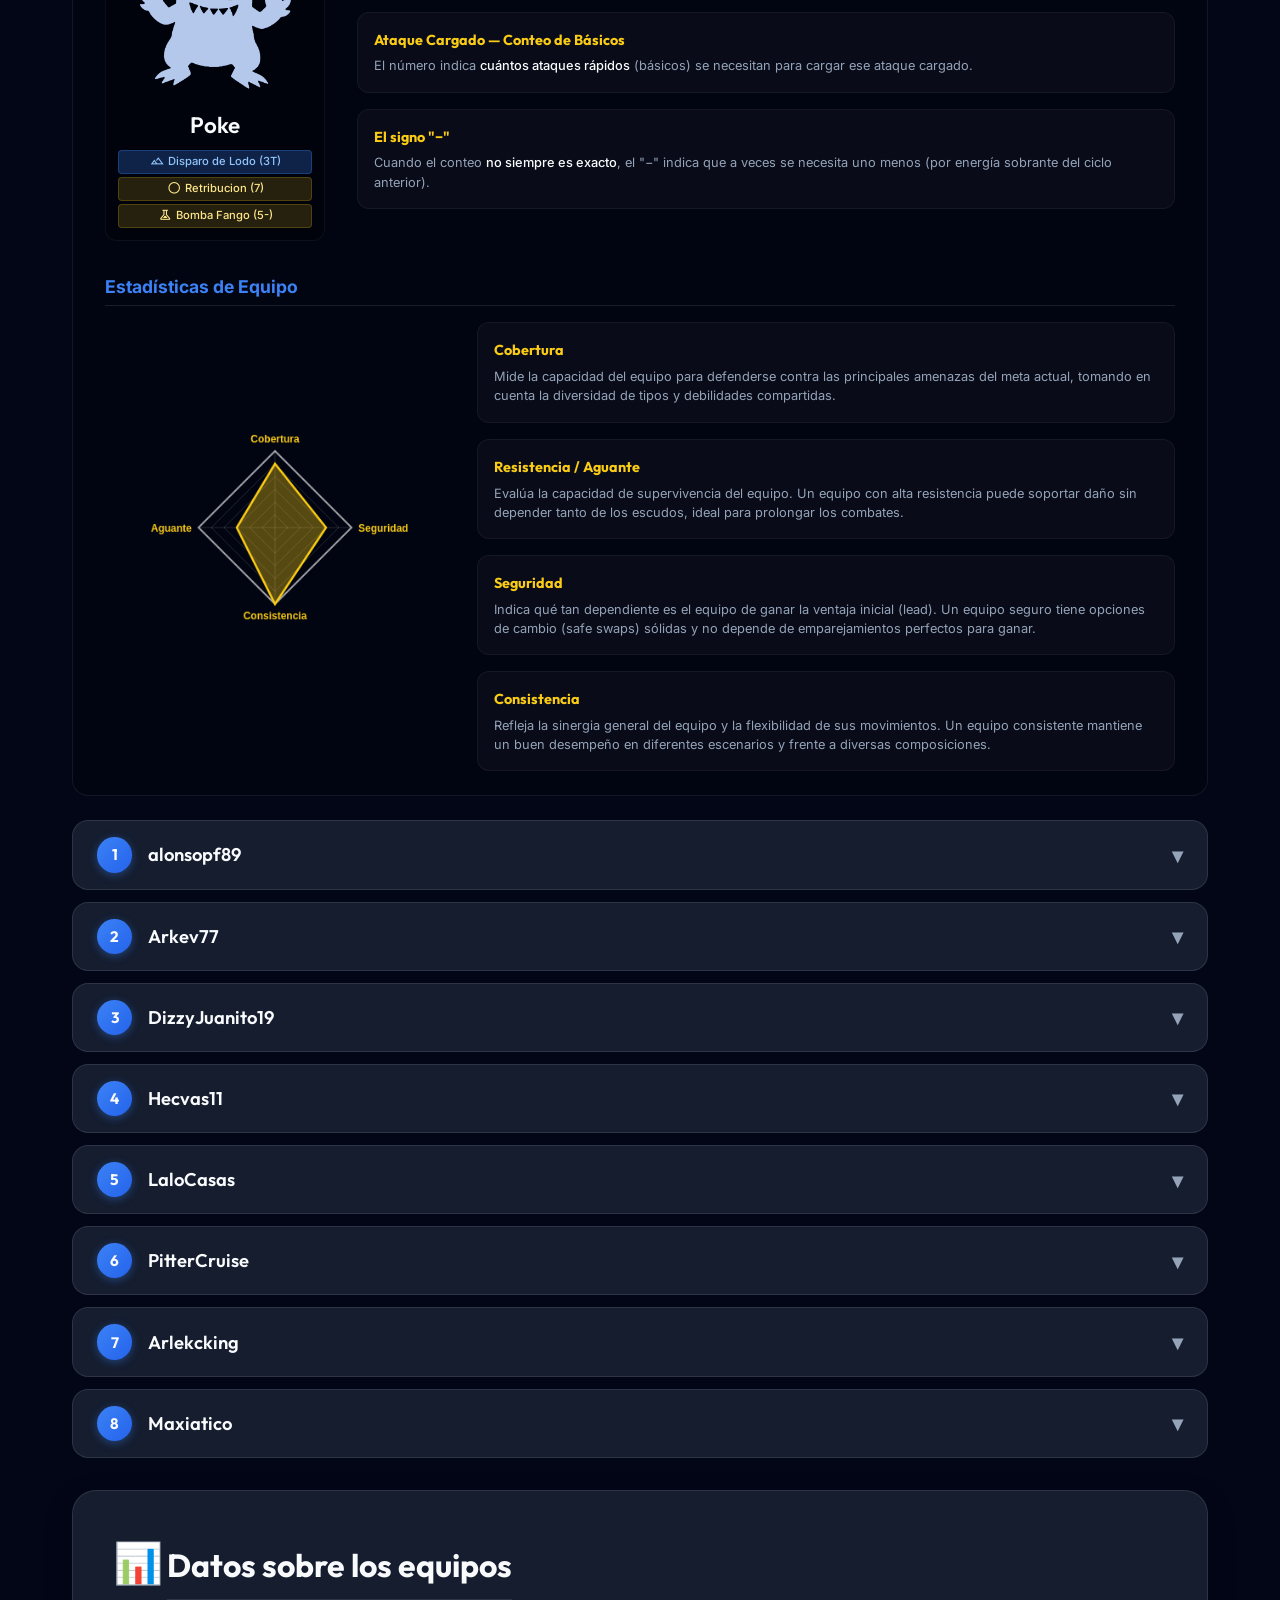
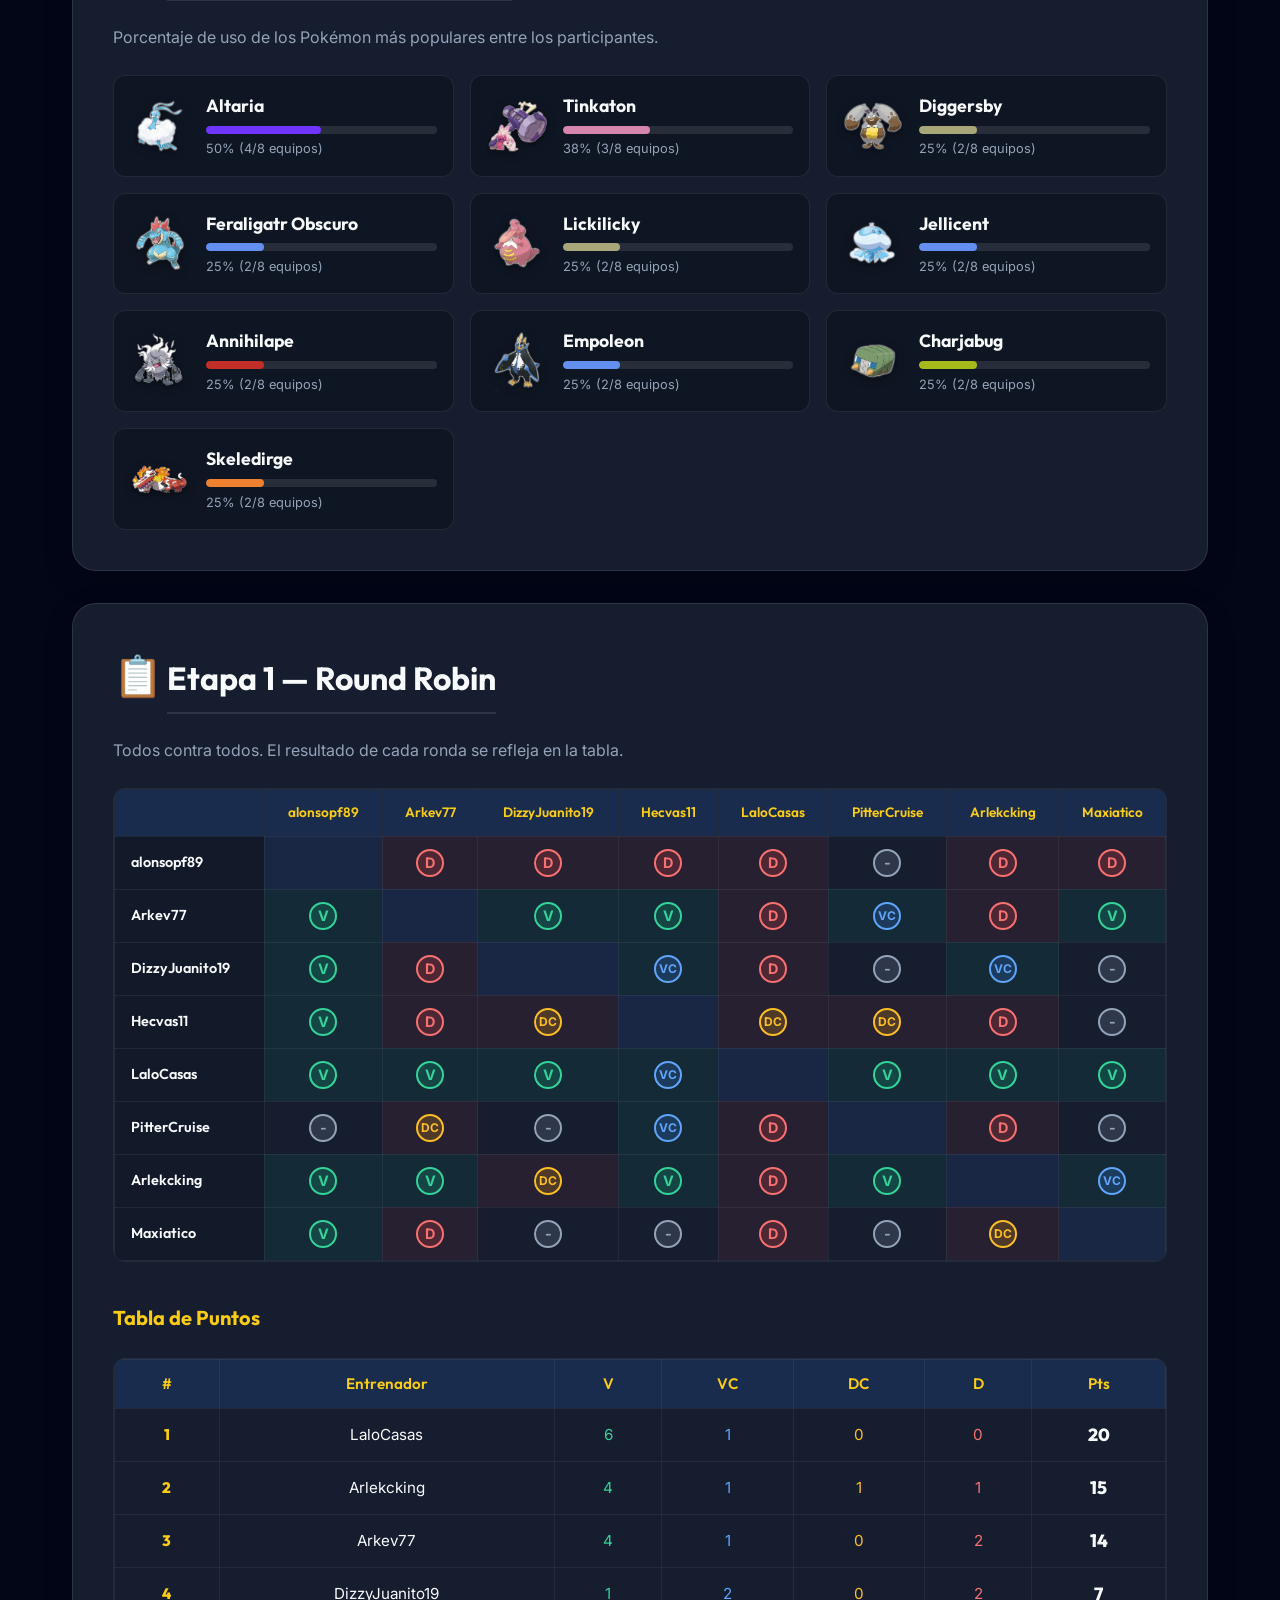
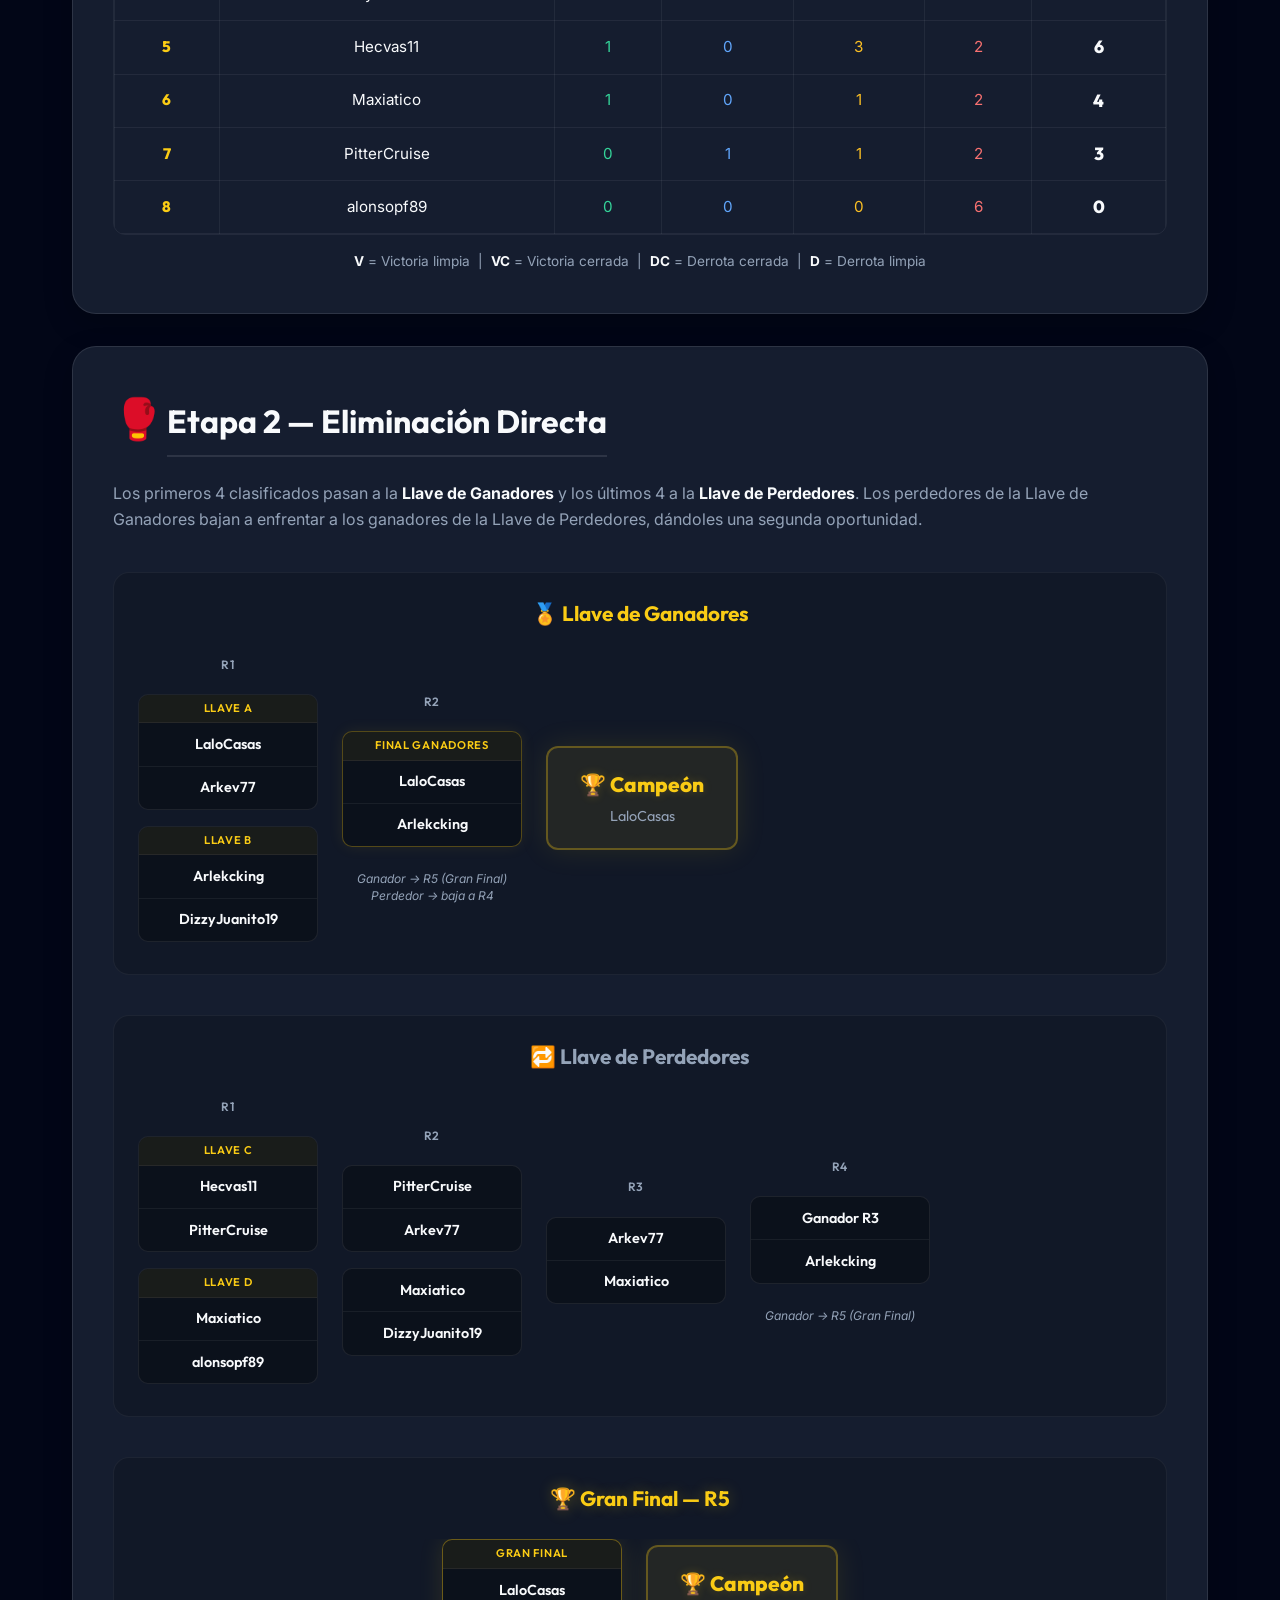
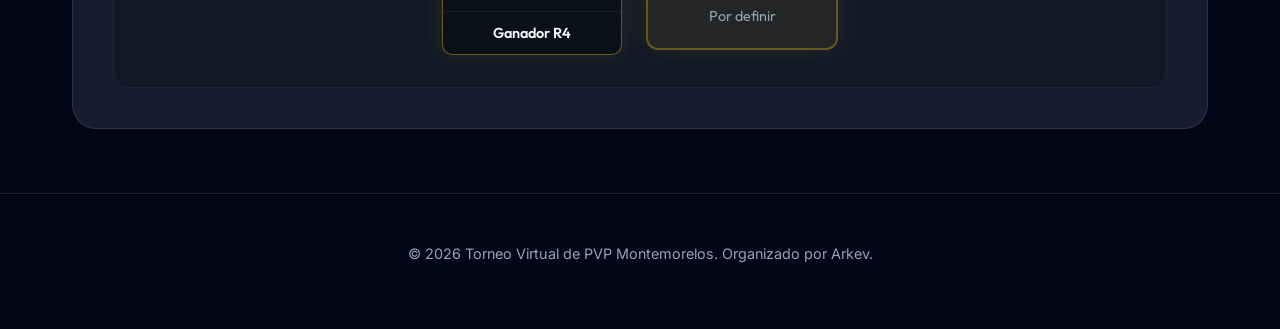
==== commit a1369f03: "Update index.html" ====
--- a/index.html
+++ b/index.html
@@ -307,7 +307,7 @@
                         <div class="bracket-label">R3</div>
                         <div class="bracket-match">
                             <div class="bracket-slot">Arkev77</div>
-                            <div class="bracket-slot">Ganador R2-D</div>
+                            <div class="bracket-slot">Maxiatico</div>
                         </div>
                     </div>
                     <div class="bracket-col">
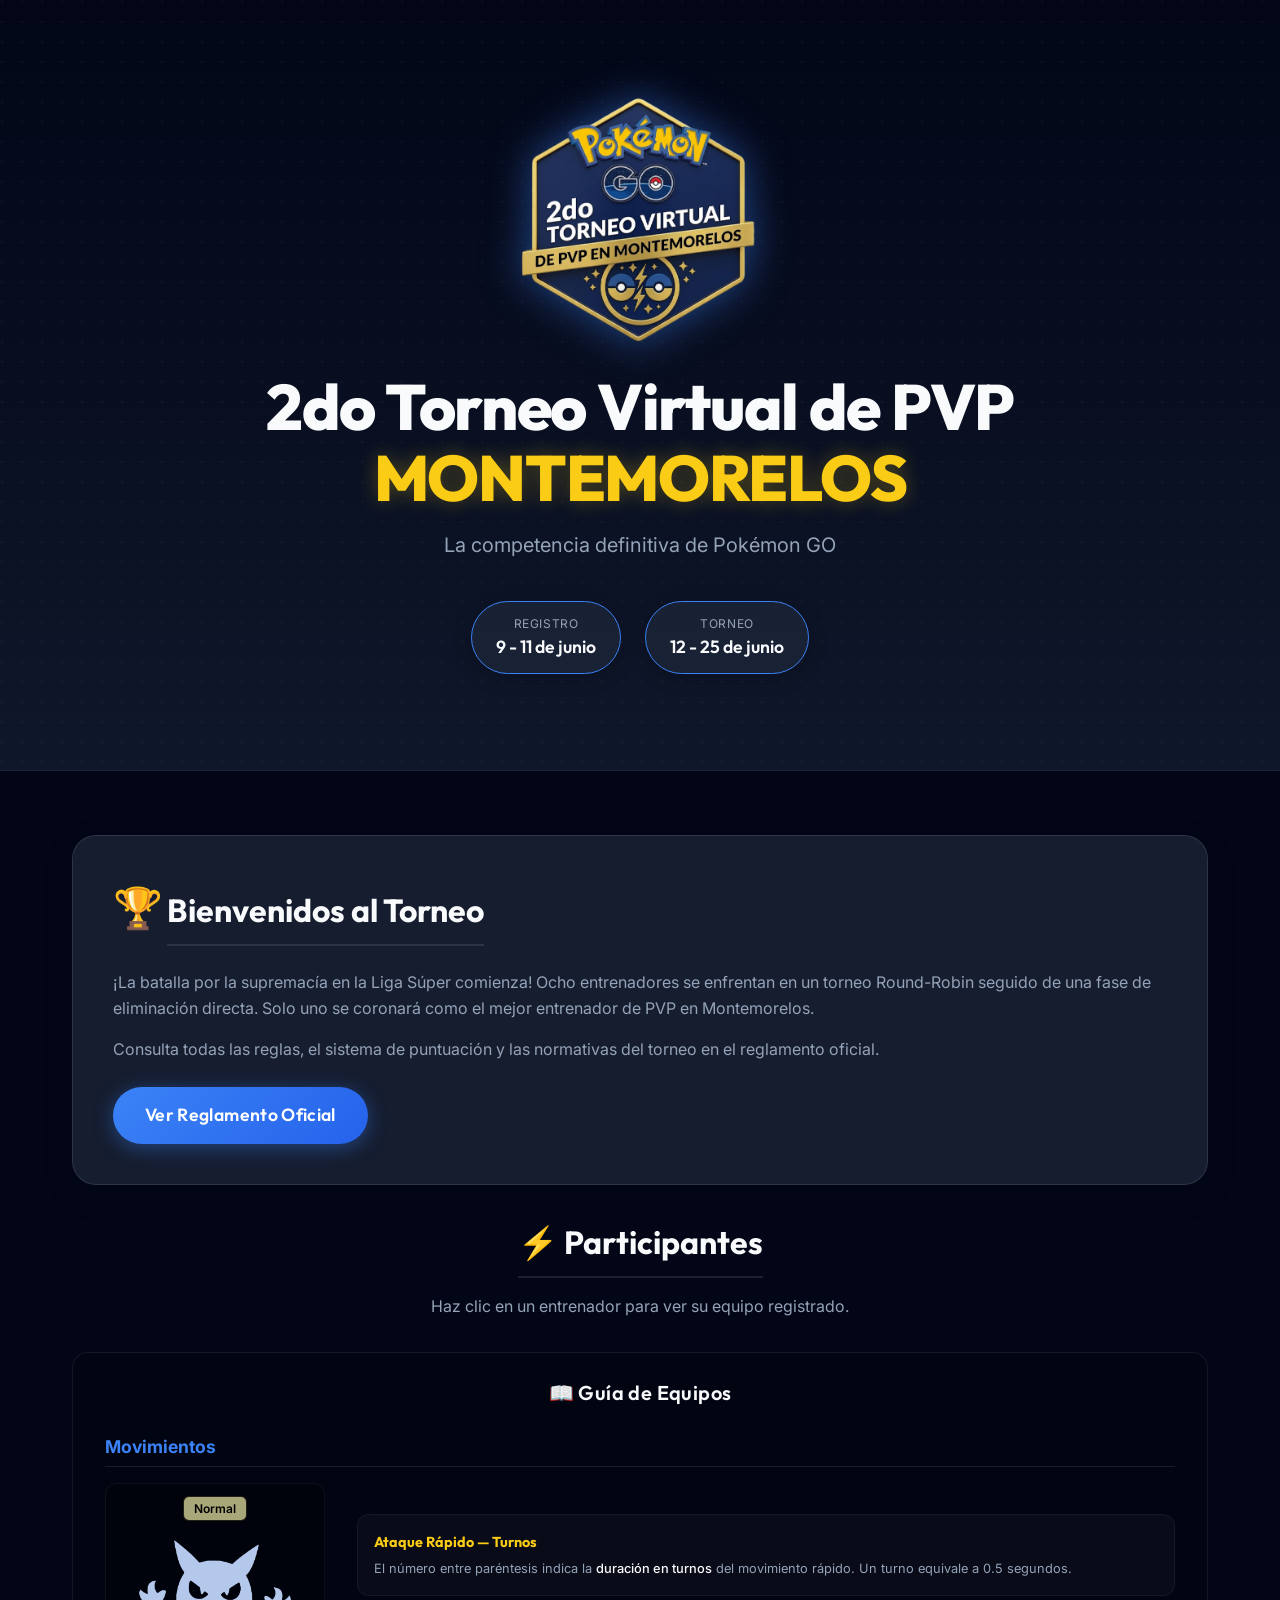
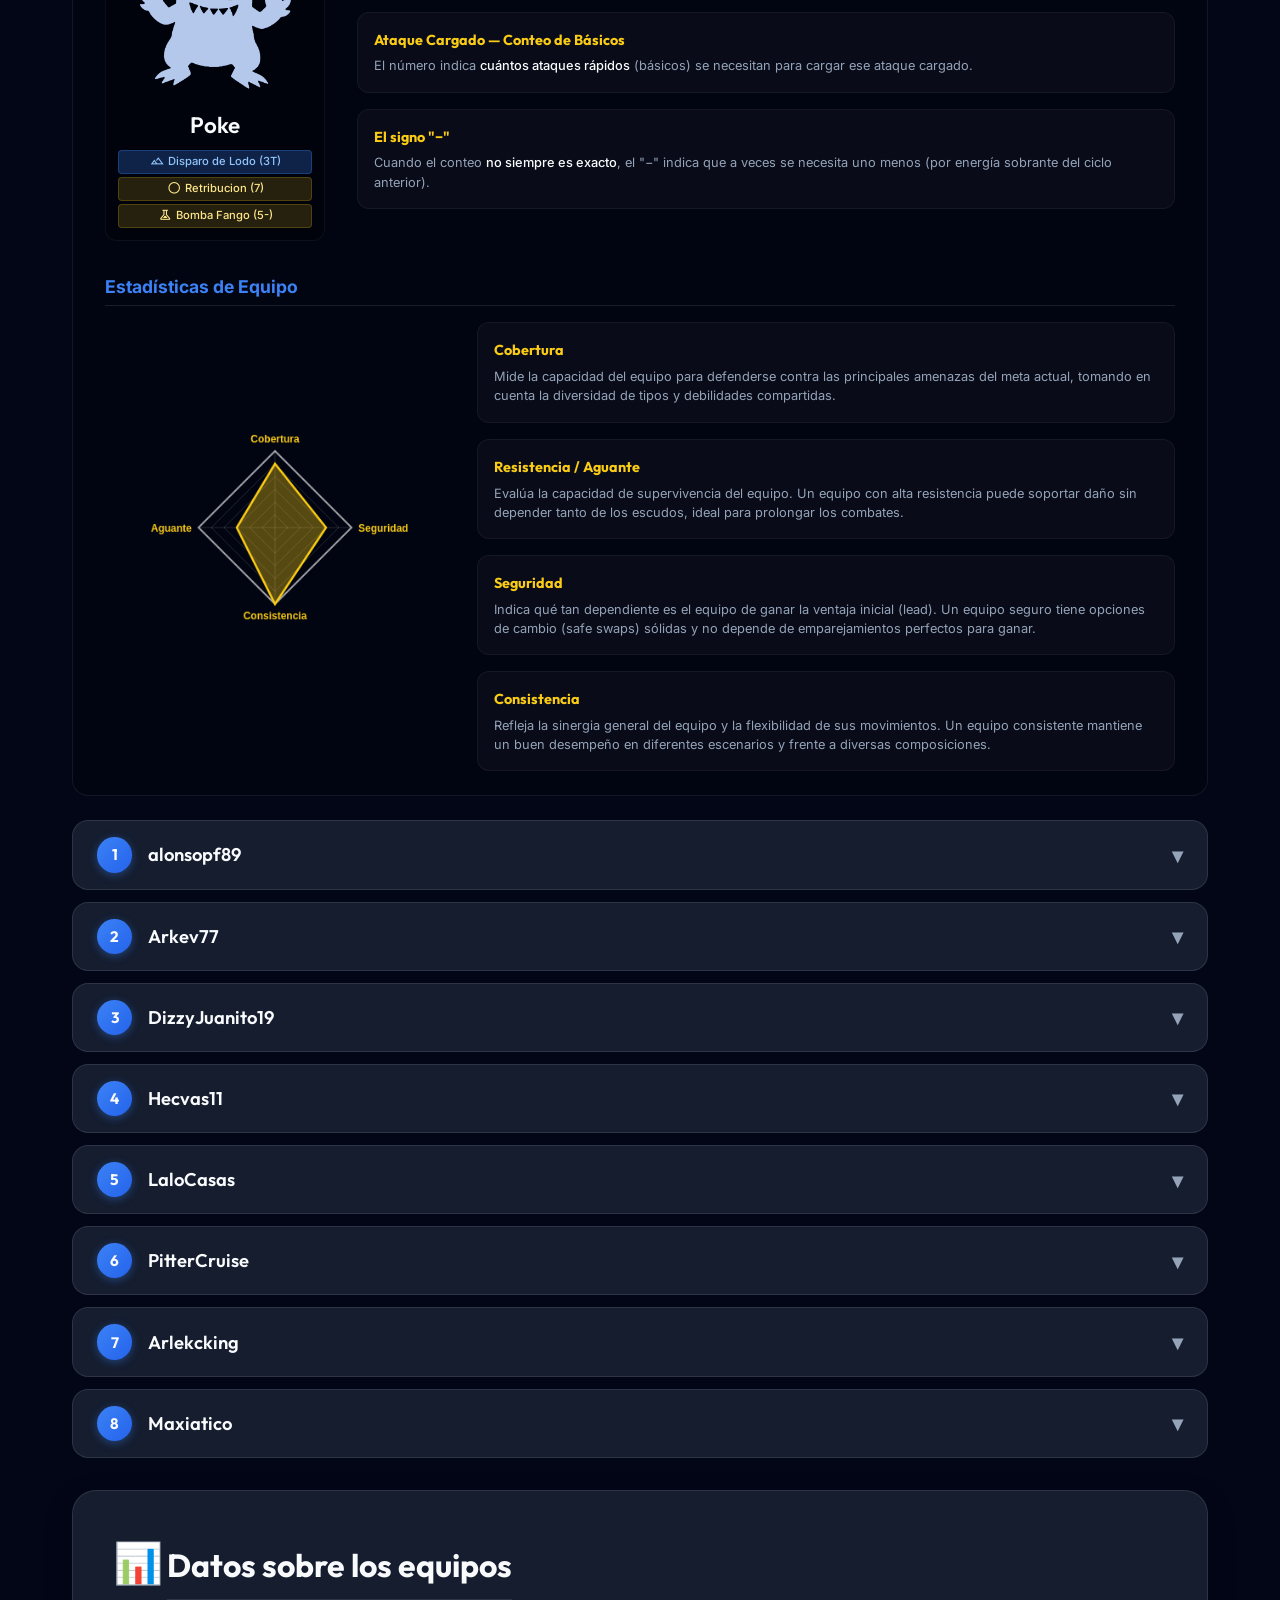
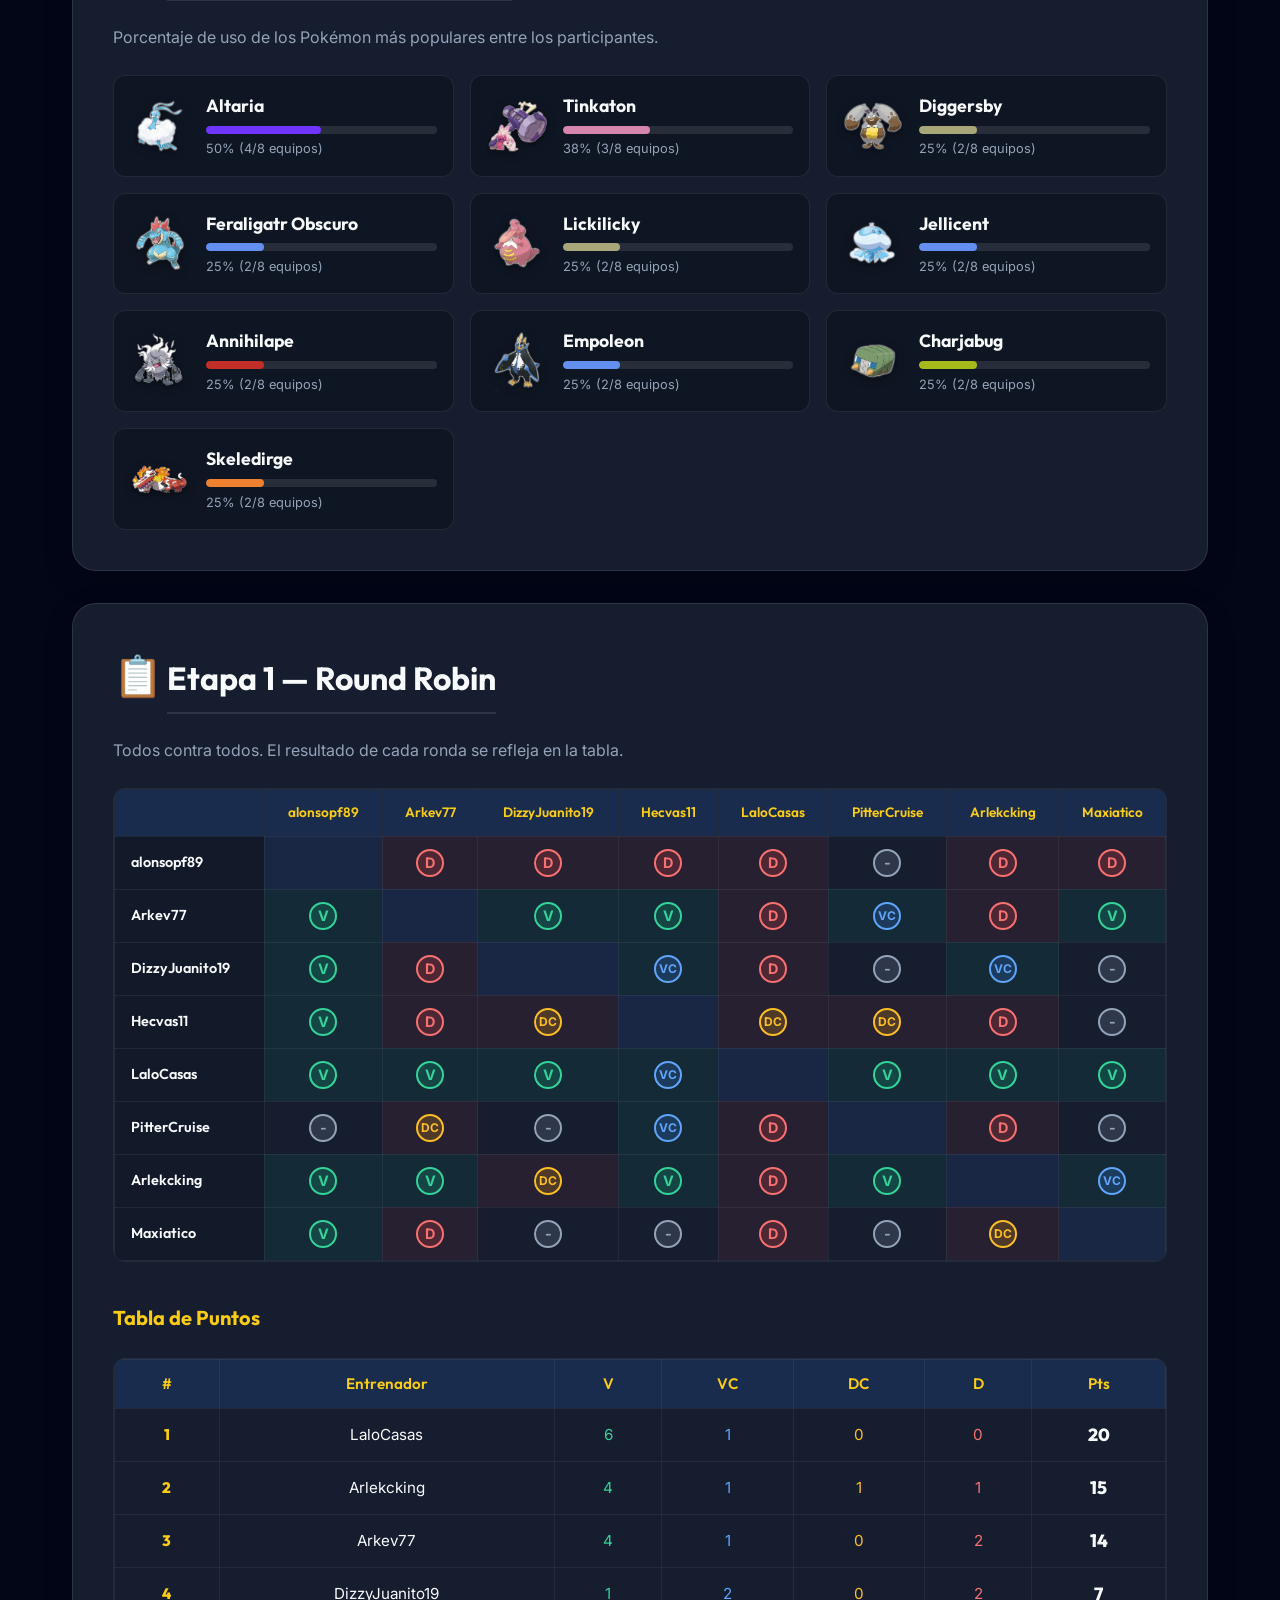
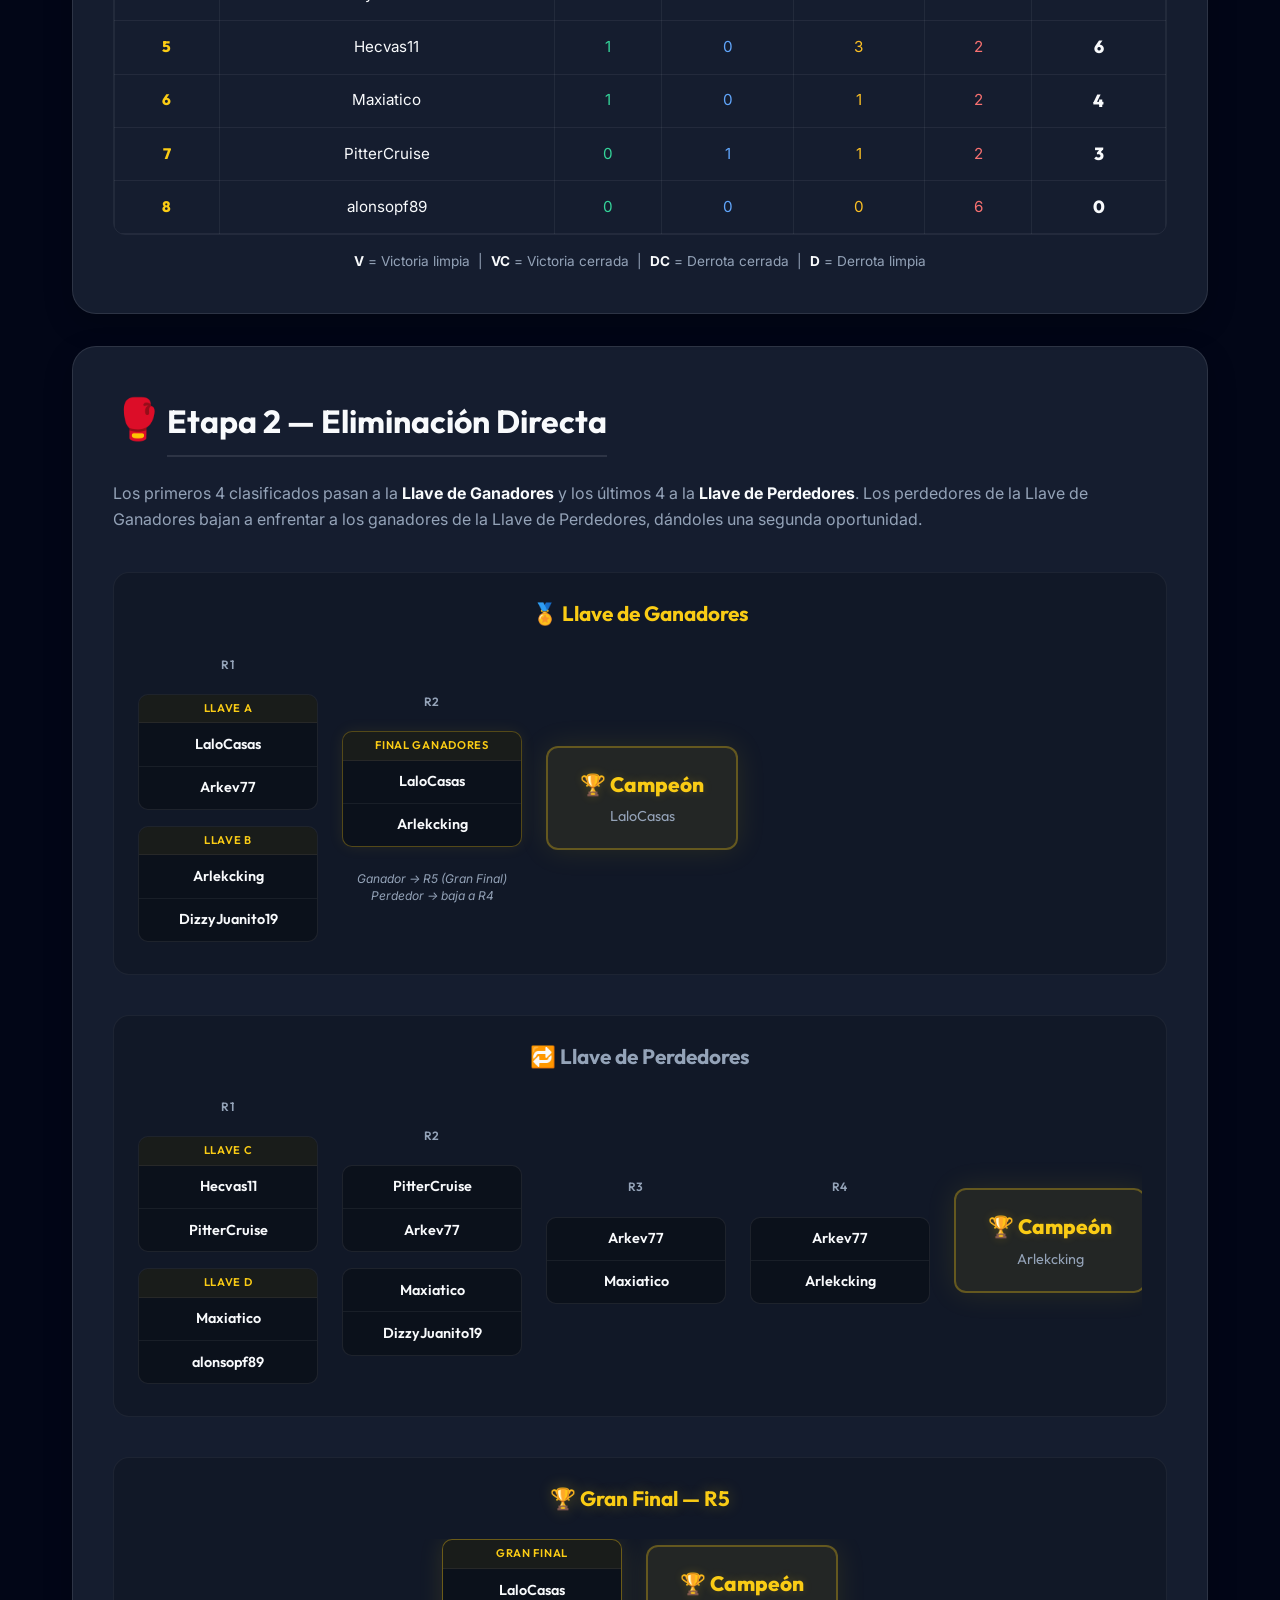
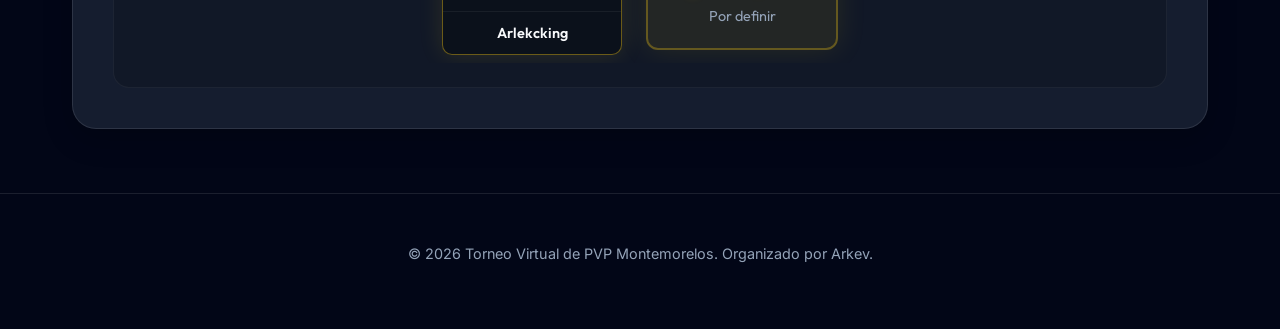
==== commit 192bf44a: "Update index.html" ====
--- a/index.html
+++ b/index.html
@@ -313,10 +313,14 @@
                     <div class="bracket-col">
                         <div class="bracket-label">R4</div>
                         <div class="bracket-match">
-                            <div class="bracket-slot">Ganador R3</div>
+                            <div class="bracket-slot">Arkev77</div>
                             <div class="bracket-slot">Arlekcking</div>
                         </div>
-                        <div class="bracket-note">Ganador → R5 (Gran Final)</div>
+                    </div>
+                    <div class="bracket-col">
+                        <div class="bracket-col champion-col">
+                            <div class="champion-box">🏆 Campeón<br><span>Arlekcking</span></div>
+                        </div>
                     </div>
                 </div>
             </div>
@@ -329,7 +333,7 @@
                         <div class="bracket-match champion-match">
                             <div class="bracket-tag">Gran Final</div>
                             <div class="bracket-slot">LaloCasas</div>
-                            <div class="bracket-slot">Ganador R4</div>
+                            <div class="bracket-slot">Arlekcking</div>
                         </div>
                     </div>
                     <div class="bracket-col champion-col">
